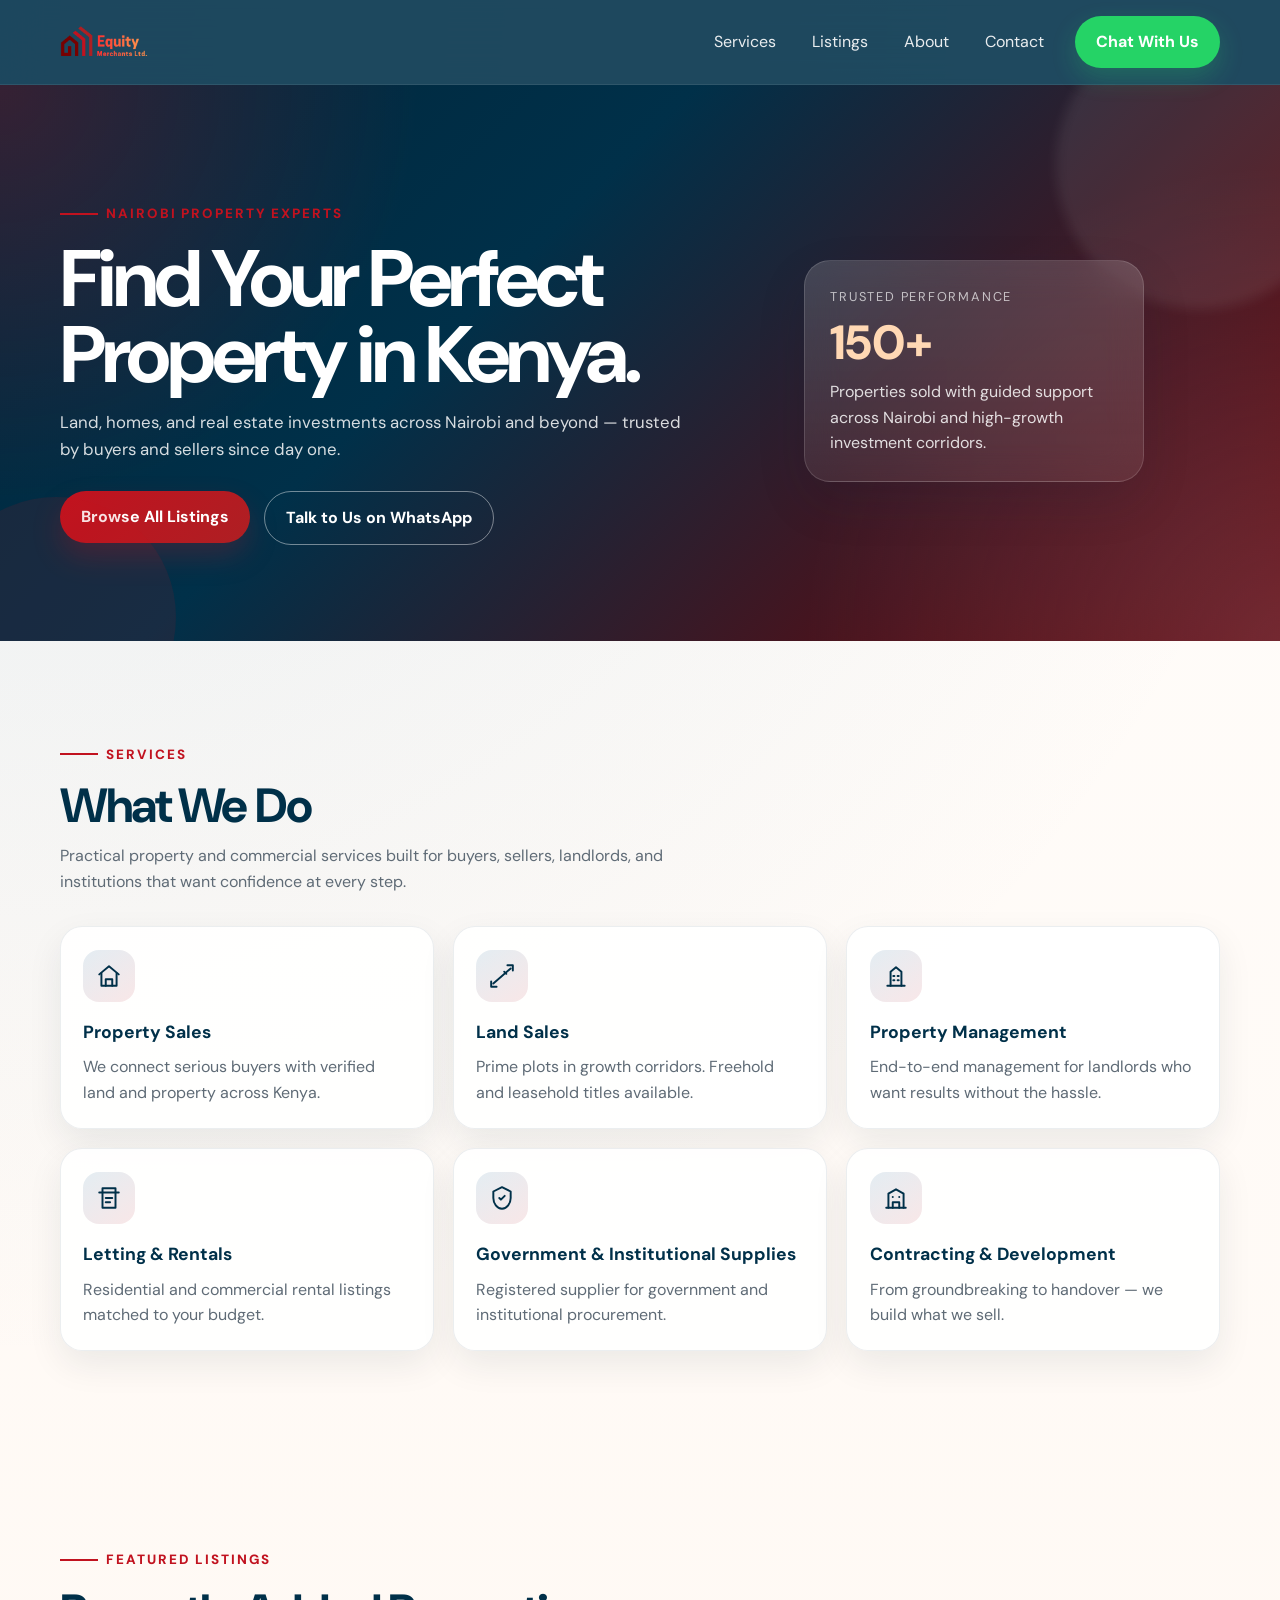
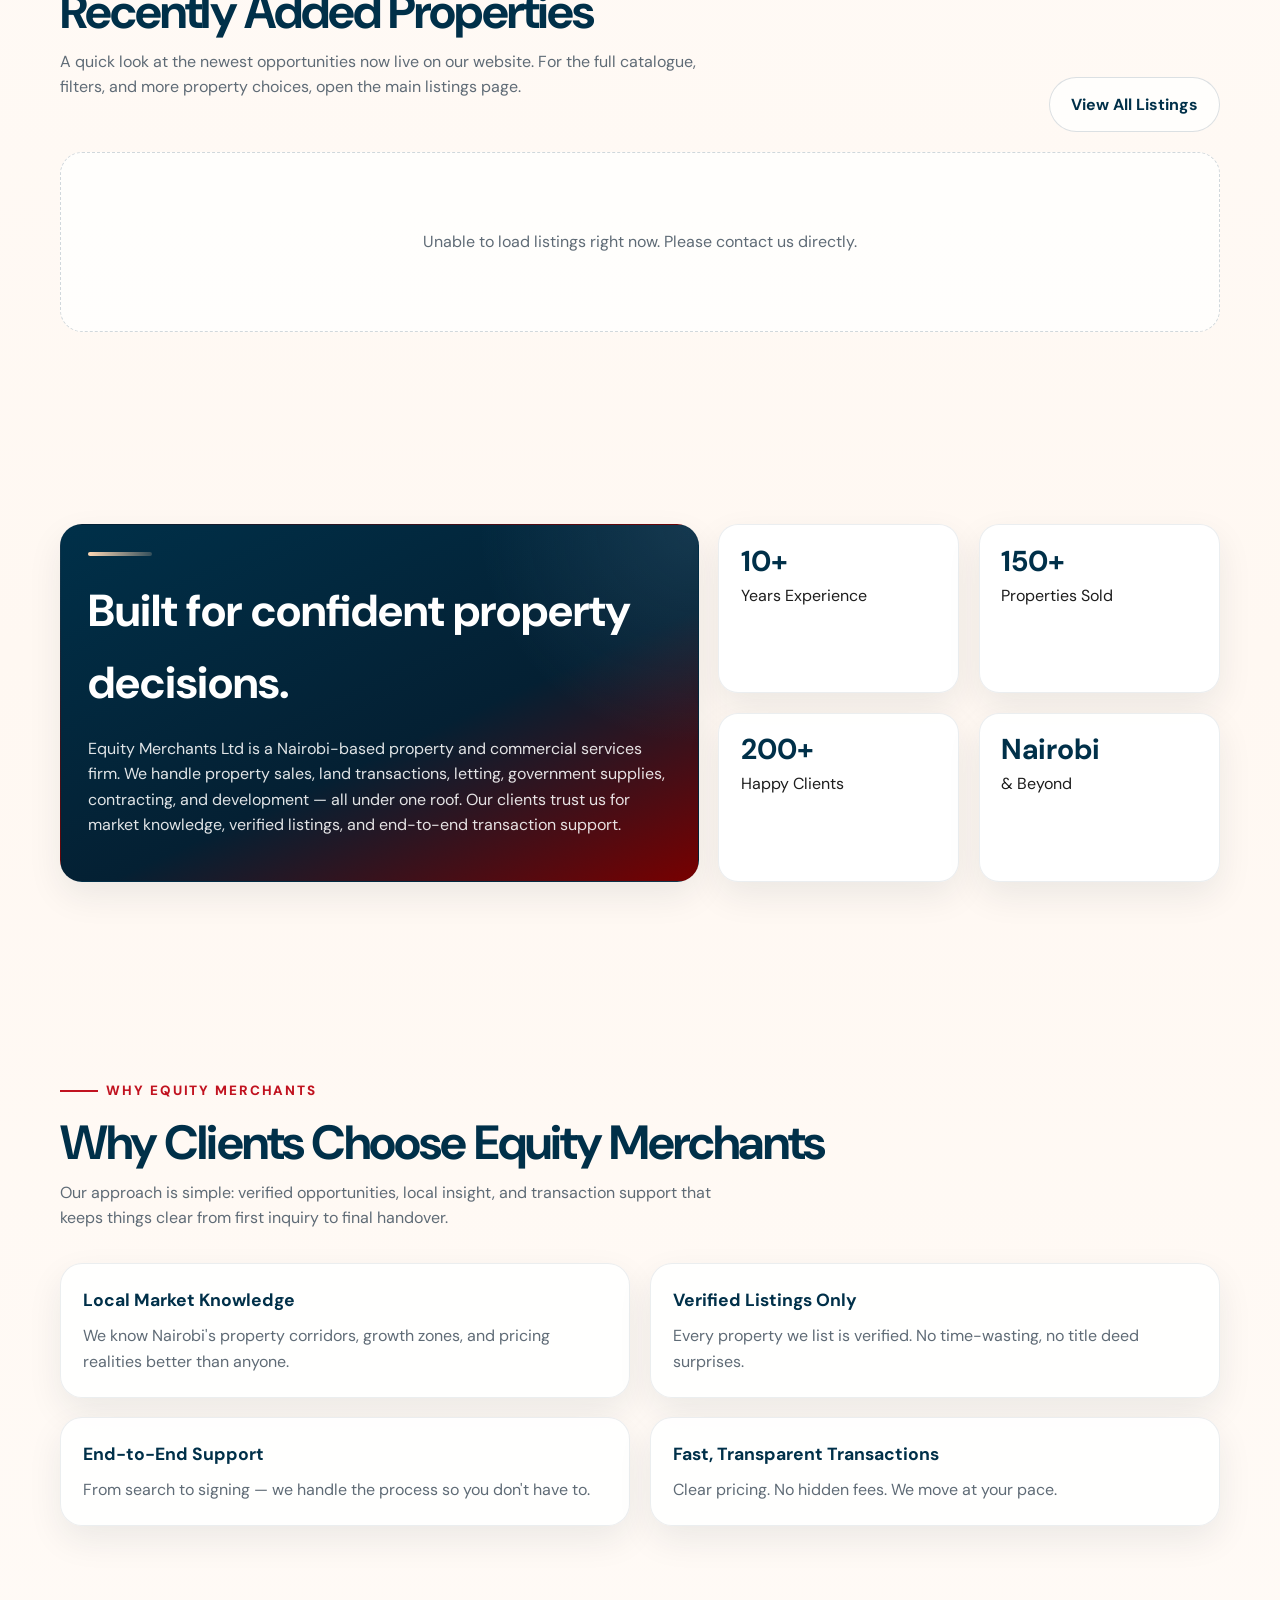
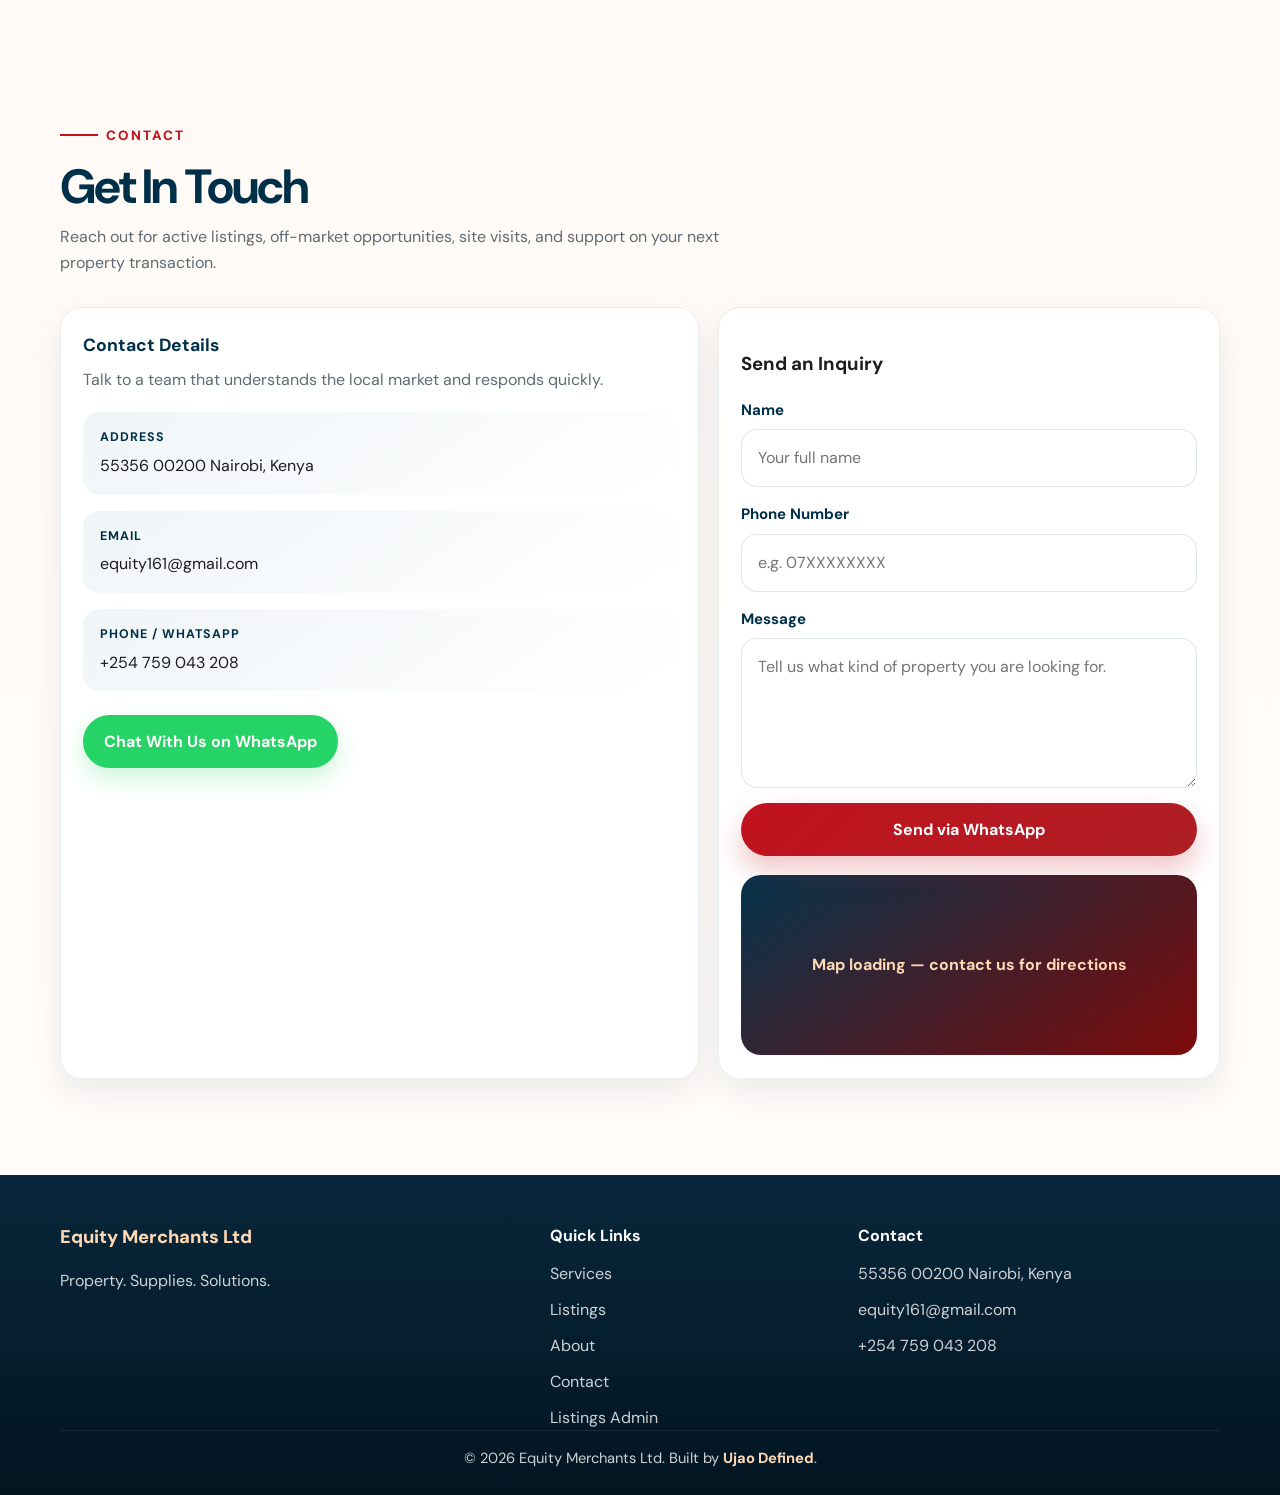
==== index.html @ 9f39031b "`Added loading="lazy" and decoding="async" to img tags`" ====
<!DOCTYPE html>
<html lang="en">
<head>
  <meta charset="UTF-8">
  <meta name="viewport" content="width=device-width, initial-scale=1.0">
  <title>Equity Merchants Ltd | Property & Real Estate in Kenya</title>
  <meta
    name="description"
    content="Equity Merchants Ltd is a Nairobi-based property and real estate company offering land, homes, rentals, development, and trusted transaction support across Kenya."
  >
  <meta
    name="keywords"
    content="Equity Merchants Ltd, Nairobi real estate, Kenya property, land for sale Kenya, homes for sale Nairobi, commercial property Kenya, property management Nairobi"
  >
  <meta name="robots" content="index, follow">
  <meta name="theme-color" content="#003049">
  <meta property="og:type" content="website">
  <meta property="og:title" content="Equity Merchants Ltd | Property & Real Estate in Kenya">
  <meta
    property="og:description"
    content="Explore land, homes, rentals, and real estate investment opportunities in Nairobi and across Kenya with Equity Merchants Ltd."
  >
  <meta property="og:locale" content="en_KE">
  <meta name="twitter:card" content="summary_large_image">
  <meta name="twitter:title" content="Equity Merchants Ltd | Property & Real Estate in Kenya">
  <meta
    name="twitter:description"
    content="Trusted Nairobi-based property and commercial services firm serving buyers, sellers, landlords, and investors across Kenya."
  >
  <link rel="preconnect" href="https://fonts.googleapis.com">
  <link rel="preconnect" href="https://fonts.gstatic.com" crossorigin>
  <link
    href="https://fonts.googleapis.com/css2?family=DM+Sans:wght@400;500;700;800&display=swap"
    rel="stylesheet"
  >
  <link rel="stylesheet" href="styles.css">
  <script type="application/ld+json">
    {
      "@context": "https://schema.org",
      "@type": "RealEstateAgent",
      "name": "Equity Merchants Ltd",
      "description": "Nairobi-based property and commercial services firm offering property sales, land transactions, letting, government supplies, contracting, and development.",
      "address": {
        "@type": "PostalAddress",
        "streetAddress": "55356 00200",
        "addressLocality": "Nairobi",
        "addressCountry": "KE"
      },
      "areaServed": [
        "Nairobi",
        "Kenya"
      ],
      "email": "equity161@gmail.com",
      "telephone": "+254759043208"
    }
  </script>
</head>
<body>
  <header class="site-header">
    <div class="container nav-wrap">
      <a href="#top" class="logo" aria-label="Equity Merchants Ltd home">
        <img class="logo-mark" src="Equity Merchants.png" alt="Equity Merchants Ltd logo">
      </a>

      <div class="nav-actions">
        <nav class="nav-links" id="nav-links" aria-label="Primary navigation">
          <a href="#services">Services</a>
          <a href="listings.html">Listings</a>
          <a href="#about">About</a>
          <a href="#contact">Contact</a>
        </nav>

        <a
          class="btn btn-whatsapp"
          id="nav-whatsapp"
          href="#contact"
          target="_blank"
          rel="noopener noreferrer"
        >
          Chat With Us
        </a>

        <button
          class="hamburger"
          id="menu-toggle"
          type="button"
          aria-label="Toggle menu"
          aria-expanded="false"
          aria-controls="nav-links"
        >
          <span class="hamburger-lines" aria-hidden="true">
            <span></span>
            <span></span>
            <span></span>
          </span>
        </button>
      </div>
    </div>
  </header>

  <main id="top">
    <section class="hero">
      <div class="container hero-grid">
        <div class="hero-copy reveal">
          <span class="eyebrow">Nairobi Property Experts</span>
          <h1>Find Your Perfect Property in Kenya.</h1>
          <p>
            Land, homes, and real estate investments across Nairobi and beyond
            &mdash; trusted by buyers and sellers since day one.
          </p>
          <div class="hero-cta">
            <a class="btn btn-primary" href="listings.html">Browse All Listings</a>
            <a
              class="btn btn-secondary"
              id="hero-whatsapp"
              href="#contact"
              target="_blank"
              rel="noopener noreferrer"
            >
              Talk to Us on WhatsApp
            </a>
          </div>
        </div>

        <div class="hero-panel reveal">
          <div class="floating-card">
            <p class="mini-label">Trusted Performance</p>
            <p class="floating-stat">150+</p>
            <p>Properties sold with guided support across Nairobi and high-growth investment corridors.</p>
          </div>
        </div>
      </div>
    </section>

    <section class="section" id="services">
      <div class="container">
        <div class="reveal">
          <span class="eyebrow">Services</span>
          <h2 class="section-heading">What We Do</h2>
          <p class="section-copy">
            Practical property and commercial services built for buyers, sellers, landlords, and institutions that want confidence at every step.
          </p>
        </div>

        <div class="services-grid">
          <article class="card service-card reveal">
            <div class="service-icon" aria-hidden="true">
              <svg width="26" height="26" viewBox="0 0 24 24" fill="none" stroke="currentColor" stroke-width="1.8" stroke-linecap="round" stroke-linejoin="round">
                <path d="M3 10.5 12 3l9 7.5"></path>
                <path d="M5 9.5V21h14V9.5"></path>
                <path d="M9 21v-6h6v6"></path>
              </svg>
            </div>
            <h3>Property Sales</h3>
            <p>We connect serious buyers with verified land and property across Kenya.</p>
          </article>

          <article class="card service-card reveal">
            <div class="service-icon" aria-hidden="true">
              <svg width="26" height="26" viewBox="0 0 24 24" fill="none" stroke="currentColor" stroke-width="1.8" stroke-linecap="round" stroke-linejoin="round">
                <path d="M4 19 20 5"></path>
                <path d="M7 22H2v-5"></path>
                <path d="M17 2h5v5"></path>
                <path d="M14 8 16 10"></path>
              </svg>
            </div>
            <h3>Land Sales</h3>
            <p>Prime plots in growth corridors. Freehold and leasehold titles available.</p>
          </article>

          <article class="card service-card reveal">
            <div class="service-icon" aria-hidden="true">
              <svg width="26" height="26" viewBox="0 0 24 24" fill="none" stroke="currentColor" stroke-width="1.8" stroke-linecap="round" stroke-linejoin="round">
                <path d="M4 21h16"></path>
                <path d="M7 21V8l5-4 5 4v13"></path>
                <path d="M9.5 12h1"></path>
                <path d="M13.5 12h1"></path>
                <path d="M9.5 16h1"></path>
                <path d="M13.5 16h1"></path>
              </svg>
            </div>
            <h3>Property Management</h3>
            <p>End-to-end management for landlords who want results without the hassle.</p>
          </article>

          <article class="card service-card reveal">
            <div class="service-icon" aria-hidden="true">
              <svg width="26" height="26" viewBox="0 0 24 24" fill="none" stroke="currentColor" stroke-width="1.8" stroke-linecap="round" stroke-linejoin="round">
                <path d="M3 7h18"></path>
                <path d="M6 3h12v18H6z"></path>
                <path d="M9 12h6"></path>
                <path d="M9 16h4"></path>
              </svg>
            </div>
            <h3>Letting &amp; Rentals</h3>
            <p>Residential and commercial rental listings matched to your budget.</p>
          </article>

          <article class="card service-card reveal">
            <div class="service-icon" aria-hidden="true">
              <svg width="26" height="26" viewBox="0 0 24 24" fill="none" stroke="currentColor" stroke-width="1.8" stroke-linecap="round" stroke-linejoin="round">
                <path d="M12 2 4 6v6c0 5 3.4 9.6 8 10 4.6-.4 8-5 8-10V6l-8-4Z"></path>
                <path d="M9.5 12 11 13.5 14.5 10"></path>
              </svg>
            </div>
            <h3>Government &amp; Institutional Supplies</h3>
            <p>Registered supplier for government and institutional procurement.</p>
          </article>

          <article class="card service-card reveal">
            <div class="service-icon" aria-hidden="true">
              <svg width="26" height="26" viewBox="0 0 24 24" fill="none" stroke="currentColor" stroke-width="1.8" stroke-linecap="round" stroke-linejoin="round">
                <path d="M3 21h18"></path>
                <path d="M5 21V8l7-4 7 4v13"></path>
                <path d="M9 21v-5h6v5"></path>
                <path d="M9 11h.01"></path>
                <path d="M15 11h.01"></path>
              </svg>
            </div>
            <h3>Contracting &amp; Development</h3>
            <p>From groundbreaking to handover &mdash; we build what we sell.</p>
          </article>
        </div>
      </div>
    </section>

    <section class="section" id="listings">
      <div class="container">
        <div class="section-head-with-action reveal">
          <div>
            <span class="eyebrow">Featured Listings</span>
            <h2 class="section-heading">Recently Added Properties</h2>
            <p class="section-copy">
              A quick look at the newest opportunities now live on our website. For the full catalogue, filters, and more property choices, open the main listings page.
            </p>
          </div>
          <a class="btn btn-outline" href="listings.html">View All Listings</a>
        </div>

        <div class="listings-shell reveal">
          <div class="listing-state" id="listings-state" hidden></div>
          <div class="listing-grid featured-listing-grid" id="listings-grid" hidden></div>
        </div>
      </div>
    </section>

    <section class="section" id="about">
      <div class="container about-grid">
        <div class="about-copy card reveal">
          <div class="about-accent"></div>
          <h2>Built for confident property decisions.</h2>
          <p>
            Equity Merchants Ltd is a Nairobi-based property and commercial services firm. We handle property sales, land transactions, letting, government supplies, contracting, and development &mdash; all under one roof. Our clients trust us for market knowledge, verified listings, and end-to-end transaction support.
          </p>
        </div>

        <div class="stats-grid">
          <div class="stat-card reveal">
            <strong>10+</strong>
            <span>Years Experience</span>
          </div>
          <div class="stat-card reveal">
            <strong>150+</strong>
            <span>Properties Sold</span>
          </div>
          <div class="stat-card reveal">
            <strong>200+</strong>
            <span>Happy Clients</span>
          </div>
          <div class="stat-card reveal">
            <strong>Nairobi</strong>
            <span>&amp; Beyond</span>
          </div>
        </div>
      </div>
    </section>

    <section class="section" id="why-choose-us">
      <div class="container">
        <div class="reveal">
          <span class="eyebrow">Why Equity Merchants</span>
          <h2 class="section-heading">Why Clients Choose Equity Merchants</h2>
          <p class="section-copy">
            Our approach is simple: verified opportunities, local insight, and transaction support that keeps things clear from first inquiry to final handover.
          </p>
        </div>

        <div class="why-grid">
          <article class="card why-card reveal">
            <h3>Local Market Knowledge</h3>
            <p>We know Nairobi's property corridors, growth zones, and pricing realities better than anyone.</p>
          </article>
          <article class="card why-card reveal">
            <h3>Verified Listings Only</h3>
            <p>Every property we list is verified. No time-wasting, no title deed surprises.</p>
          </article>
          <article class="card why-card reveal">
            <h3>End-to-End Support</h3>
            <p>From search to signing &mdash; we handle the process so you don't have to.</p>
          </article>
          <article class="card why-card reveal">
            <h3>Fast, Transparent Transactions</h3>
            <p>Clear pricing. No hidden fees. We move at your pace.</p>
          </article>
        </div>
      </div>
    </section>

    <section class="section" id="contact">
      <div class="container">
        <div class="reveal">
          <span class="eyebrow">Contact</span>
          <h2 class="section-heading">Get In Touch</h2>
          <p class="section-copy">
            Reach out for active listings, off-market opportunities, site visits, and support on your next property transaction.
          </p>
        </div>

        <div class="contact-grid">
          <div class="card contact-card reveal">
            <h3>Contact Details</h3>
            <p>Talk to a team that understands the local market and responds quickly.</p>
            <div class="contact-list">
              <div class="contact-item">
                <span>Address</span>
                55356 00200 Nairobi, Kenya
              </div>
              <div class="contact-item">
                <span>Email</span>
                <a href="mailto:equity161@gmail.com">equity161@gmail.com</a>
              </div>
              <div class="contact-item">
                <span>Phone / WhatsApp</span>
                <a id="contact-phone" href="#contact" target="_blank" rel="noopener noreferrer">+254 759 043 208</a>
              </div>
            </div>
            <a
              class="btn btn-whatsapp"
              id="contact-whatsapp"
              href="#contact"
              target="_blank"
              rel="noopener noreferrer"
            >
              Chat With Us on WhatsApp
            </a>
          </div>

          <div class="card contact-form-wrap reveal">
            <h3>Send an Inquiry</h3>
            <form class="contact-form" id="contact-form">
              <div class="field">
                <label for="name">Name</label>
                <input id="name" name="name" type="text" placeholder="Your full name" required>
              </div>

              <div class="field">
                <label for="phone">Phone Number</label>
                <input id="phone" name="phone" type="tel" placeholder="e.g. 07XXXXXXXX" required>
              </div>

              <div class="field">
                <label for="message">Message</label>
                <textarea id="message" name="message" placeholder="Tell us what kind of property you are looking for." required></textarea>
              </div>

              <button class="btn btn-primary" type="submit">Send via WhatsApp</button>
            </form>

            <div class="map-placeholder">
              Map loading &mdash; contact us for directions
            </div>
          </div>
        </div>
      </div>
    </section>
  </main>

  <footer class="site-footer">
    <div class="container footer-grid">
      <div>
        <div class="footer-brand">Equity Merchants Ltd</div>
        <p>Property. Supplies. Solutions.</p>
      </div>

      <div>
        <h3 class="footer-title">Quick Links</h3>
        <div class="footer-links">
          <a href="#services">Services</a>
          <a href="listings.html">Listings</a>
          <a href="#about">About</a>
          <a href="#contact">Contact</a>
          <a href="admin.html">Listings Admin</a>
        </div>
      </div>

      <div>
        <h3 class="footer-title">Contact</h3>
        <div class="footer-contact">
          <span>55356 00200 Nairobi, Kenya</span>
          <a href="mailto:equity161@gmail.com">equity161@gmail.com</a>
          <a id="footer-phone" href="#contact" target="_blank" rel="noopener noreferrer">+254 759 043 208</a>
        </div>
      </div>
    </div>

    <div class="container footer-bottom">
      &copy; 2026 Equity Merchants Ltd. Built by
      <a href="https://ujao-defined.com" target="_blank" rel="noopener noreferrer">Ujao Defined</a>.
    </div>
  </footer>

  <div class="listing-modal" id="listing-modal" hidden>
    <div class="listing-modal-panel">
      <div class="modal-gallery">
        <div class="modal-gallery-main">
          <img id="modal-image" alt="" hidden>
          <div class="modal-gallery-placeholder" id="modal-placeholder">Property preview</div>
          <div class="modal-gallery-controls">
            <button class="modal-nav" id="modal-prev" type="button" aria-label="Previous photo">&#8249;</button>
            <button class="modal-nav" id="modal-next" type="button" aria-label="Next photo">&#8250;</button>
          </div>
        </div>
        <div class="modal-thumbs" id="modal-thumbs"></div>
      </div>

      <div class="modal-content">
        <button class="modal-close" id="modal-close" type="button" aria-label="Close listing modal">&#10005;</button>
        <div class="modal-header">
          <h3 id="modal-title">Property name</h3>
          <div class="modal-meta">
            <span class="badge badge-house" id="modal-badge">House</span>
            <span class="modal-location" id="modal-location">Location</span>
          </div>
        </div>
        <div class="modal-price" id="modal-price">KES 0</div>
        <p class="modal-description" id="modal-description"></p>
        <p class="listing-meta" id="modal-details"></p>
        <div class="modal-actions">
          <a class="btn btn-whatsapp" id="modal-whatsapp" href="#" target="_blank" rel="noopener noreferrer">Inquire on WhatsApp</a>
          <button class="btn btn-outline" id="modal-close-secondary" type="button">Continue Browsing</button>
        </div>
      </div>
    </div>
  </div>

  <script src="script.js" defer></script>
</body>
</html>
---- styles.css ----
:root {
  --oxblood: #780000;
  --crimson: #c1121f;
  --brick: #ae1f23;
  --navy: #003049;
  --sky: #669bbc;
  --cream: #fdf7f2;
  --white: #ffffff;
  --charcoal: #1d1d1d;
  --muted: #5f6b76;
  --line: rgba(0, 48, 73, 0.12);
  --surface: #fffaf5;
  --success: #25d366;
  --land: #2f8f63;
  --shadow: 0 20px 50px rgba(0, 36, 54, 0.12);
  --shadow-soft: 0 14px 35px rgba(0, 36, 54, 0.08);
  --radius: 22px;
  --container: 1160px;
  --transition: 220ms ease;
}

* {
  box-sizing: border-box;
}

html {
  scroll-behavior: smooth;
  overflow-x: clip;
}

body {
  margin: 0;
  font-family: "DM Sans", sans-serif;
  color: var(--charcoal);
  background:
    radial-gradient(circle at top left, rgba(102, 155, 188, 0.16), transparent 28%),
    linear-gradient(180deg, #fffdfb 0%, #fff8f2 48%, #fffdfb 100%);
  line-height: 1.6;
  -webkit-font-smoothing: antialiased;
  text-rendering: optimizeLegibility;
  overflow-x: hidden;
}

body.modal-open {
  overflow: hidden;
}

img {
  display: block;
  width: 100%;
}

a {
  color: inherit;
  text-decoration: none;
}

button,
input,
textarea,
select {
  font: inherit;
}

button {
  cursor: pointer;
  border: 0;
  background: none;
}

.container {
  width: min(calc(100% - 2rem), var(--container));
  margin: 0 auto;
}

.section {
  padding: 4.5rem 0;
}

.section-heading {
  margin: 0 0 0.75rem;
  font-size: clamp(2rem, 4vw, 3rem);
  line-height: 1.04;
  color: var(--navy);
  letter-spacing: -0.04em;
}

.section-copy {
  margin: 0 0 2rem;
  max-width: 42rem;
  color: var(--muted);
  font-size: 1rem;
}

.eyebrow,
.admin-kicker {
  display: inline-flex;
  align-items: center;
  gap: 0.5rem;
  margin-bottom: 1rem;
  color: var(--crimson);
  font-size: 0.84rem;
  font-weight: 800;
  letter-spacing: 0.14em;
  text-transform: uppercase;
}

.admin-kicker {
  color: #ffd8b4;
}

.eyebrow::before,
.admin-kicker::before {
  content: "";
  width: 2.4rem;
  height: 2px;
  background: currentColor;
}

.section-head-with-action {
  display: grid;
  gap: 1rem;
  align-items: end;
  margin-bottom: 1.25rem;
}

.site-header {
  position: sticky;
  top: 0;
  z-index: 1000;
  background: rgba(0, 48, 73, 0.88);
  backdrop-filter: blur(18px);
  border-bottom: 1px solid rgba(255, 255, 255, 0.08);
}

.nav-wrap {
  display: flex;
  align-items: center;
  justify-content: space-between;
  gap: 1rem;
  min-height: 84px;
  min-width: 0;
}

.logo {
  display: inline-flex;
  align-items: center;
  min-width: 0;
}

.logo-mark {
  width: 88px;
  height: 58px;
  object-fit: contain;
  flex-shrink: 0;
}

.nav-actions {
  display: flex;
  align-items: center;
  gap: 1rem;
  min-width: 0;
  flex-shrink: 0;
}

.nav-links {
  position: fixed;
  inset: 84px 0 auto 0;
  display: grid;
  gap: 0.25rem;
  padding: 1rem;
  background: linear-gradient(180deg, #003049 0%, #0d405e 100%);
  border-bottom: 1px solid rgba(255, 255, 255, 0.08);
  transform: scaleY(0);
  transform-origin: top;
  opacity: 0;
  visibility: hidden;
  transition: transform var(--transition), opacity var(--transition), visibility var(--transition);
}

.nav-links.is-open {
  transform: scaleY(1);
  opacity: 1;
  visibility: visible;
}

.nav-links a {
  color: rgba(255, 255, 255, 0.9);
  padding: 0.8rem 0.9rem;
  border-radius: 12px;
  transition: background var(--transition), color var(--transition);
}

.nav-links a:hover,
.nav-links a:focus-visible {
  background: rgba(255, 255, 255, 0.08);
  color: var(--white);
  outline: none;
}

.hamburger {
  width: 46px;
  height: 46px;
  display: inline-grid;
  place-items: center;
  border: 1px solid rgba(255, 255, 255, 0.14);
  border-radius: 14px;
  color: var(--white);
}

.hamburger-lines {
  position: relative;
  width: 20px;
  height: 14px;
}

.hamburger-lines span {
  position: absolute;
  left: 0;
  width: 100%;
  height: 2px;
  border-radius: 999px;
  background: currentColor;
  transition: transform var(--transition), opacity var(--transition), top var(--transition);
}

.hamburger-lines span:nth-child(1) { top: 0; }
.hamburger-lines span:nth-child(2) { top: 6px; }
.hamburger-lines span:nth-child(3) { top: 12px; }

.hamburger.is-active .hamburger-lines span:nth-child(1) {
  top: 6px;
  transform: rotate(45deg);
}

.hamburger.is-active .hamburger-lines span:nth-child(2) {
  opacity: 0;
}

.hamburger.is-active .hamburger-lines span:nth-child(3) {
  top: 6px;
  transform: rotate(-45deg);
}

.btn {
  display: inline-flex;
  align-items: center;
  justify-content: center;
  gap: 0.55rem;
  min-height: 3rem;
  max-width: 100%;
  padding: 0.85rem 1.3rem;
  border-radius: 999px;
  font-weight: 700;
  text-align: center;
  white-space: normal;
  transition: transform var(--transition), background var(--transition), color var(--transition), border-color var(--transition), box-shadow var(--transition);
}

.btn:hover,
.btn:focus-visible {
  transform: translateY(-2px);
  outline: none;
}

.btn-primary {
  background: linear-gradient(135deg, var(--crimson), var(--brick));
  color: var(--white);
  box-shadow: 0 14px 28px rgba(193, 18, 31, 0.25);
}

.btn-secondary {
  border: 1px solid rgba(255, 255, 255, 0.44);
  color: var(--white);
  background: transparent;
}

.btn-whatsapp {
  background: var(--success);
  color: var(--white);
  box-shadow: 0 10px 24px rgba(37, 211, 102, 0.24);
}

.btn-outline {
  border: 1px solid rgba(0, 48, 73, 0.14);
  color: var(--navy);
  background: rgba(255, 255, 255, 0.72);
}

.hero,
.admin-hero,
.listings-page-hero {
  position: relative;
  overflow: hidden;
  background:
    radial-gradient(circle at top left, rgba(193, 18, 31, 0.28), transparent 30%),
    radial-gradient(circle at bottom right, rgba(102, 155, 188, 0.26), transparent 34%),
    linear-gradient(135deg, #00263b 0%, #003049 38%, #780000 100%);
  color: var(--white);
}

.hero {
  padding: 5rem 0 4rem;
}

.admin-hero,
.listings-page-hero {
  padding: 5rem 0 2.5rem;
}

.hero::before,
.hero::after {
  content: "";
  position: absolute;
  border-radius: 50%;
  pointer-events: none;
}

.hero::before {
  width: 18rem;
  height: 18rem;
  top: -4rem;
  right: -4rem;
  background: rgba(255, 255, 255, 0.08);
  filter: blur(6px);
}

.hero::after {
  width: 15rem;
  height: 15rem;
  bottom: -6rem;
  left: -4rem;
  background: rgba(193, 18, 31, 0.12);
}

.hero-grid {
  position: relative;
  display: grid;
  gap: 2.5rem;
  align-items: center;
  min-width: 0;
}

.hero-copy h1 {
  margin: 0 0 1rem;
  font-size: clamp(2.7rem, 8vw, 5rem);
  line-height: 0.95;
  letter-spacing: -0.05em;
}

.hero-copy p,
.admin-hero .section-copy,
.listings-page-hero .section-copy {
  margin: 0;
  max-width: 42rem;
  font-size: 1.05rem;
  color: rgba(255, 255, 255, 0.84);
}

.listings-page-hero .section-heading,
.admin-hero .section-heading {
  color: var(--white);
}

.listings-page-hero .eyebrow,
.listings-page-hero .section-copy {
  color: rgba(255, 255, 255, 0.86);
}

.hero-cta {
  display: flex;
  flex-direction: column;
  align-items: flex-start;
  gap: 0.9rem;
  margin-top: 1.75rem;
}

.hero-panel {
  position: relative;
  min-height: 260px;
  display: grid;
  place-items: center;
}

.floating-card {
  width: min(100%, 340px);
  padding: 1.6rem;
  border-radius: 26px;
  background: linear-gradient(180deg, rgba(255, 255, 255, 0.16), rgba(255, 255, 255, 0.08));
  border: 1px solid rgba(255, 255, 255, 0.14);
  box-shadow: var(--shadow);
  backdrop-filter: blur(18px);
  animation: floatCard 5.5s ease-in-out infinite;
}

.floating-card .mini-label {
  margin: 0 0 0.75rem;
  color: rgba(255, 255, 255, 0.68);
  font-size: 0.8rem;
  text-transform: uppercase;
  letter-spacing: 0.14em;
}

.floating-stat {
  margin: 0;
  font-size: clamp(2.3rem, 6vw, 3rem);
  color: #ffd8b4;
  font-weight: 800;
  line-height: 1;
}

.floating-card p:last-child {
  margin: 0.75rem 0 0;
  color: rgba(255, 255, 255, 0.84);
}

@keyframes floatCard {
  0%, 100% { transform: translateY(0); }
  50% { transform: translateY(-12px); }
}

.services-grid,
.why-grid,
.stats-grid,
.listing-grid,
.contact-grid,
.about-grid,
.footer-grid,
.admin-grid,
.admin-steps {
  display: grid;
  gap: 1.2rem;
}

.services-grid > *,
.why-grid > *,
.stats-grid > *,
.listing-grid > *,
.contact-grid > *,
.about-grid > *,
.footer-grid > *,
.admin-grid > *,
.admin-steps > * {
  min-width: 0;
}

.card {
  background: rgba(255, 255, 255, 0.9);
  border: 1px solid rgba(0, 48, 73, 0.08);
  border-radius: var(--radius);
  box-shadow: var(--shadow-soft);
}

.service-card,
.why-card,
.contact-card,
.contact-form-wrap,
.admin-card,
.admin-step,
.listings-sidebar {
  padding: 1.4rem;
}

.service-card,
.why-card {
  height: 100%;
}

.service-icon {
  width: 3.25rem;
  height: 3.25rem;
  display: inline-grid;
  place-items: center;
  margin-bottom: 1rem;
  border-radius: 16px;
  background: linear-gradient(145deg, rgba(102, 155, 188, 0.18), rgba(193, 18, 31, 0.1));
  color: var(--navy);
}

.service-card h3,
.why-card h3,
.listing-content h3,
.contact-card h3,
.admin-card h3,
.admin-step h3,
.filter-head h2,
.toolbar-title {
  margin: 0 0 0.55rem;
  color: var(--navy);
  font-size: 1.1rem;
}

.service-card p,
.why-card p,
.contact-card p,
.listing-meta,
.listing-copy,
.listing-state,
.admin-card p,
.admin-step p,
.toolbar-copy {
  margin: 0;
  color: var(--muted);
}

.listings-shell {
  position: relative;
  min-height: 0;
}

.listing-grid {
  grid-template-columns: 1fr;
  align-items: start;
}

.featured-listing-grid {
  grid-template-columns: 1fr;
}

.listing-page-grid {
  grid-template-columns: 1fr;
}

.listing-card {
  overflow: hidden;
  display: flex;
  flex-direction: column;
  cursor: pointer;
  content-visibility: auto;
  contain-intrinsic-size: 320px;
  transition: transform var(--transition), box-shadow var(--transition), border-color var(--transition);
}

.listing-card:hover,
.listing-card:focus-within {
  transform: translateY(-4px);
  border-color: rgba(193, 18, 31, 0.18);
  box-shadow: var(--shadow);
}

.listing-image,
.listing-placeholder {
  position: relative;
  aspect-ratio: 16 / 10;
  background: #d8dfec;
}

.listing-image img {
  height: 100%;
  object-fit: cover;
}

.listing-image::after {
  content: "View gallery";
  position: absolute;
  right: 0.8rem;
  bottom: 0.8rem;
  padding: 0.45rem 0.75rem;
  border-radius: 999px;
  background: rgba(0, 48, 73, 0.82);
  color: var(--white);
  font-size: 0.76rem;
  font-weight: 700;
}

.listing-placeholder {
  display: grid;
  place-items: center;
  padding: 1rem;
  text-align: center;
  background: linear-gradient(135deg, var(--navy), var(--oxblood));
  color: #ffd8b4;
  font-weight: 700;
  font-size: 1rem;
}

.listing-content {
  display: flex;
  flex: 1;
  flex-direction: column;
  gap: 0.75rem;
  padding: 1rem;
}

.listing-top {
  display: flex;
  flex-wrap: wrap;
  align-items: center;
  justify-content: space-between;
  gap: 0.75rem;
}

.listing-actions {
  display: grid;
  gap: 0.65rem;
  margin-top: auto;
}

.badge {
  display: inline-flex;
  align-items: center;
  padding: 0.35rem 0.7rem;
  border-radius: 999px;
  font-size: 0.74rem;
  font-weight: 700;
}

.badge-land {
  background: rgba(47, 143, 99, 0.14);
  color: var(--land);
}

.badge-house {
  background: rgba(0, 48, 73, 0.1);
  color: var(--navy);
}

.badge-commercial {
  background: rgba(193, 18, 31, 0.12);
  color: var(--brick);
}

.listing-price {
  font-size: 1.05rem;
  font-weight: 800;
  color: var(--navy);
}

.listing-copy {
  display: -webkit-box;
  -webkit-line-clamp: 2;
  -webkit-box-orient: vertical;
  overflow: hidden;
  min-height: 3.1em;
}

.listing-content .btn,
.listing-content .btn-outline {
  width: 100%;
}

.listing-state {
  display: grid;
  place-items: center;
  text-align: center;
  min-height: 180px;
  padding: 2rem 1rem;
  border: 1px dashed rgba(0, 48, 73, 0.18);
  border-radius: var(--radius);
  background: rgba(255, 255, 255, 0.75);
}

.listing-state[hidden],
.listing-grid[hidden],
.listing-modal[hidden],
.pagination[hidden] {
  display: none !important;
}

.about-copy {
  padding: 1.7rem;
  background:
    radial-gradient(circle at top right, rgba(102, 155, 188, 0.18), transparent 30%),
    linear-gradient(155deg, var(--navy), #042033 58%, var(--oxblood) 100%);
  color: rgba(255, 255, 255, 0.88);
}

.about-copy h2 {
  margin: 0 0 1rem;
  color: var(--white);
  font-size: clamp(1.9rem, 4vw, 2.8rem);
}

.about-accent {
  width: 4rem;
  height: 4px;
  border-radius: 999px;
  background: linear-gradient(90deg, #ffd8b4, rgba(255, 216, 180, 0.2));
  margin-bottom: 1.25rem;
}

.stat-card {
  padding: 1.35rem;
  background: rgba(255, 255, 255, 0.94);
  border: 1px solid rgba(0, 48, 73, 0.08);
  border-radius: 20px;
  box-shadow: var(--shadow-soft);
}

.stat-card strong {
  display: block;
  color: var(--navy);
  font-size: 1.8rem;
  line-height: 1;
  margin-bottom: 0.45rem;
}

.contact-list,
.admin-link-stack,
.filter-form {
  display: grid;
  gap: 1rem;
}

.contact-list {
  margin: 1.2rem 0 1.5rem;
}

.contact-item,
.admin-note {
  padding: 1rem 1.05rem;
  border-radius: 16px;
  background: linear-gradient(145deg, rgba(102, 155, 188, 0.1), rgba(255, 255, 255, 0.9));
}

.contact-item span {
  display: block;
  color: var(--navy);
  font-size: 0.78rem;
  font-weight: 700;
  text-transform: uppercase;
  letter-spacing: 0.08em;
  margin-bottom: 0.3rem;
}

.contact-form {
  display: grid;
  gap: 0.95rem;
}

.field {
  display: grid;
  gap: 0.45rem;
}

.field label,
.sort-label {
  color: var(--navy);
  font-weight: 700;
  font-size: 0.94rem;
}

.field input,
.field textarea,
.field select,
.toolbar-select {
  width: 100%;
  border: 1px solid rgba(0, 48, 73, 0.12);
  border-radius: 16px;
  padding: 0.95rem 1rem;
  background: var(--white);
  color: var(--charcoal);
  transition: border-color var(--transition), box-shadow var(--transition);
}

.field input:focus,
.field textarea:focus,
.field select:focus,
.toolbar-select:focus {
  border-color: var(--sky);
  box-shadow: 0 0 0 4px rgba(102, 155, 188, 0.12);
  outline: none;
}

.field textarea {
  min-height: 150px;
  resize: vertical;
}

.map-placeholder {
  margin-top: 1.2rem;
  min-height: 180px;
  display: grid;
  place-items: center;
  text-align: center;
  padding: 1.5rem;
  border-radius: 20px;
  background: linear-gradient(145deg, rgba(0, 48, 73, 0.98), rgba(120, 0, 0, 0.96));
  color: #ffd8b4;
  font-weight: 700;
}

.listings-layout {
  display: grid;
  gap: 1.25rem;
  align-items: start;
}

.listings-sidebar {
  position: sticky;
  top: 104px;
}

.filter-head,
.listings-toolbar {
  display: grid;
  gap: 0.75rem;
}

.filter-reset {
  justify-self: start;
}

.toolbar-actions {
  display: grid;
  gap: 0.5rem;
}

.pagination {
  display: grid;
  grid-template-columns: auto 1fr auto;
  gap: 0.75rem;
  align-items: center;
  margin-top: 1.5rem;
}

.pagination-pages {
  display: flex;
  flex-wrap: wrap;
  gap: 0.5rem;
  justify-content: center;
}

.pagination-page {
  min-width: 2.8rem;
  min-height: 2.8rem;
  padding: 0.65rem 0.85rem;
  border-radius: 999px;
  border: 1px solid rgba(0, 48, 73, 0.12);
  background: rgba(255, 255, 255, 0.8);
  color: var(--navy);
  font-weight: 700;
}

.pagination-page.is-active {
  background: linear-gradient(135deg, var(--crimson), var(--brick));
  border-color: transparent;
  color: var(--white);
}

.site-footer {
  background: linear-gradient(180deg, #08273b 0%, #031521 100%);
  color: rgba(255, 255, 255, 0.8);
  padding-top: 3rem;
}

.footer-brand {
  color: #ffd8b4;
  font-size: 1.15rem;
  font-weight: 800;
}

.footer-title {
  margin: 0 0 0.8rem;
  color: var(--white);
  font-size: 1rem;
}

.footer-links,
.footer-contact {
  display: grid;
  gap: 0.65rem;
}

.footer-bottom {
  border-top: 1px solid rgba(255, 255, 255, 0.08);
  padding: 1rem 0 1.5rem;
  font-size: 0.92rem;
  text-align: center;
}

.footer-bottom a {
  color: #ffd8b4;
  font-weight: 700;
}

.reveal {
  opacity: 0;
  transform: translateY(24px);
  transition: opacity 650ms ease, transform 650ms ease;
}

.reveal.is-visible {
  opacity: 1;
  transform: translateY(0);
}

.listing-modal {
  position: fixed;
  inset: 0;
  z-index: 1200;
  display: grid;
  place-items: center;
  padding: 1rem;
  background: rgba(3, 21, 33, 0.78);
  backdrop-filter: blur(14px);
}

.listing-modal-panel {
  width: min(100%, 1080px);
  max-height: min(92vh, 900px);
  display: grid;
  grid-template-columns: minmax(0, 1.1fr);
  background: #fffdfa;
  border-radius: 28px;
  overflow: hidden;
  box-shadow: 0 28px 80px rgba(0, 0, 0, 0.3);
}

.modal-gallery {
  position: relative;
  display: grid;
  background: linear-gradient(180deg, #052a41, #0a3754);
}

.modal-gallery-main {
  position: relative;
  aspect-ratio: 16 / 11;
  overflow: hidden;
  touch-action: pan-y;
  user-select: none;
}

.modal-gallery-main img,
.modal-gallery-placeholder {
  width: 100%;
  height: 100%;
  object-fit: cover;
}

.modal-gallery-placeholder {
  display: grid;
  place-items: center;
  padding: 1rem;
  color: #ffd8b4;
  text-align: center;
  font-weight: 700;
}

.modal-gallery-controls {
  position: absolute;
  inset: 0;
  display: flex;
  align-items: center;
  justify-content: space-between;
  padding: 0 0.75rem;
  pointer-events: none;
}

.modal-nav {
  width: 2.75rem;
  height: 2.75rem;
  display: inline-grid;
  place-items: center;
  border-radius: 50%;
  background: rgba(255, 255, 255, 0.14);
  color: var(--white);
  backdrop-filter: blur(10px);
  pointer-events: auto;
}

.modal-nav[disabled] {
  opacity: 0.45;
  cursor: default;
}

.modal-thumbs {
  display: flex;
  gap: 0.6rem;
  overflow-x: auto;
  padding: 0.9rem 1rem 1rem;
  scrollbar-width: thin;
}

.modal-thumb {
  flex: 0 0 78px;
  height: 62px;
  border-radius: 14px;
  overflow: hidden;
  border: 2px solid transparent;
  background: rgba(255, 255, 255, 0.16);
}

.modal-thumb.is-active {
  border-color: #ffd8b4;
}

.modal-thumb img {
  width: 100%;
  height: 100%;
  object-fit: cover;
}

.modal-content {
  position: relative;
  display: grid;
  gap: 1rem;
  padding: 1.35rem;
}

.modal-close {
  position: absolute;
  top: 0.9rem;
  right: 0.9rem;
  width: 2.5rem;
  height: 2.5rem;
  display: inline-grid;
  place-items: center;
  border-radius: 50%;
  background: rgba(0, 48, 73, 0.08);
  color: var(--navy);
}

.modal-header {
  padding-right: 3rem;
}

.modal-header h3 {
  margin: 0 0 0.35rem;
  color: var(--navy);
  font-size: clamp(1.6rem, 3vw, 2rem);
}

.modal-meta {
  display: flex;
  flex-wrap: wrap;
  gap: 0.75rem;
  align-items: center;
}

.modal-location {
  color: var(--muted);
  font-weight: 500;
}

.modal-price {
  color: var(--oxblood);
  font-size: 1.15rem;
  font-weight: 800;
}

.modal-description {
  color: var(--muted);
}

.modal-actions {
  display: grid;
  gap: 0.75rem;
}

.admin-note {
  color: var(--navy);
  font-weight: 500;
}

@media (max-width: 767px) {
  .container {
    width: min(calc(100% - 1.25rem), var(--container));
  }

  .logo-mark {
    width: 74px;
    height: 48px;
  }

  .nav-actions .btn-whatsapp {
    display: none;
  }

  .hero-copy h1 {
    max-width: 12ch;
  }

  .hero-cta .btn,
  .contact-form .btn,
  .contact-card .btn,
  .modal-actions .btn {
    width: 100%;
  }

  .listing-modal-panel {
    max-height: 94vh;
    overflow-y: auto;
  }

  .pagination {
    grid-template-columns: 1fr;
  }
}

@media (min-width: 640px) {
  .hero-cta {
    flex-direction: row;
    flex-wrap: wrap;
  }

  .services-grid,
  .stats-grid,
  .listing-grid,
  .contact-grid,
  .about-grid,
  .footer-grid,
  .why-grid,
  .admin-grid,
  .admin-steps {
    grid-template-columns: repeat(2, minmax(0, 1fr));
  }

  .featured-listing-grid,
  .listing-page-grid {
    grid-template-columns: repeat(2, minmax(0, 1fr));
    gap: 1rem;
  }
}

@media (min-width: 768px) {
  .section {
    padding: 6rem 0;
  }

  .section-head-with-action,
  .listings-toolbar,
  .filter-head {
    grid-template-columns: 1fr auto;
  }

  .hamburger {
    display: none;
  }

  .nav-links {
    position: static;
    inset: auto;
    display: flex;
    align-items: center;
    gap: 0.35rem;
    padding: 0;
    background: transparent;
    border: 0;
    transform: none;
    opacity: 1;
    visibility: visible;
  }

  .nav-links a {
    padding: 0.65rem 0.95rem;
  }

  .hero {
    padding: 7rem 0 6rem;
  }

  .hero-grid,
  .about-grid,
  .contact-grid,
  .admin-grid {
    grid-template-columns: minmax(0, 1.12fr) minmax(280px, 0.88fr);
  }

  .why-grid {
    grid-template-columns: repeat(2, minmax(0, 1fr));
  }

  .listings-layout {
    grid-template-columns: 300px minmax(0, 1fr);
  }

  .listing-modal-panel {
    grid-template-columns: minmax(0, 1.08fr) minmax(320px, 0.92fr);
  }
}

@media (min-width: 980px) {
  .services-grid {
    grid-template-columns: repeat(3, minmax(0, 1fr));
  }

  .featured-listing-grid {
    grid-template-columns: repeat(4, minmax(0, 1fr));
  }

  .listing-page-grid {
    grid-template-columns: repeat(3, minmax(0, 1fr));
  }

  .footer-grid {
    grid-template-columns: 1.3fr 0.8fr 1fr;
  }
}

@media (prefers-reduced-motion: reduce) {
  html {
    scroll-behavior: auto;
  }

  *,
  *::before,
  *::after {
    animation: none !important;
    transition: none !important;
  }
}
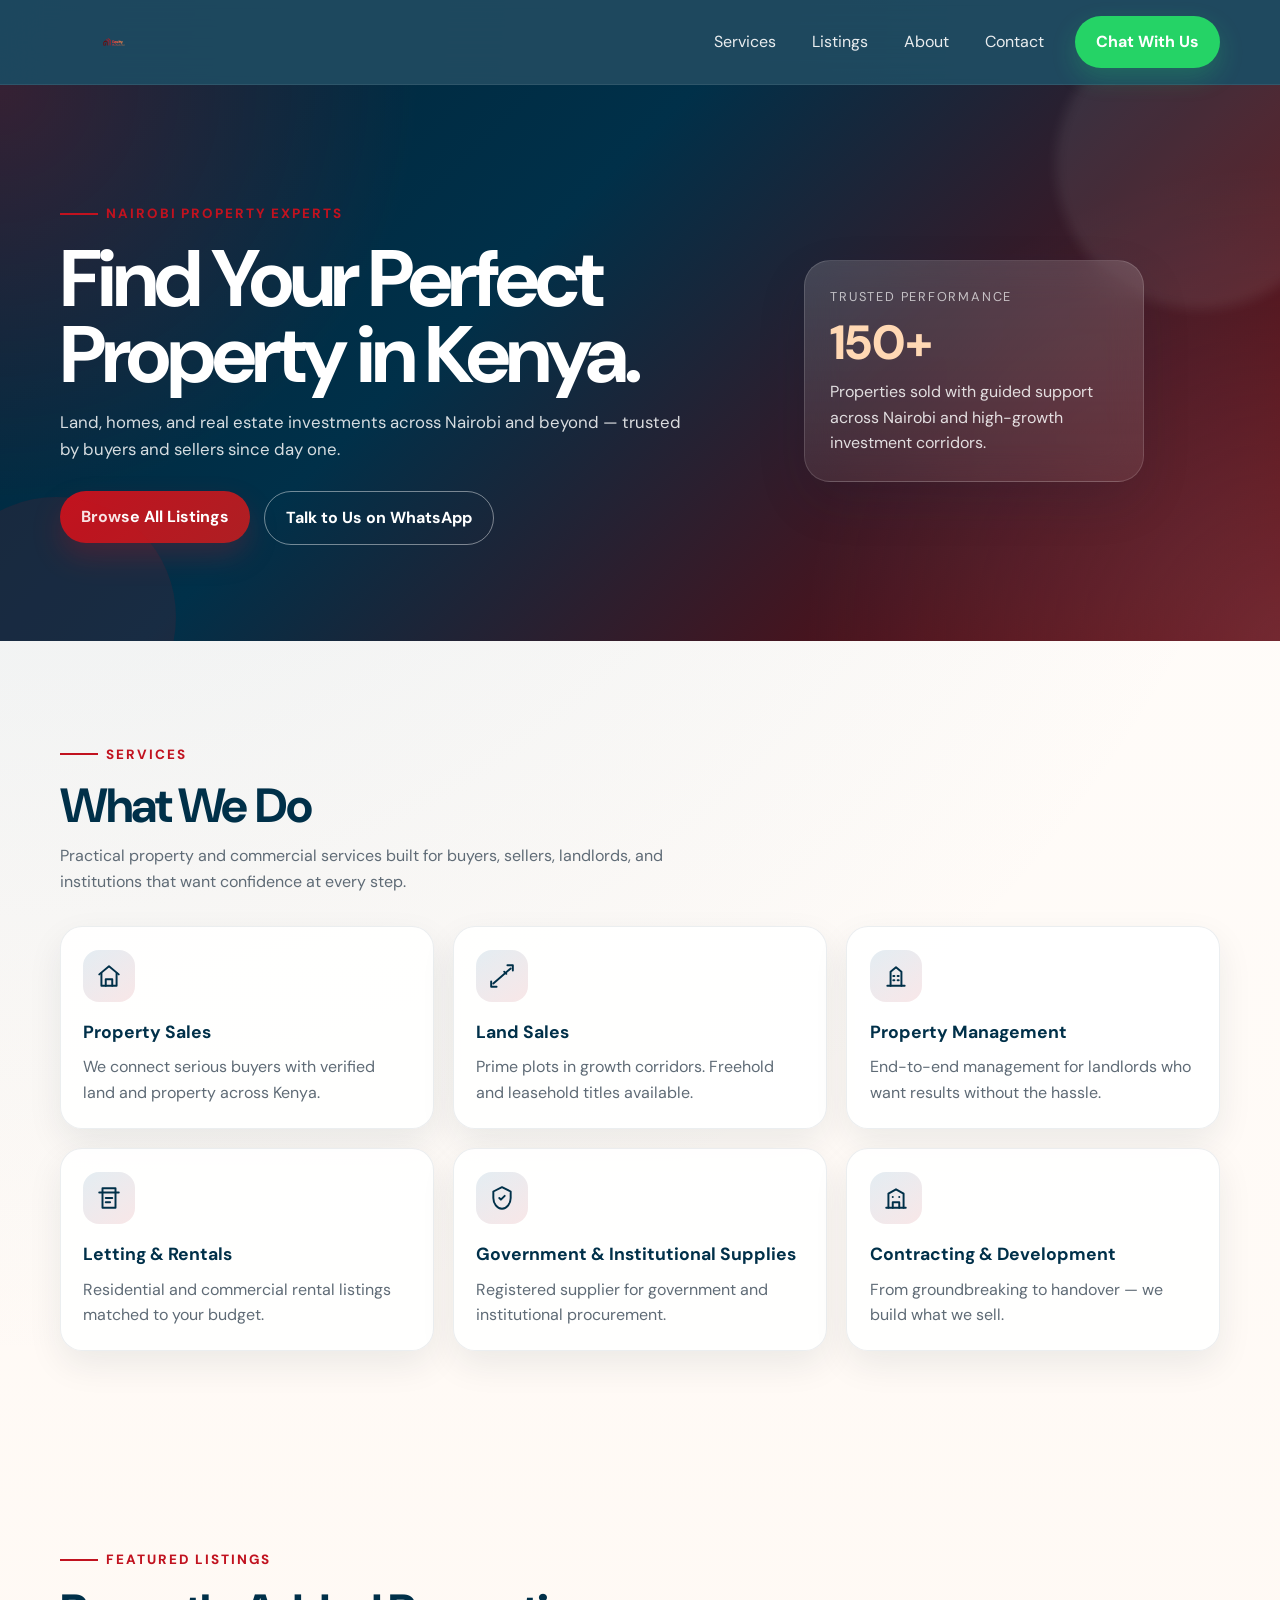
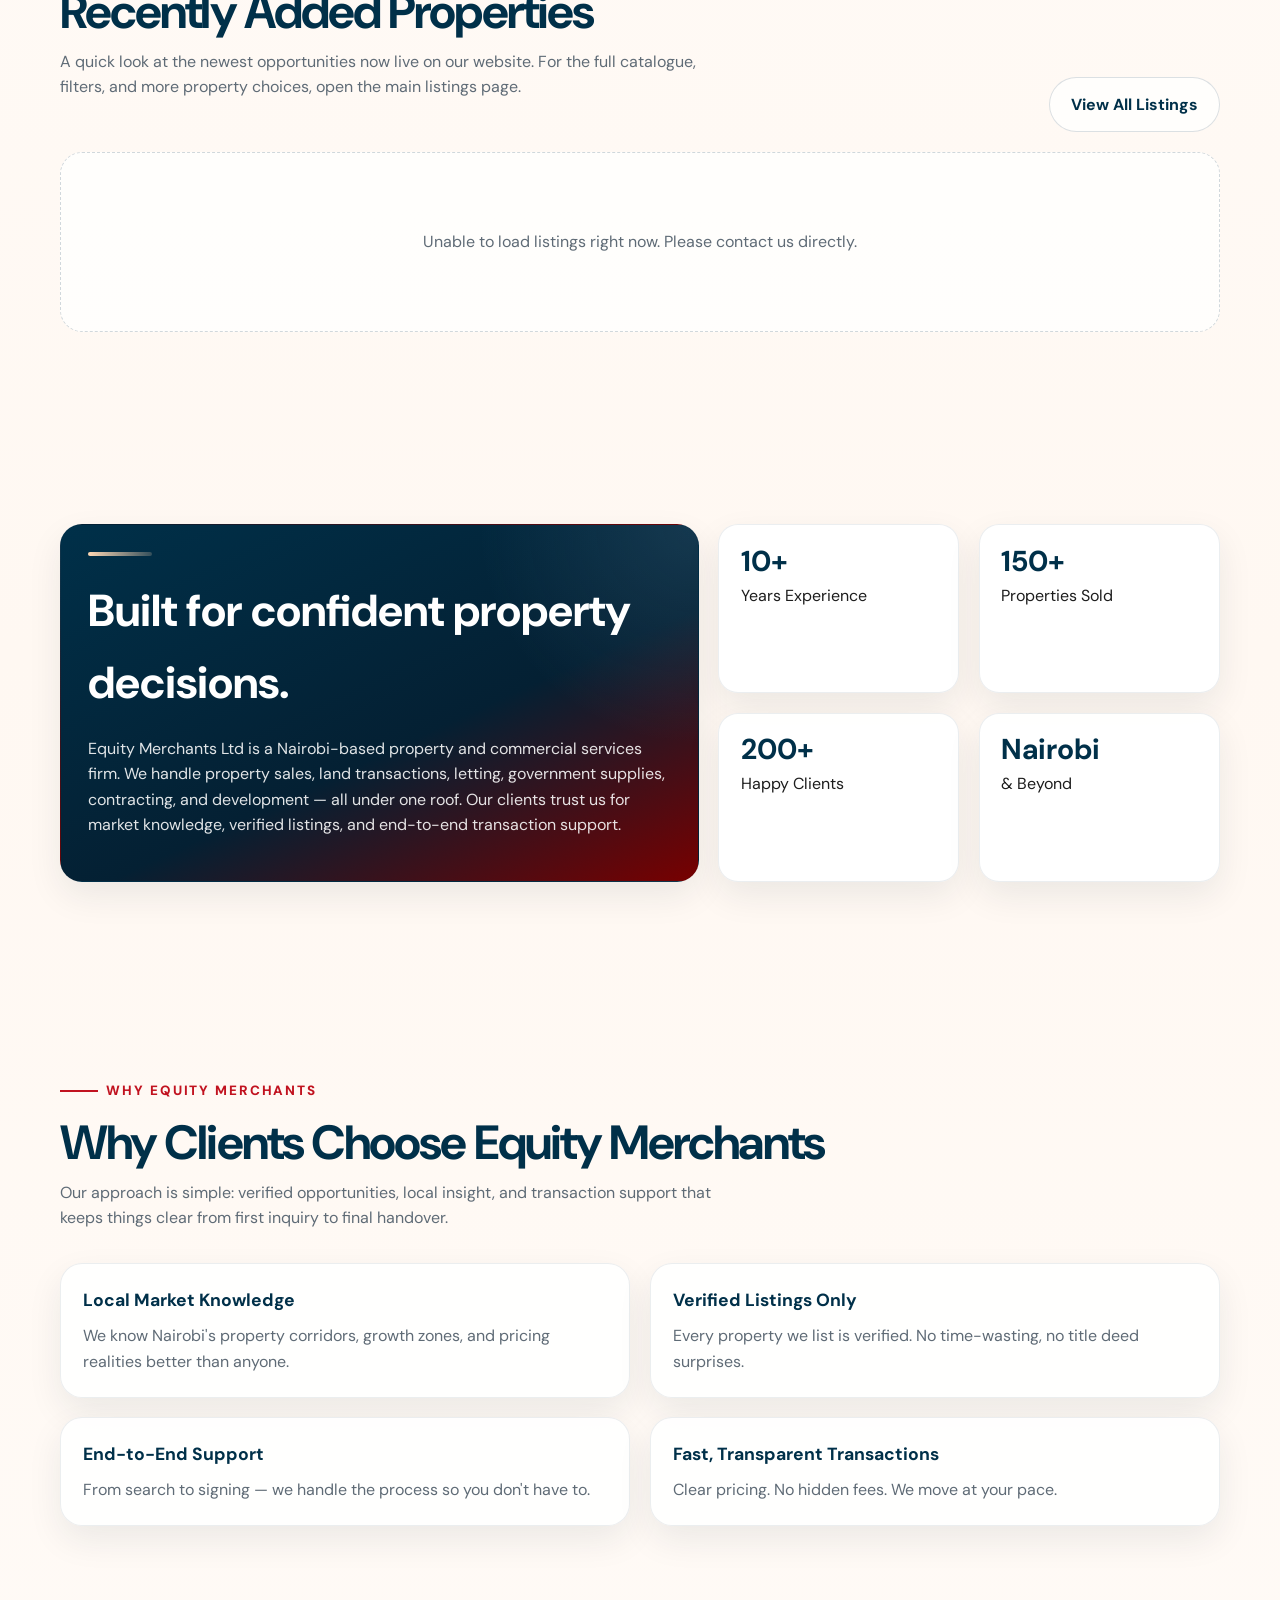
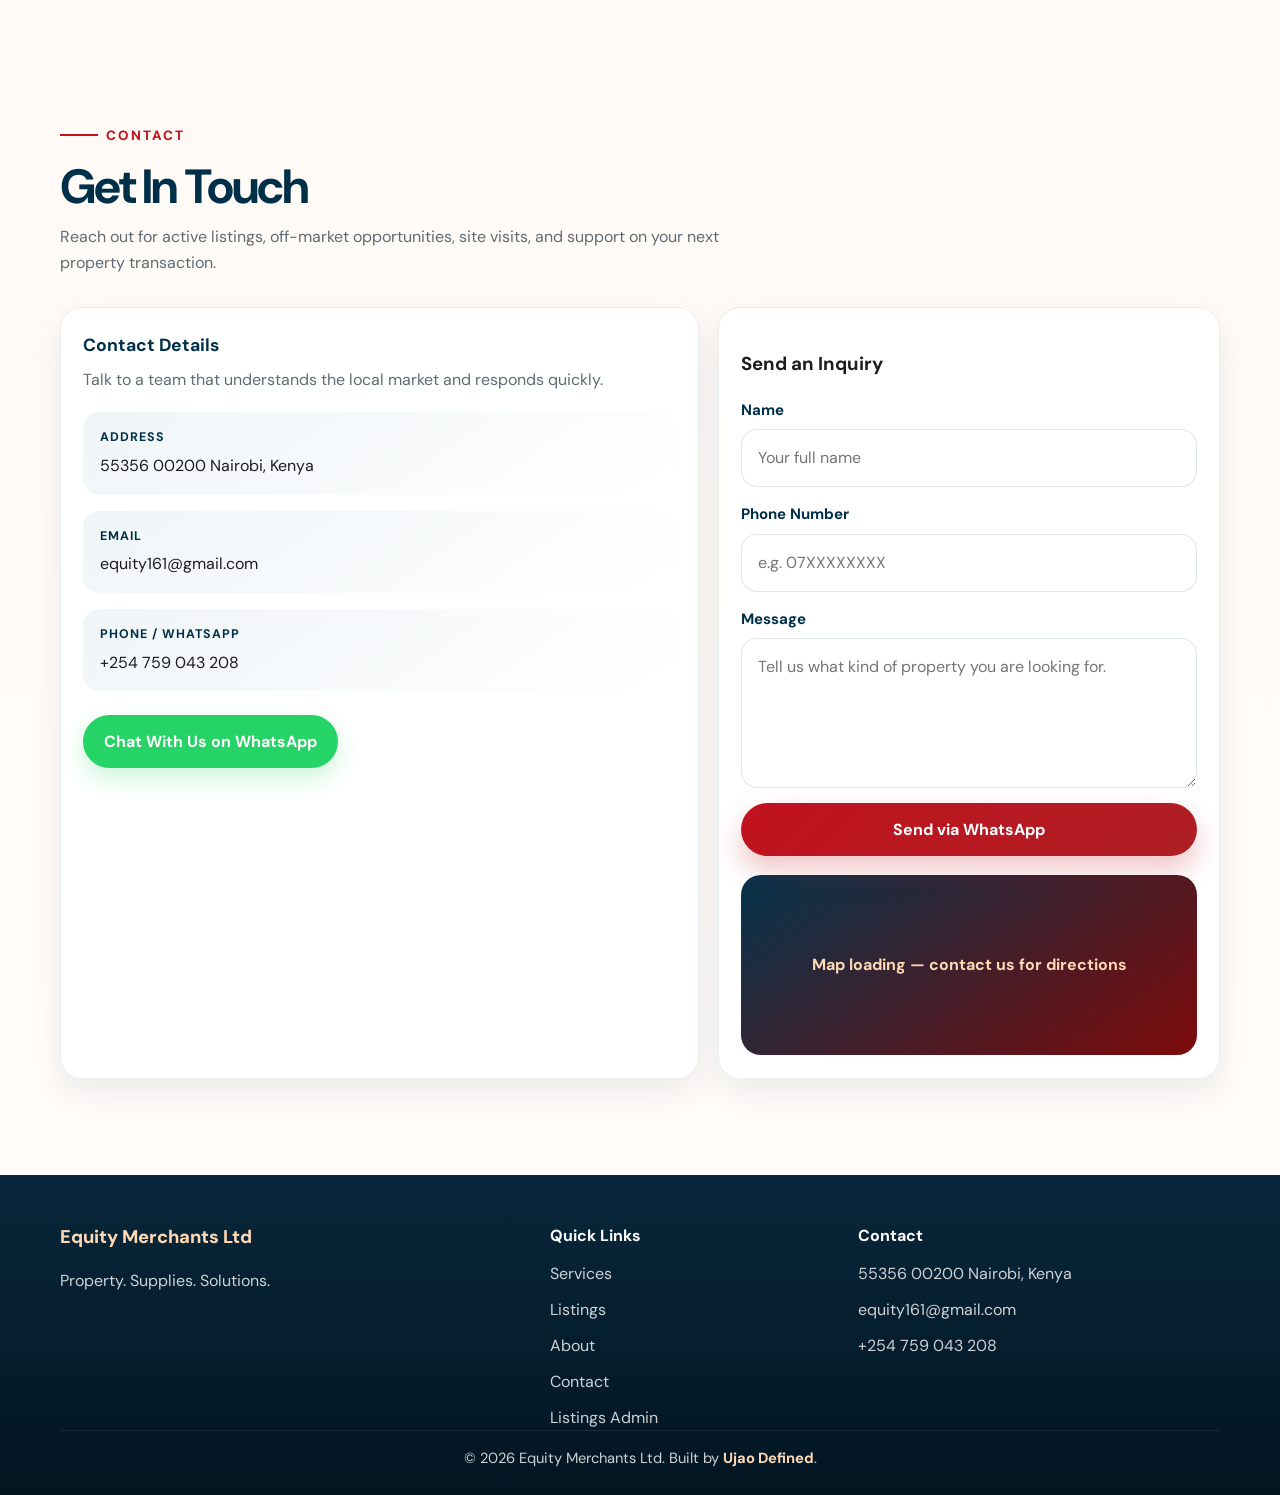
==== commit 60c5e1a8: "`Updated index.html and styles.css files with minor changes`" ====
--- a/index.html
+++ b/index.html
@@ -237,7 +237,7 @@
           <a class="btn btn-outline" href="listings.html">View All Listings</a>
         </div>
 
-        <div class="listings-shell reveal">
+        <div class="listings-shell">
           <div class="listing-state" id="listings-state" hidden></div>
           <div class="listing-grid featured-listing-grid" id="listings-grid" hidden></div>
         </div>
--- a/styles.css
+++ b/styles.css
@@ -149,8 +149,8 @@
 }
 
 .logo-mark {
-  width: 88px;
-  height: 58px;
+  width: 108px;
+  height: 8px;
   object-fit: contain;
   flex-shrink: 0;
 }
@@ -526,8 +526,6 @@
   display: flex;
   flex-direction: column;
   cursor: pointer;
-  content-visibility: auto;
-  contain-intrinsic-size: 320px;
   transition: transform var(--transition), box-shadow var(--transition), border-color var(--transition);
 }
 
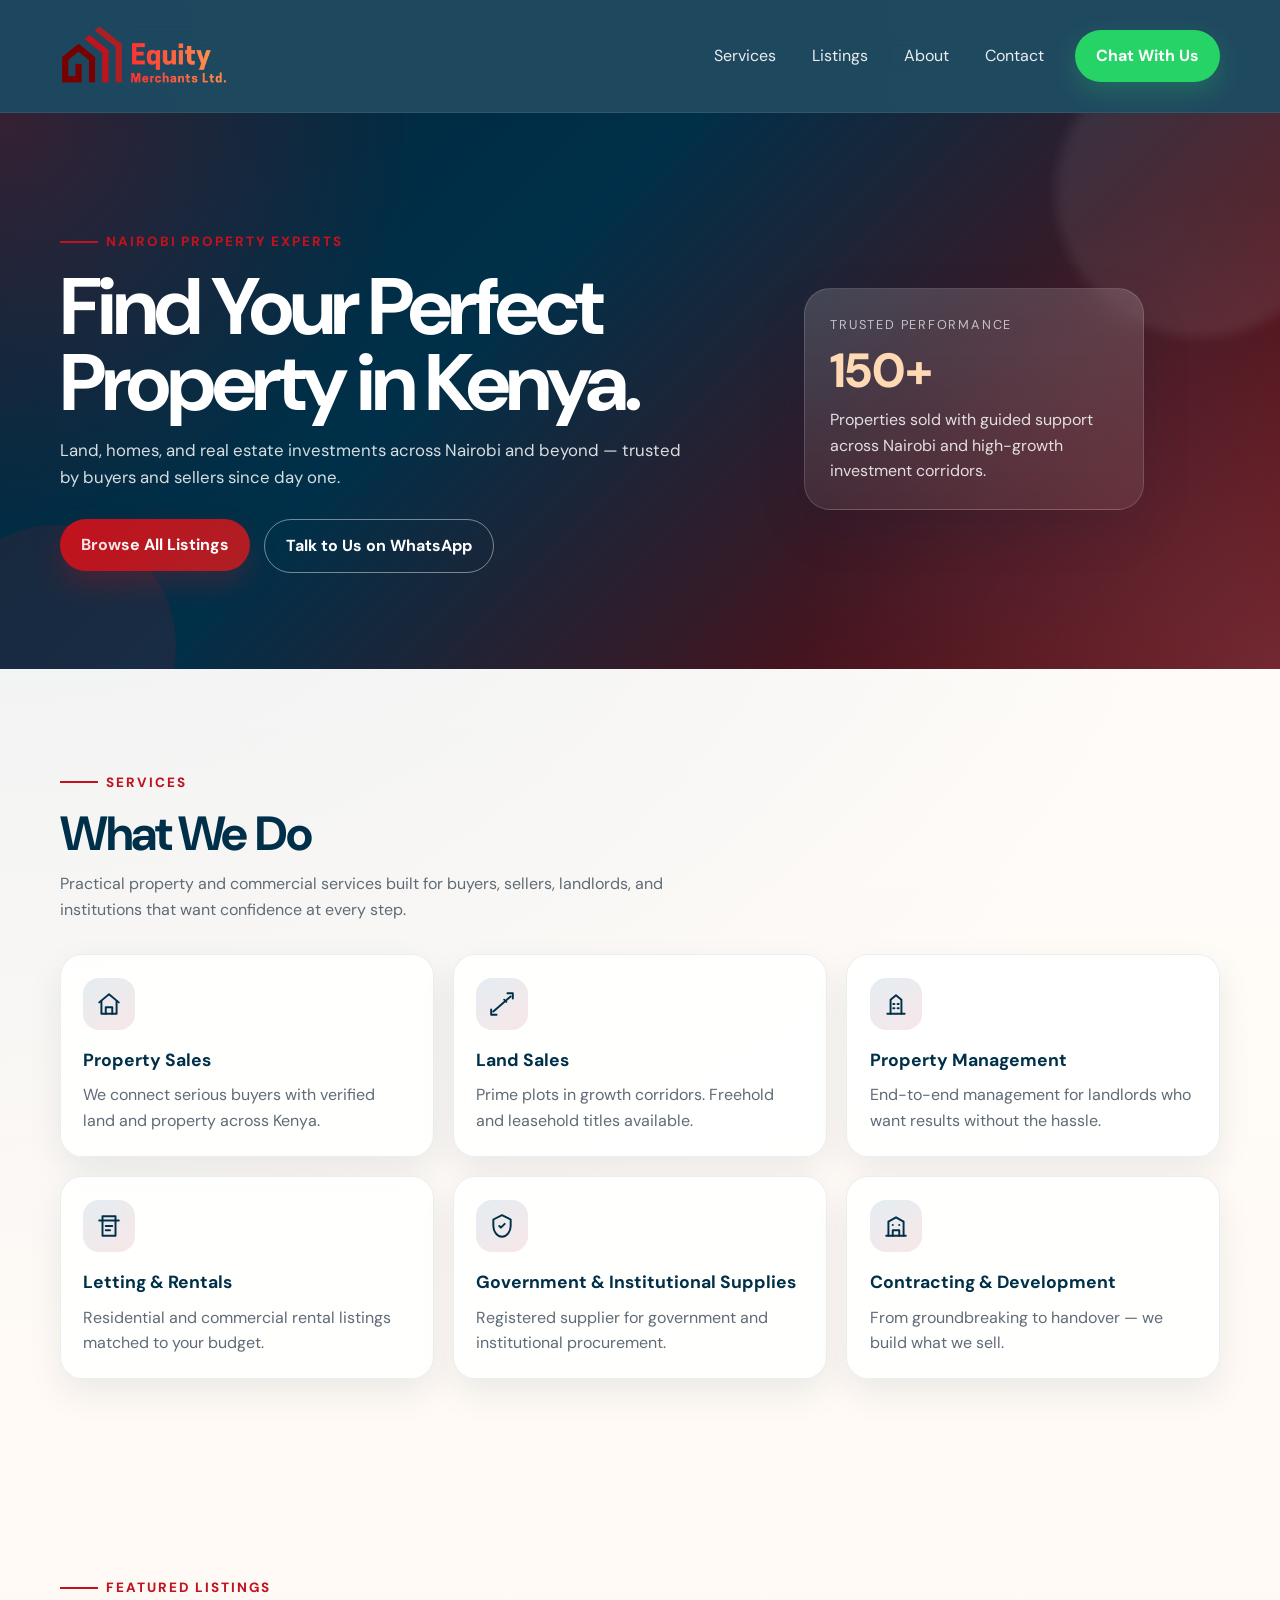
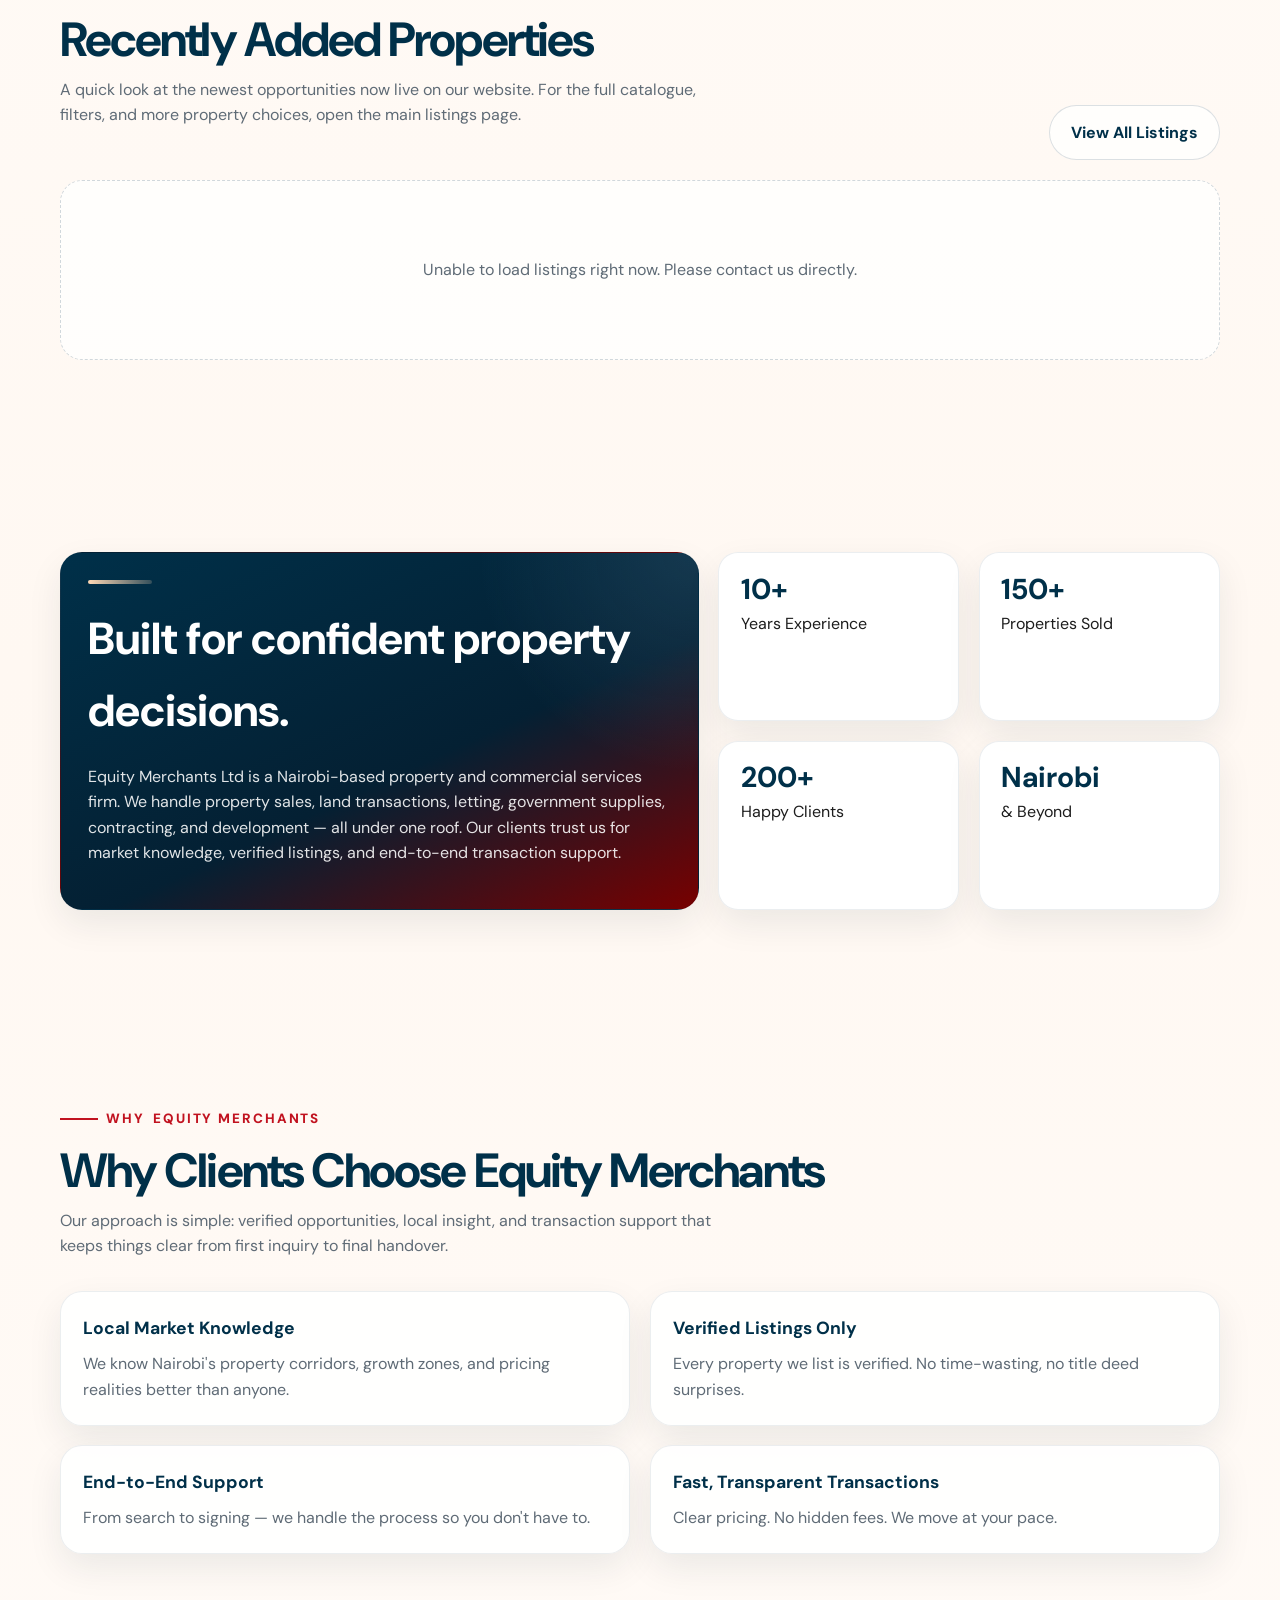
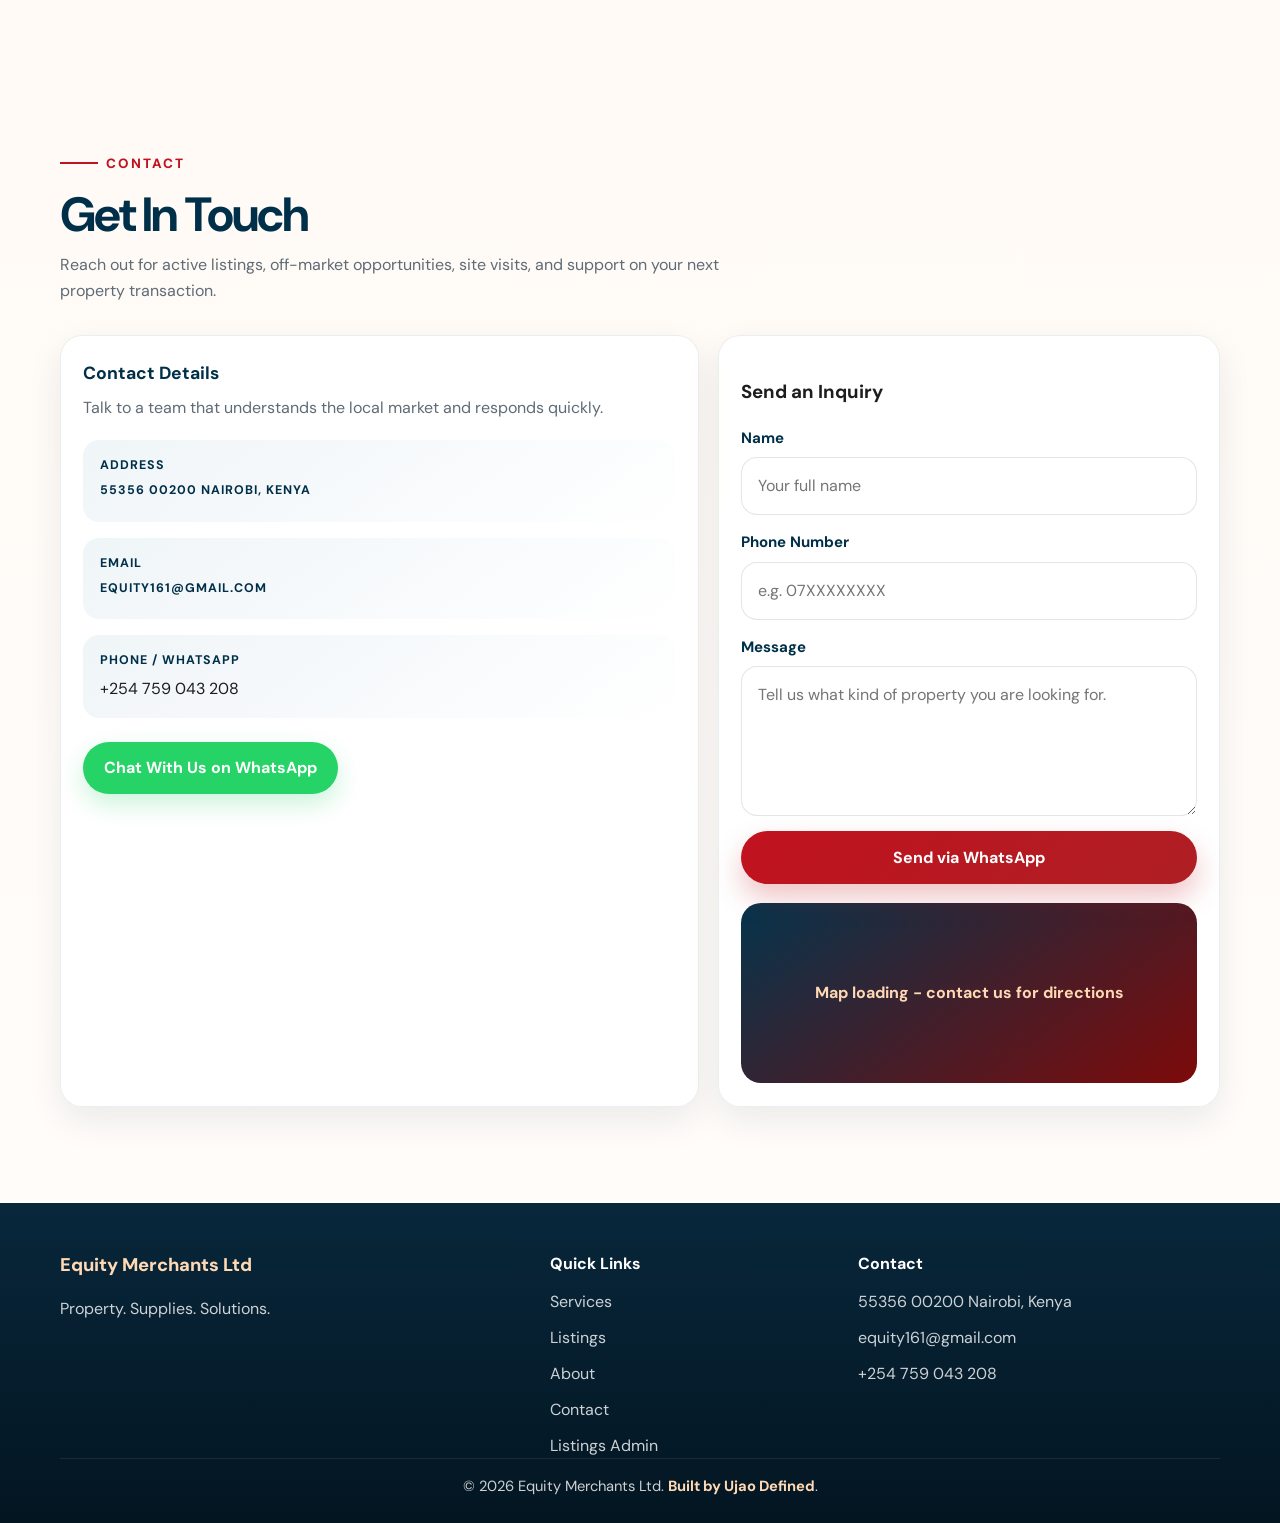
==== commit 621ff532: "feat: enhance branding and metadata in HTML and config files" ====
--- a/index.html
+++ b/index.html
@@ -6,25 +6,29 @@
   <title>Equity Merchants Ltd | Property & Real Estate in Kenya</title>
   <meta
     name="description"
+    data-brand-description
     content="Equity Merchants Ltd is a Nairobi-based property and real estate company offering land, homes, rentals, development, and trusted transaction support across Kenya."
   >
   <meta
     name="keywords"
+    data-brand-keywords
     content="Equity Merchants Ltd, Nairobi real estate, Kenya property, land for sale Kenya, homes for sale Nairobi, commercial property Kenya, property management Nairobi"
   >
   <meta name="robots" content="index, follow">
   <meta name="theme-color" content="#003049">
   <meta property="og:type" content="website">
-  <meta property="og:title" content="Equity Merchants Ltd | Property & Real Estate in Kenya">
+  <meta property="og:title" data-brand-page-title content="Equity Merchants Ltd | Property & Real Estate in Kenya">
   <meta
     property="og:description"
+    data-brand-description
     content="Explore land, homes, rentals, and real estate investment opportunities in Nairobi and across Kenya with Equity Merchants Ltd."
   >
   <meta property="og:locale" content="en_KE">
   <meta name="twitter:card" content="summary_large_image">
-  <meta name="twitter:title" content="Equity Merchants Ltd | Property & Real Estate in Kenya">
+  <meta name="twitter:title" data-brand-page-title content="Equity Merchants Ltd | Property & Real Estate in Kenya">
   <meta
     name="twitter:description"
+    data-brand-description
     content="Trusted Nairobi-based property and commercial services firm serving buyers, sellers, landlords, and investors across Kenya."
   >
   <link rel="preconnect" href="https://fonts.googleapis.com">
@@ -34,7 +38,8 @@
     rel="stylesheet"
   >
   <link rel="stylesheet" href="styles.css">
-  <script type="application/ld+json">
+  <link rel="stylesheet" href="brand.css">
+  <script type="application/ld+json" id="brand-schema">
     {
       "@context": "https://schema.org",
       "@type": "RealEstateAgent",
@@ -55,11 +60,11 @@
     }
   </script>
 </head>
-<body>
+<body data-page-title="{siteName} | {heroTitle}">
   <header class="site-header">
     <div class="container nav-wrap">
-      <a href="#top" class="logo" aria-label="Equity Merchants Ltd home">
-        <img class="logo-mark" src="Equity Merchants.png" alt="Equity Merchants Ltd logo">
+      <a href="#top" class="logo" data-brand-home-link aria-label="Equity Merchants Ltd home">
+        <img class="logo-mark" data-brand-logo src="Equity Merchants.png" alt="Equity Merchants Ltd logo">
       </a>
 
       <div class="nav-actions">
@@ -250,7 +255,7 @@
           <div class="about-accent"></div>
           <h2>Built for confident property decisions.</h2>
           <p>
-            Equity Merchants Ltd is a Nairobi-based property and commercial services firm. We handle property sales, land transactions, letting, government supplies, contracting, and development &mdash; all under one roof. Our clients trust us for market knowledge, verified listings, and end-to-end transaction support.
+            <span data-brand-site-name>Equity Merchants Ltd</span> is a Nairobi-based property and commercial services firm. We handle property sales, land transactions, letting, government supplies, contracting, and development &mdash; all under one roof. Our clients trust us for market knowledge, verified listings, and end-to-end transaction support.
           </p>
         </div>
 
@@ -278,8 +283,8 @@
     <section class="section" id="why-choose-us">
       <div class="container">
         <div class="reveal">
-          <span class="eyebrow">Why Equity Merchants</span>
-          <h2 class="section-heading">Why Clients Choose Equity Merchants</h2>
+          <span class="eyebrow">Why <span data-brand-short-name>Equity Merchants</span></span>
+          <h2 class="section-heading">Why Clients Choose <span data-brand-short-name>Equity Merchants</span></h2>
           <p class="section-copy">
             Our approach is simple: verified opportunities, local insight, and transaction support that keeps things clear from first inquiry to final handover.
           </p>
@@ -323,11 +328,11 @@
             <div class="contact-list">
               <div class="contact-item">
                 <span>Address</span>
-                55356 00200 Nairobi, Kenya
+                <span data-brand-address>55356 00200 Nairobi, Kenya</span>
               </div>
               <div class="contact-item">
                 <span>Email</span>
-                <a href="mailto:equity161@gmail.com">equity161@gmail.com</a>
+                <a data-brand-email-link href="mailto:equity161@gmail.com"><span data-brand-email>equity161@gmail.com</span></a>
               </div>
               <div class="contact-item">
                 <span>Phone / WhatsApp</span>
@@ -367,7 +372,7 @@
             </form>
 
             <div class="map-placeholder">
-              Map loading &mdash; contact us for directions
+              <span data-brand-map-text>Map loading - contact us for directions</span>
             </div>
           </div>
         </div>
@@ -378,8 +383,8 @@
   <footer class="site-footer">
     <div class="container footer-grid">
       <div>
-        <div class="footer-brand">Equity Merchants Ltd</div>
-        <p>Property. Supplies. Solutions.</p>
+        <div class="footer-brand" data-brand-site-name>Equity Merchants Ltd</div>
+        <p data-brand-tagline>Property. Supplies. Solutions.</p>
       </div>
 
       <div>
@@ -396,16 +401,16 @@
       <div>
         <h3 class="footer-title">Contact</h3>
         <div class="footer-contact">
-          <span>55356 00200 Nairobi, Kenya</span>
-          <a href="mailto:equity161@gmail.com">equity161@gmail.com</a>
+          <span data-brand-address>55356 00200 Nairobi, Kenya</span>
+          <a data-brand-email-link href="mailto:equity161@gmail.com"><span data-brand-email>equity161@gmail.com</span></a>
           <a id="footer-phone" href="#contact" target="_blank" rel="noopener noreferrer">+254 759 043 208</a>
         </div>
       </div>
     </div>
 
     <div class="container footer-bottom">
-      &copy; 2026 Equity Merchants Ltd. Built by
-      <a href="https://ujao-defined.com" target="_blank" rel="noopener noreferrer">Ujao Defined</a>.
+      &copy; 2026 <span data-brand-site-name>Equity Merchants Ltd</span>.
+      <a data-brand-credit-link href="https://ujao-defined.com" target="_blank" rel="noopener noreferrer">Built by Ujao Defined</a>.
     </div>
   </footer>
 
@@ -443,6 +448,7 @@
     </div>
   </div>
 
+  <script src="config.js" defer></script>
   <script src="script.js" defer></script>
 </body>
 </html>
--- a/styles.css
+++ b/styles.css
@@ -33,7 +33,11 @@
   font-family: "DM Sans", sans-serif;
   color: var(--charcoal);
   background:
-    radial-gradient(circle at top left, rgba(102, 155, 188, 0.16), transparent 28%),
+    radial-gradient(
+      circle at top left,
+      rgba(102, 155, 188, 0.16),
+      transparent 28%
+    ),
     linear-gradient(180deg, #fffdfb 0%, #fff8f2 48%, #fffdfb 100%);
   line-height: 1.6;
   -webkit-font-smoothing: antialiased;
@@ -138,7 +142,7 @@
   align-items: center;
   justify-content: space-between;
   gap: 1rem;
-  min-height: 84px;
+  min-height: 102px;
   min-width: 0;
 }
 
@@ -149,8 +153,8 @@
 }
 
 .logo-mark {
-  width: 108px;
-  height: 8px;
+  width: 168px;
+  height: 112px;
   object-fit: contain;
   flex-shrink: 0;
 }
@@ -165,7 +169,7 @@
 
 .nav-links {
   position: fixed;
-  inset: 84px 0 auto 0;
+  inset: 102px 0 auto 0;
   display: grid;
   gap: 0.25rem;
   padding: 1rem;
@@ -175,7 +179,10 @@
   transform-origin: top;
   opacity: 0;
   visibility: hidden;
-  transition: transform var(--transition), opacity var(--transition), visibility var(--transition);
+  transition:
+    transform var(--transition),
+    opacity var(--transition),
+    visibility var(--transition);
 }
 
 .nav-links.is-open {
@@ -188,7 +195,9 @@
   color: rgba(255, 255, 255, 0.9);
   padding: 0.8rem 0.9rem;
   border-radius: 12px;
-  transition: background var(--transition), color var(--transition);
+  transition:
+    background var(--transition),
+    color var(--transition);
 }
 
 .nav-links a:hover,
@@ -221,12 +230,21 @@
   height: 2px;
   border-radius: 999px;
   background: currentColor;
-  transition: transform var(--transition), opacity var(--transition), top var(--transition);
-}
-
-.hamburger-lines span:nth-child(1) { top: 0; }
-.hamburger-lines span:nth-child(2) { top: 6px; }
-.hamburger-lines span:nth-child(3) { top: 12px; }
+  transition:
+    transform var(--transition),
+    opacity var(--transition),
+    top var(--transition);
+}
+
+.hamburger-lines span:nth-child(1) {
+  top: 0;
+}
+.hamburger-lines span:nth-child(2) {
+  top: 6px;
+}
+.hamburger-lines span:nth-child(3) {
+  top: 12px;
+}
 
 .hamburger.is-active .hamburger-lines span:nth-child(1) {
   top: 6px;
@@ -254,7 +272,12 @@
   font-weight: 700;
   text-align: center;
   white-space: normal;
-  transition: transform var(--transition), background var(--transition), color var(--transition), border-color var(--transition), box-shadow var(--transition);
+  transition:
+    transform var(--transition),
+    background var(--transition),
+    color var(--transition),
+    border-color var(--transition),
+    box-shadow var(--transition);
 }
 
 .btn:hover,
@@ -293,8 +316,16 @@
   position: relative;
   overflow: hidden;
   background:
-    radial-gradient(circle at top left, rgba(193, 18, 31, 0.28), transparent 30%),
-    radial-gradient(circle at bottom right, rgba(102, 155, 188, 0.26), transparent 34%),
+    radial-gradient(
+      circle at top left,
+      rgba(193, 18, 31, 0.28),
+      transparent 30%
+    ),
+    radial-gradient(
+      circle at bottom right,
+      rgba(102, 155, 188, 0.26),
+      transparent 34%
+    ),
     linear-gradient(135deg, #00263b 0%, #003049 38%, #780000 100%);
   color: var(--white);
 }
@@ -386,7 +417,11 @@
   width: min(100%, 340px);
   padding: 1.6rem;
   border-radius: 26px;
-  background: linear-gradient(180deg, rgba(255, 255, 255, 0.16), rgba(255, 255, 255, 0.08));
+  background: linear-gradient(
+    180deg,
+    rgba(255, 255, 255, 0.16),
+    rgba(255, 255, 255, 0.08)
+  );
   border: 1px solid rgba(255, 255, 255, 0.14);
   box-shadow: var(--shadow);
   backdrop-filter: blur(18px);
@@ -415,8 +450,13 @@
 }
 
 @keyframes floatCard {
-  0%, 100% { transform: translateY(0); }
-  50% { transform: translateY(-12px); }
+  0%,
+  100% {
+    transform: translateY(0);
+  }
+  50% {
+    transform: translateY(-12px);
+  }
 }
 
 .services-grid,
@@ -473,7 +513,11 @@
   place-items: center;
   margin-bottom: 1rem;
   border-radius: 16px;
-  background: linear-gradient(145deg, rgba(102, 155, 188, 0.18), rgba(193, 18, 31, 0.1));
+  background: linear-gradient(
+    145deg,
+    rgba(102, 155, 188, 0.18),
+    rgba(193, 18, 31, 0.1)
+  );
   color: var(--navy);
 }
 
@@ -526,7 +570,10 @@
   display: flex;
   flex-direction: column;
   cursor: pointer;
-  transition: transform var(--transition), box-shadow var(--transition), border-color var(--transition);
+  transition:
+    transform var(--transition),
+    box-shadow var(--transition),
+    border-color var(--transition);
 }
 
 .listing-card:hover,
@@ -658,7 +705,11 @@
 .about-copy {
   padding: 1.7rem;
   background:
-    radial-gradient(circle at top right, rgba(102, 155, 188, 0.18), transparent 30%),
+    radial-gradient(
+      circle at top right,
+      rgba(102, 155, 188, 0.18),
+      transparent 30%
+    ),
     linear-gradient(155deg, var(--navy), #042033 58%, var(--oxblood) 100%);
   color: rgba(255, 255, 255, 0.88);
 }
@@ -708,7 +759,11 @@
 .admin-note {
   padding: 1rem 1.05rem;
   border-radius: 16px;
-  background: linear-gradient(145deg, rgba(102, 155, 188, 0.1), rgba(255, 255, 255, 0.9));
+  background: linear-gradient(
+    145deg,
+    rgba(102, 155, 188, 0.1),
+    rgba(255, 255, 255, 0.9)
+  );
 }
 
 .contact-item span {
@@ -748,7 +803,9 @@
   padding: 0.95rem 1rem;
   background: var(--white);
   color: var(--charcoal);
-  transition: border-color var(--transition), box-shadow var(--transition);
+  transition:
+    border-color var(--transition),
+    box-shadow var(--transition);
 }
 
 .field input:focus,
@@ -773,7 +830,11 @@
   text-align: center;
   padding: 1.5rem;
   border-radius: 20px;
-  background: linear-gradient(145deg, rgba(0, 48, 73, 0.98), rgba(120, 0, 0, 0.96));
+  background: linear-gradient(
+    145deg,
+    rgba(0, 48, 73, 0.98),
+    rgba(120, 0, 0, 0.96)
+  );
   color: #ffd8b4;
   font-weight: 700;
 }
@@ -875,7 +936,9 @@
 .reveal {
   opacity: 0;
   transform: translateY(24px);
-  transition: opacity 650ms ease, transform 650ms ease;
+  transition:
+    opacity 650ms ease,
+    transform 650ms ease;
 }
 
 .reveal.is-visible {
@@ -1057,8 +1120,8 @@
   }
 
   .logo-mark {
-    width: 74px;
-    height: 48px;
+    width: 122px;
+    height: 82px;
   }
 
   .nav-actions .btn-whatsapp {
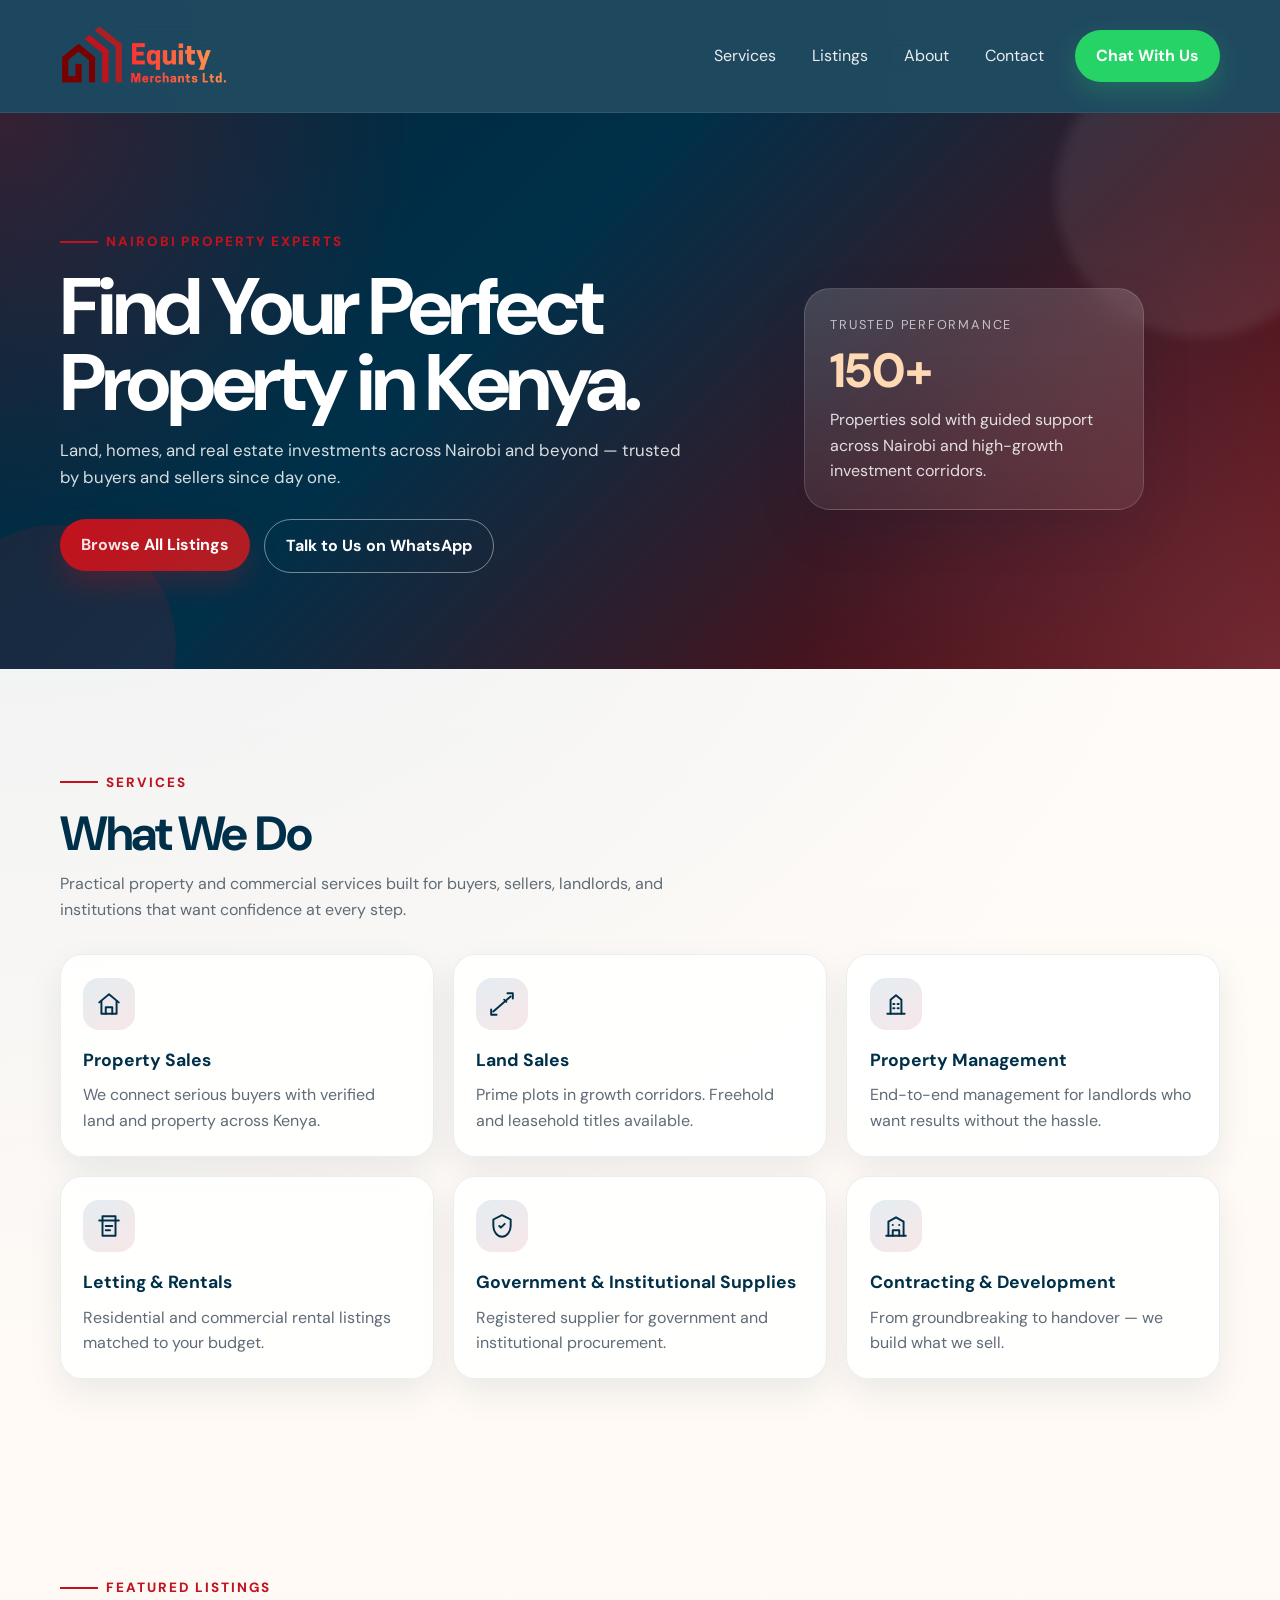
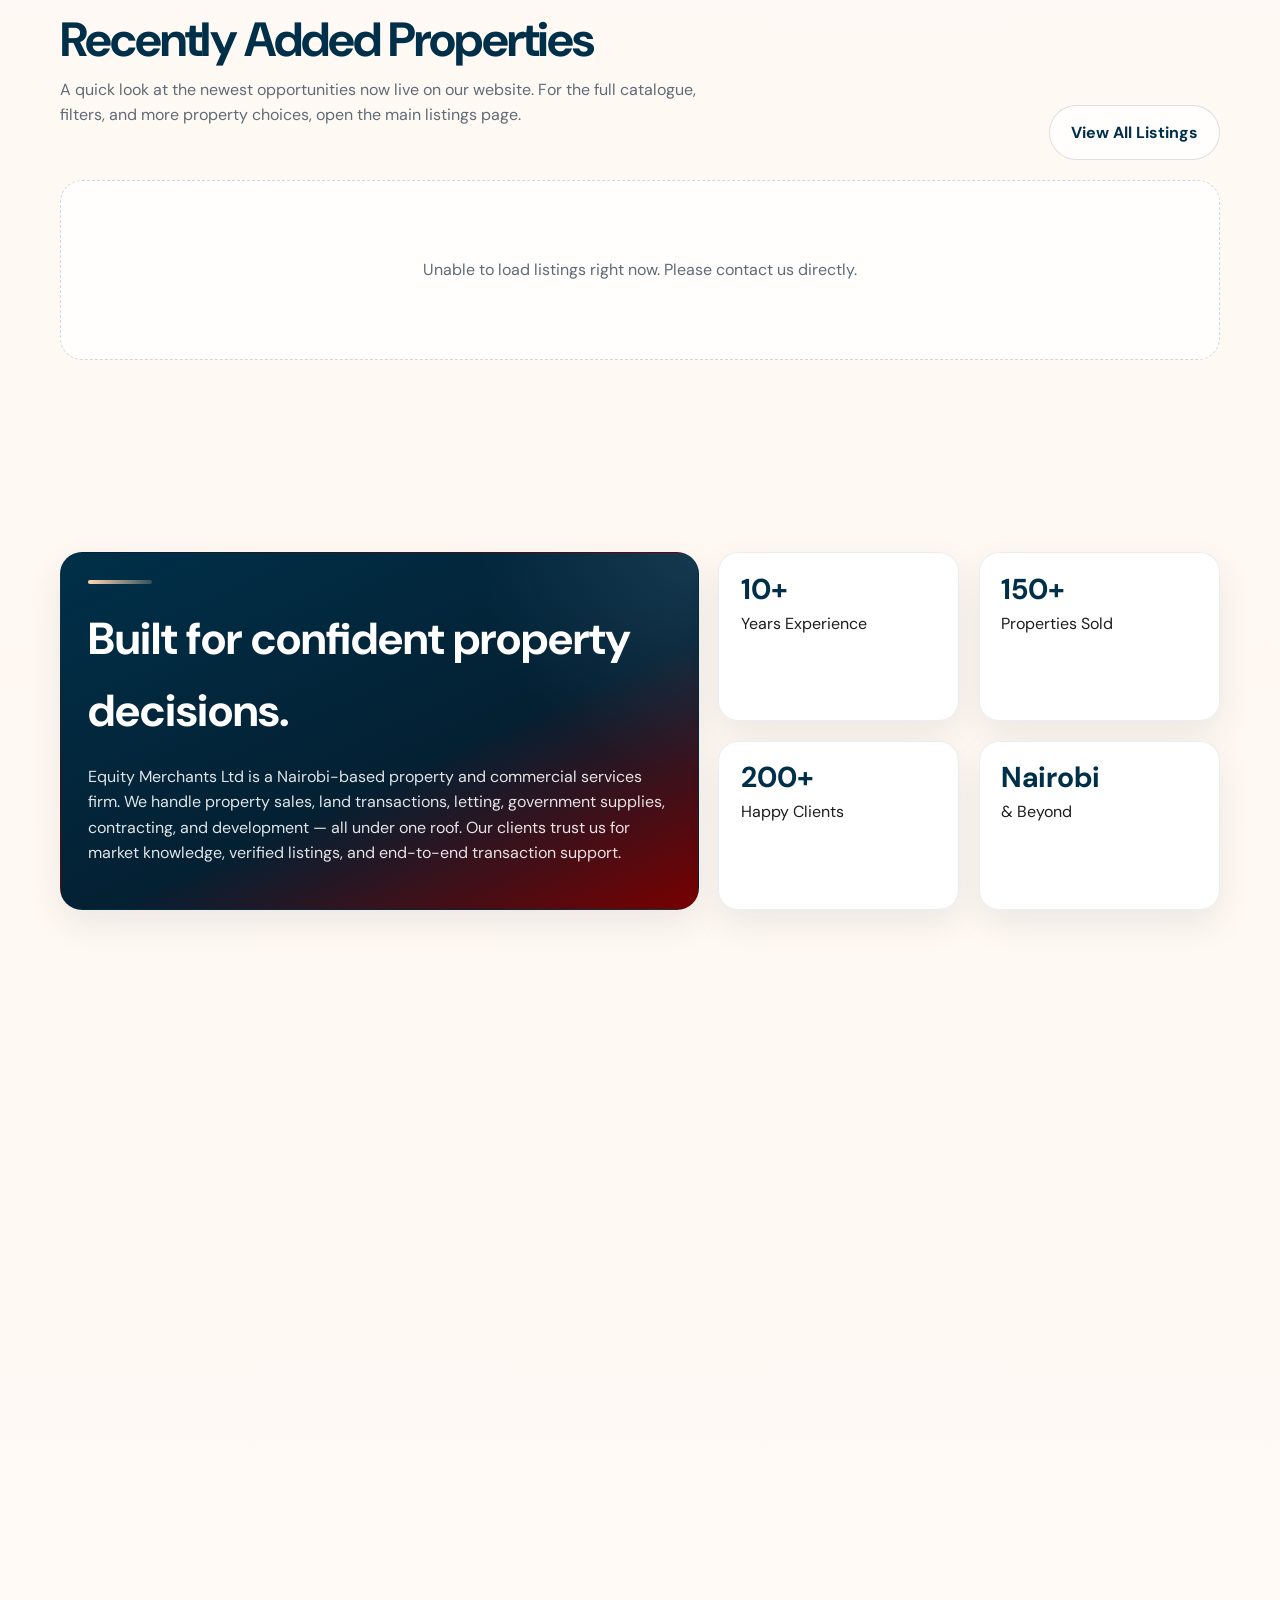
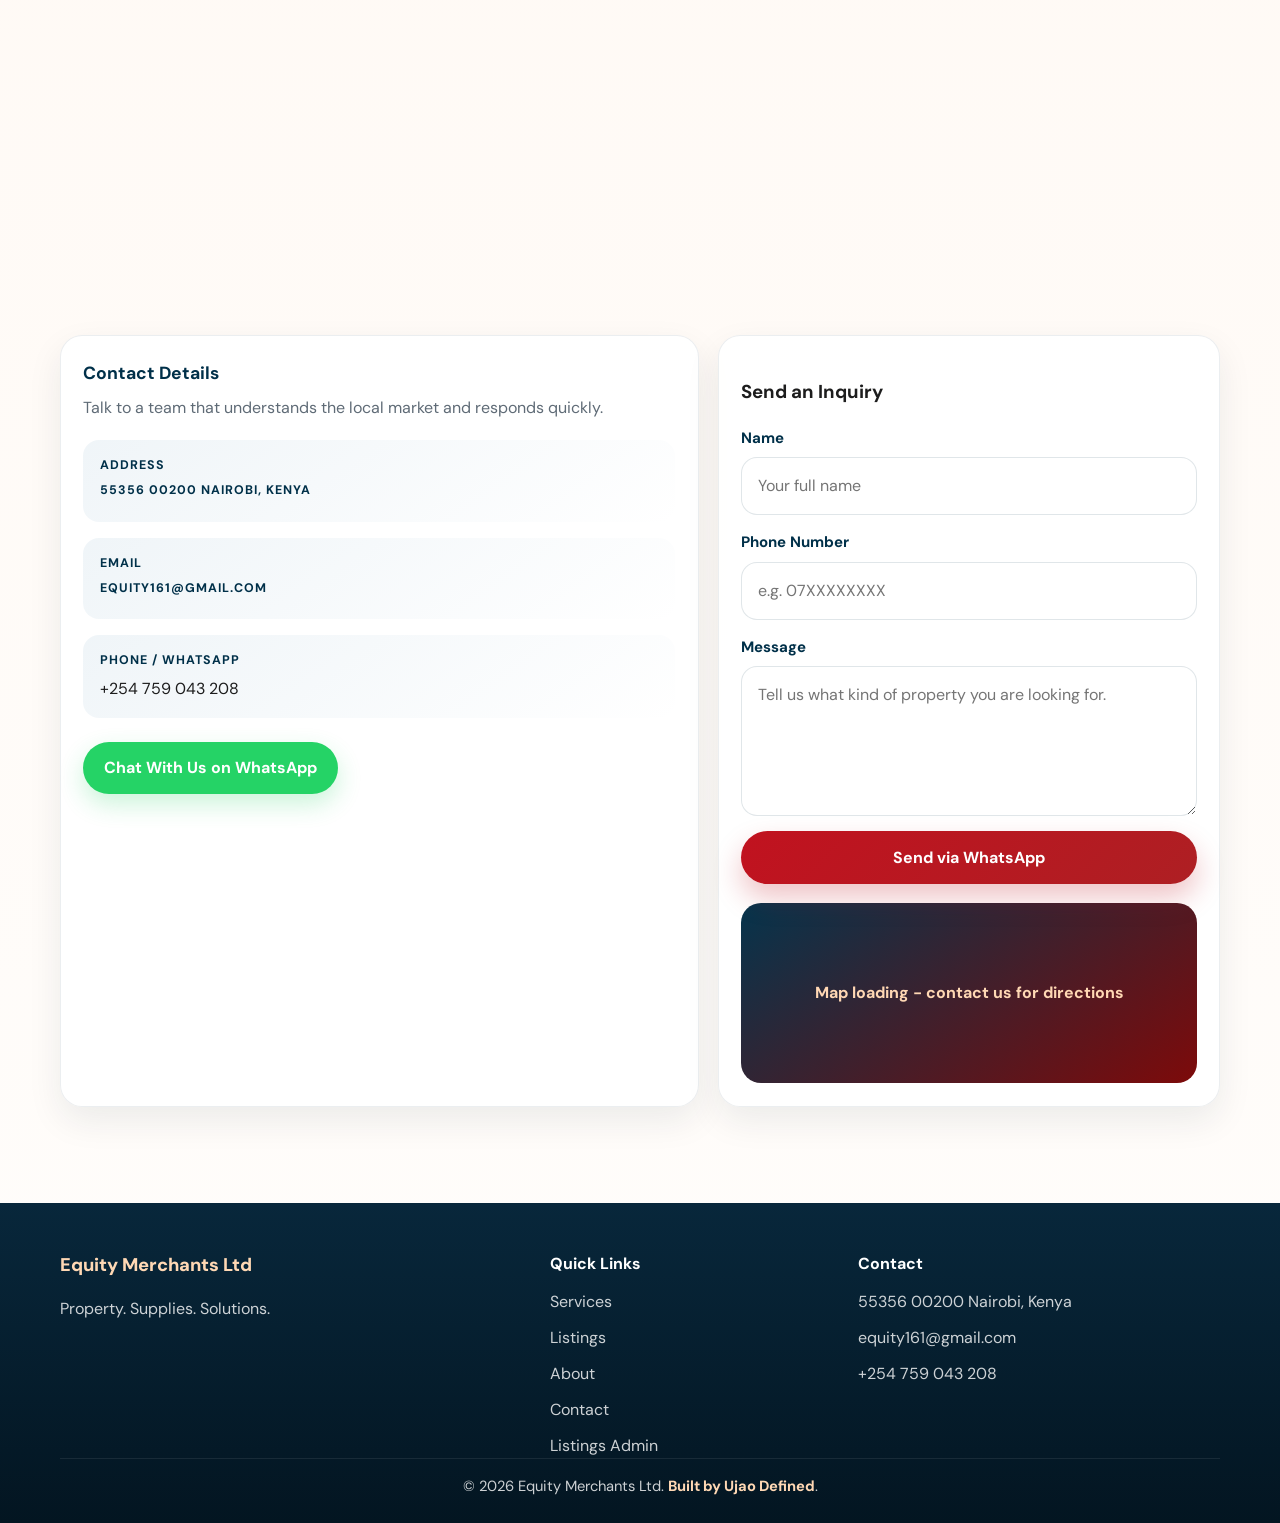
==== commit d672d157: "feat: refactor branding and metadata across HTML, JS, and manifest files for improved consistency an" ====
--- a/index.html
+++ b/index.html
@@ -3,7 +3,7 @@
 <head>
   <meta charset="UTF-8">
   <meta name="viewport" content="width=device-width, initial-scale=1.0">
-  <title>Equity Merchants Ltd | Property & Real Estate in Kenya</title>
+  <title>Property & Real Estate</title>
   <meta
     name="description"
     data-brand-description
@@ -63,8 +63,8 @@
 <body data-page-title="{siteName} | {heroTitle}">
   <header class="site-header">
     <div class="container nav-wrap">
-      <a href="#top" class="logo" data-brand-home-link aria-label="Equity Merchants Ltd home">
-        <img class="logo-mark" data-brand-logo src="Equity Merchants.png" alt="Equity Merchants Ltd logo">
+      <a href="#top" class="logo" data-brand-home-link aria-label="Home">
+        <img class="logo-mark" data-brand-logo src="" alt="">
       </a>
 
       <div class="nav-actions">
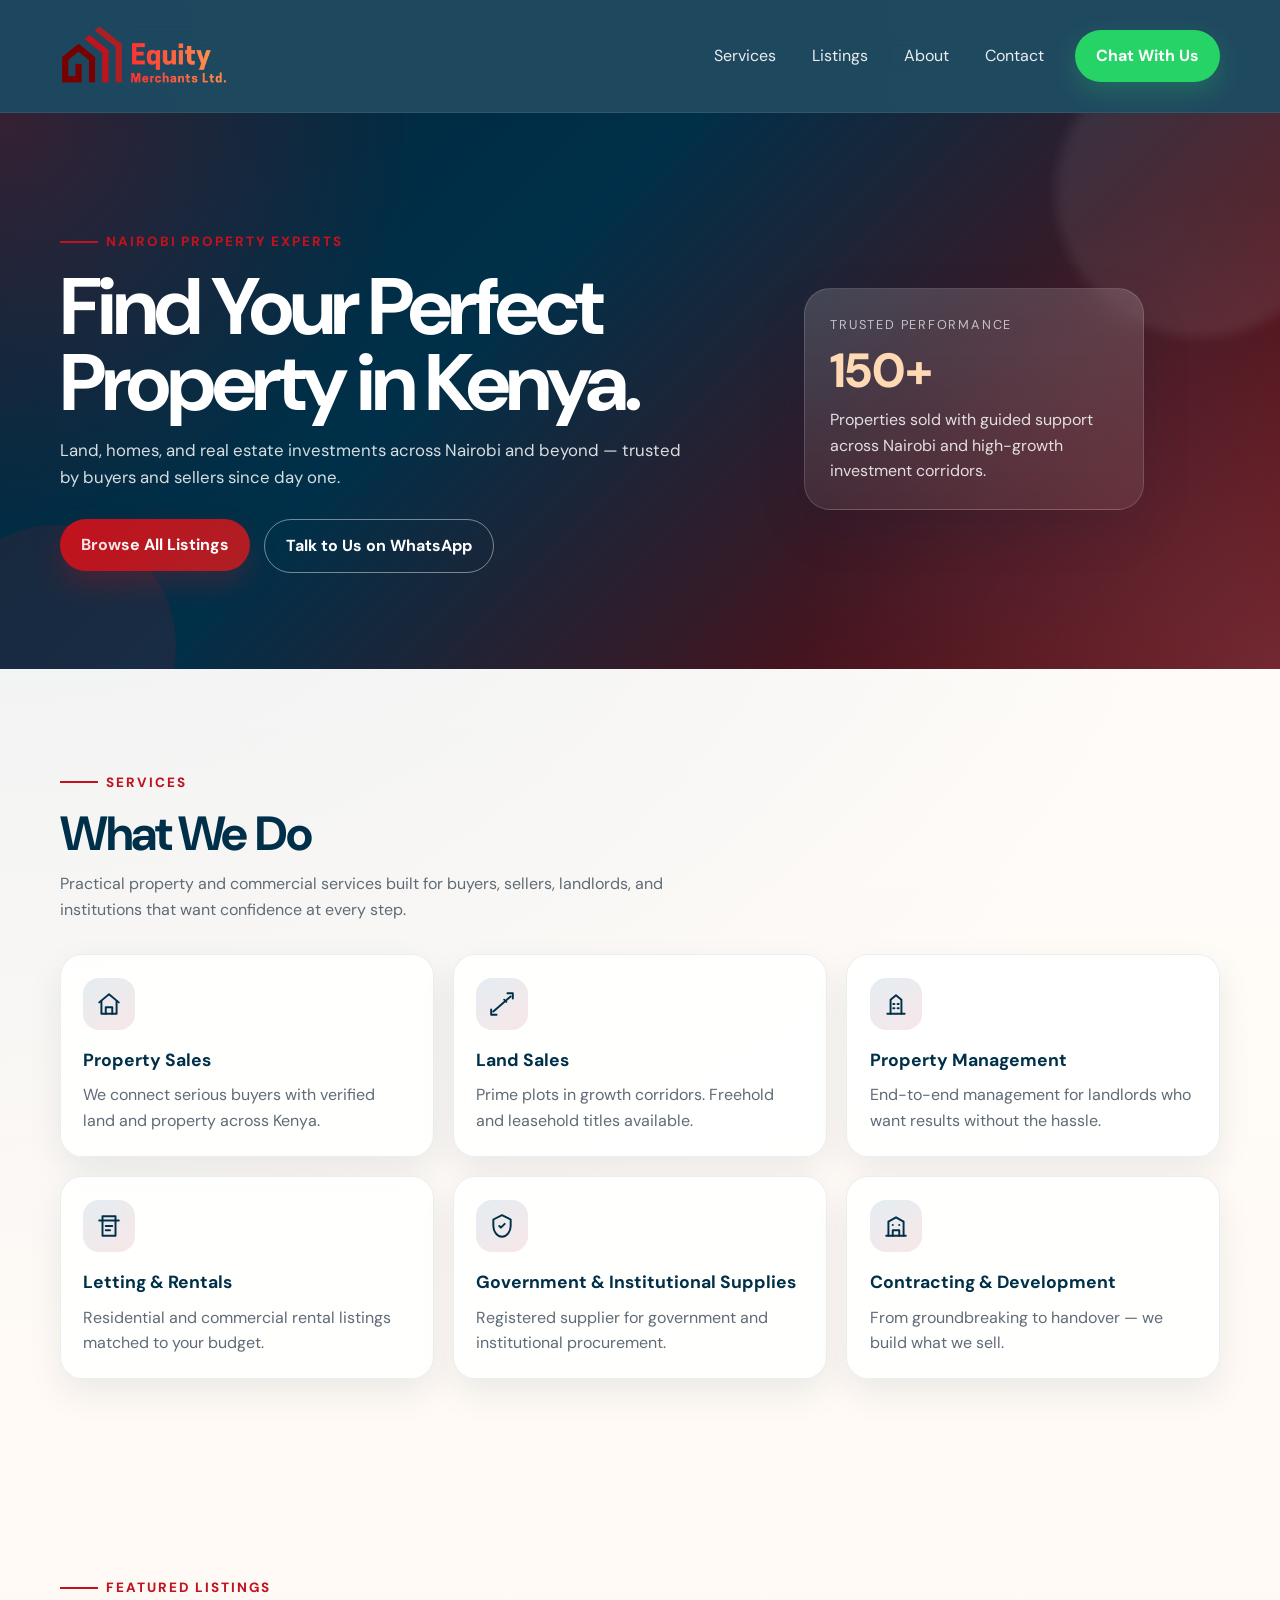
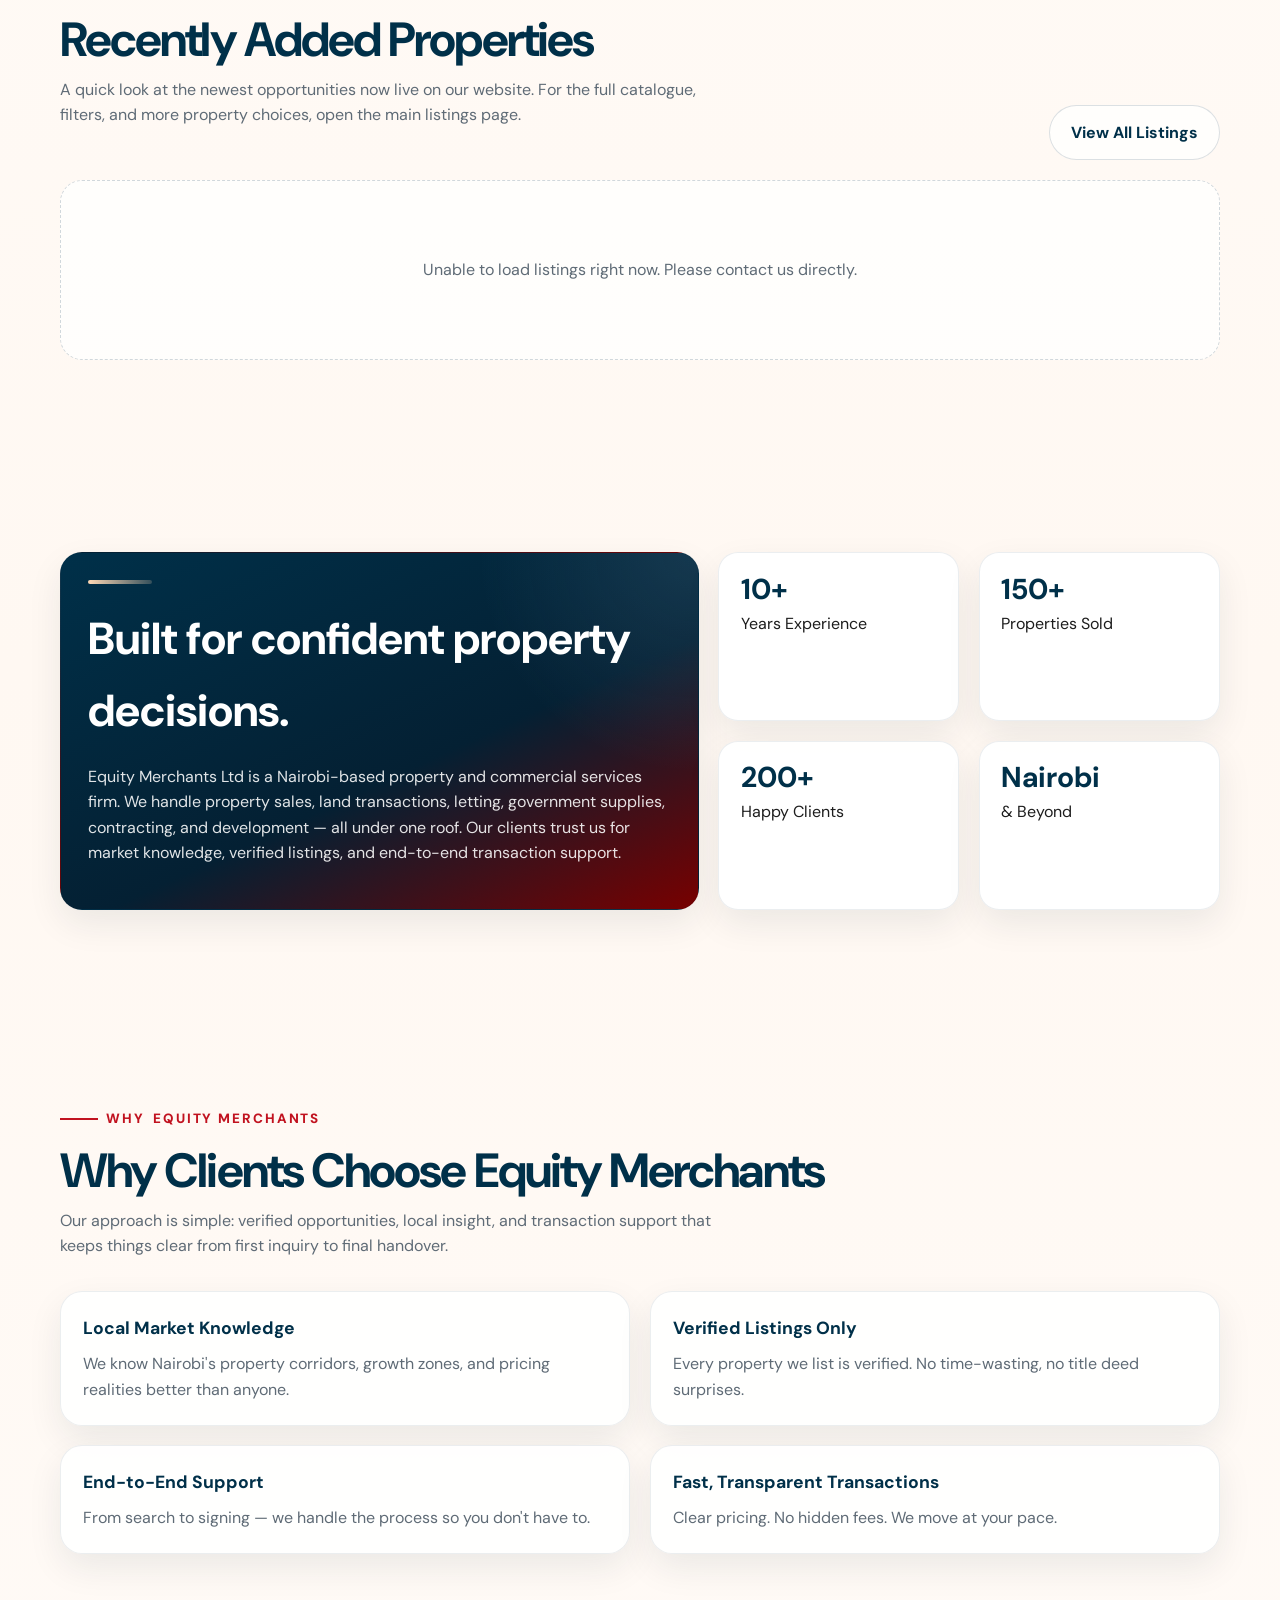
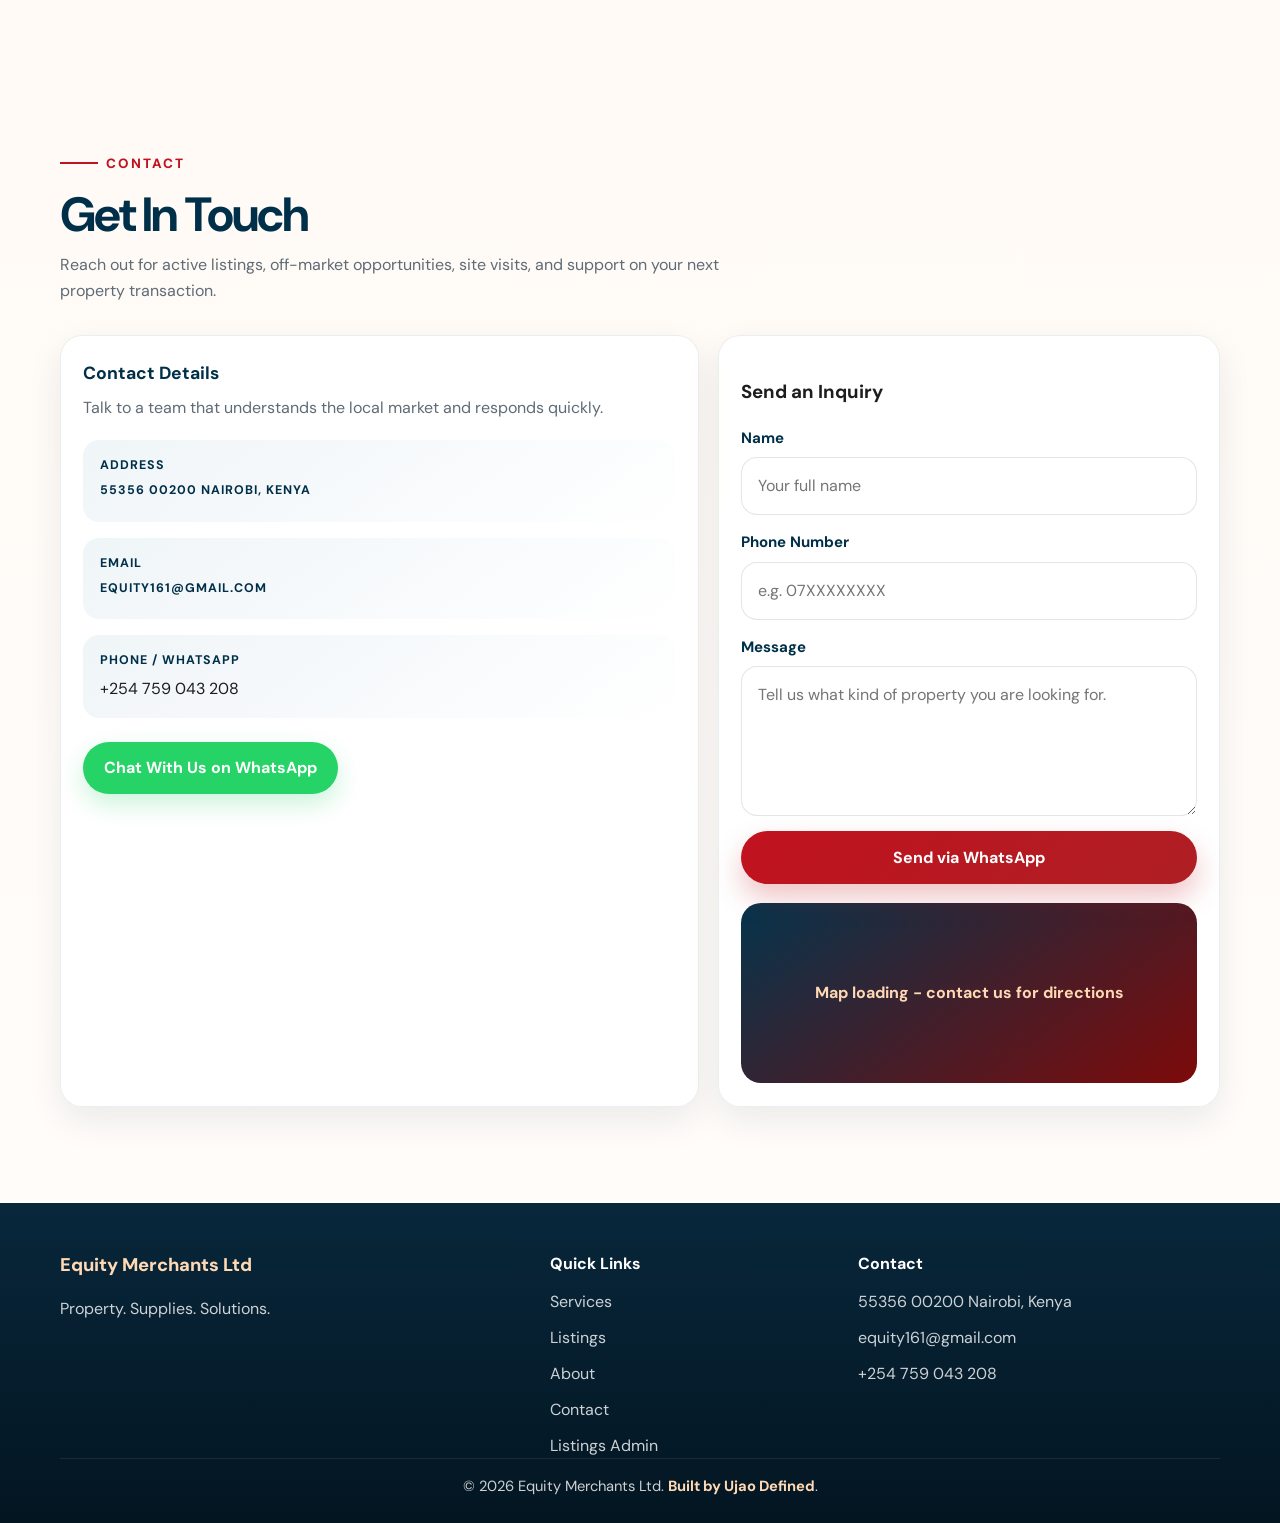
==== commit 46a09ae6: "Refactor code structure for improved readability and maintainability" ====
--- a/index.html
+++ b/index.html
@@ -448,6 +448,8 @@
     </div>
   </div>
 
+  <script src="client-config.js" defer></script>
+
   <script src="config.js" defer></script>
   <script src="script.js" defer></script>
 </body>
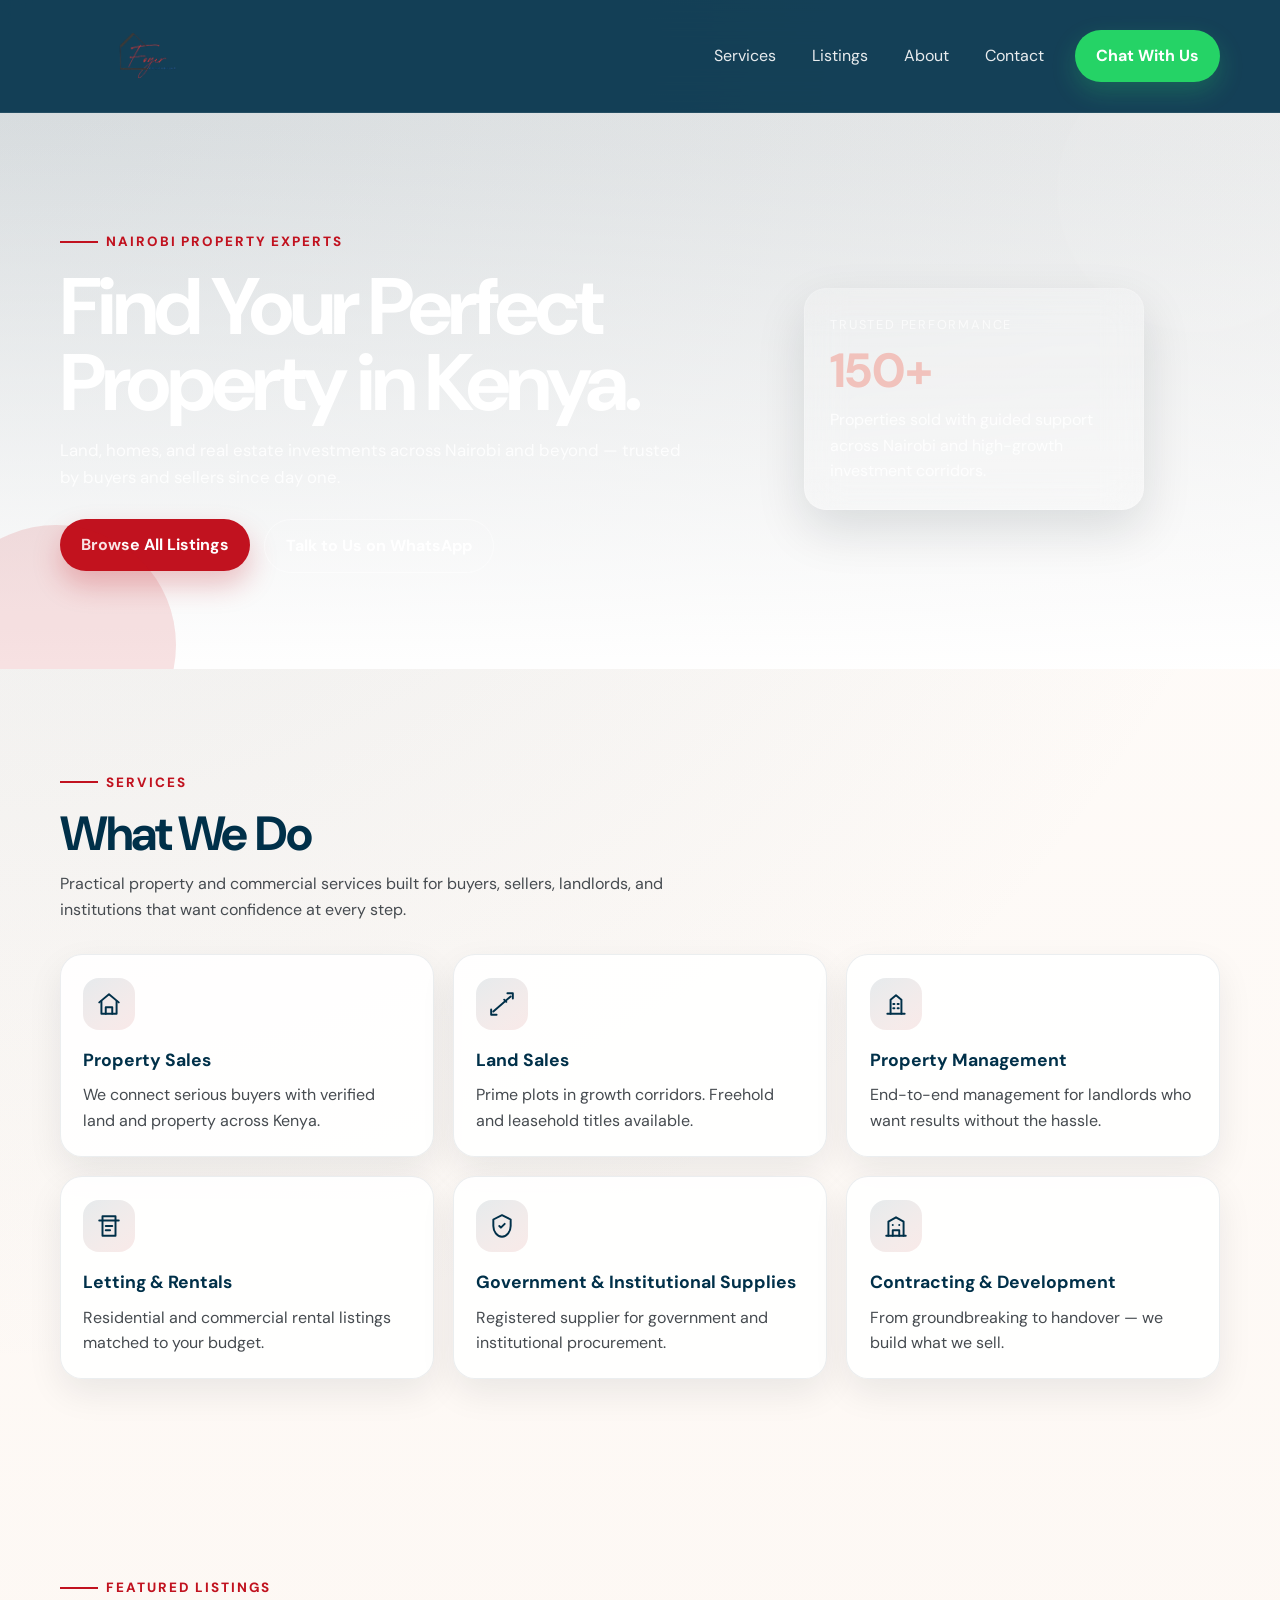
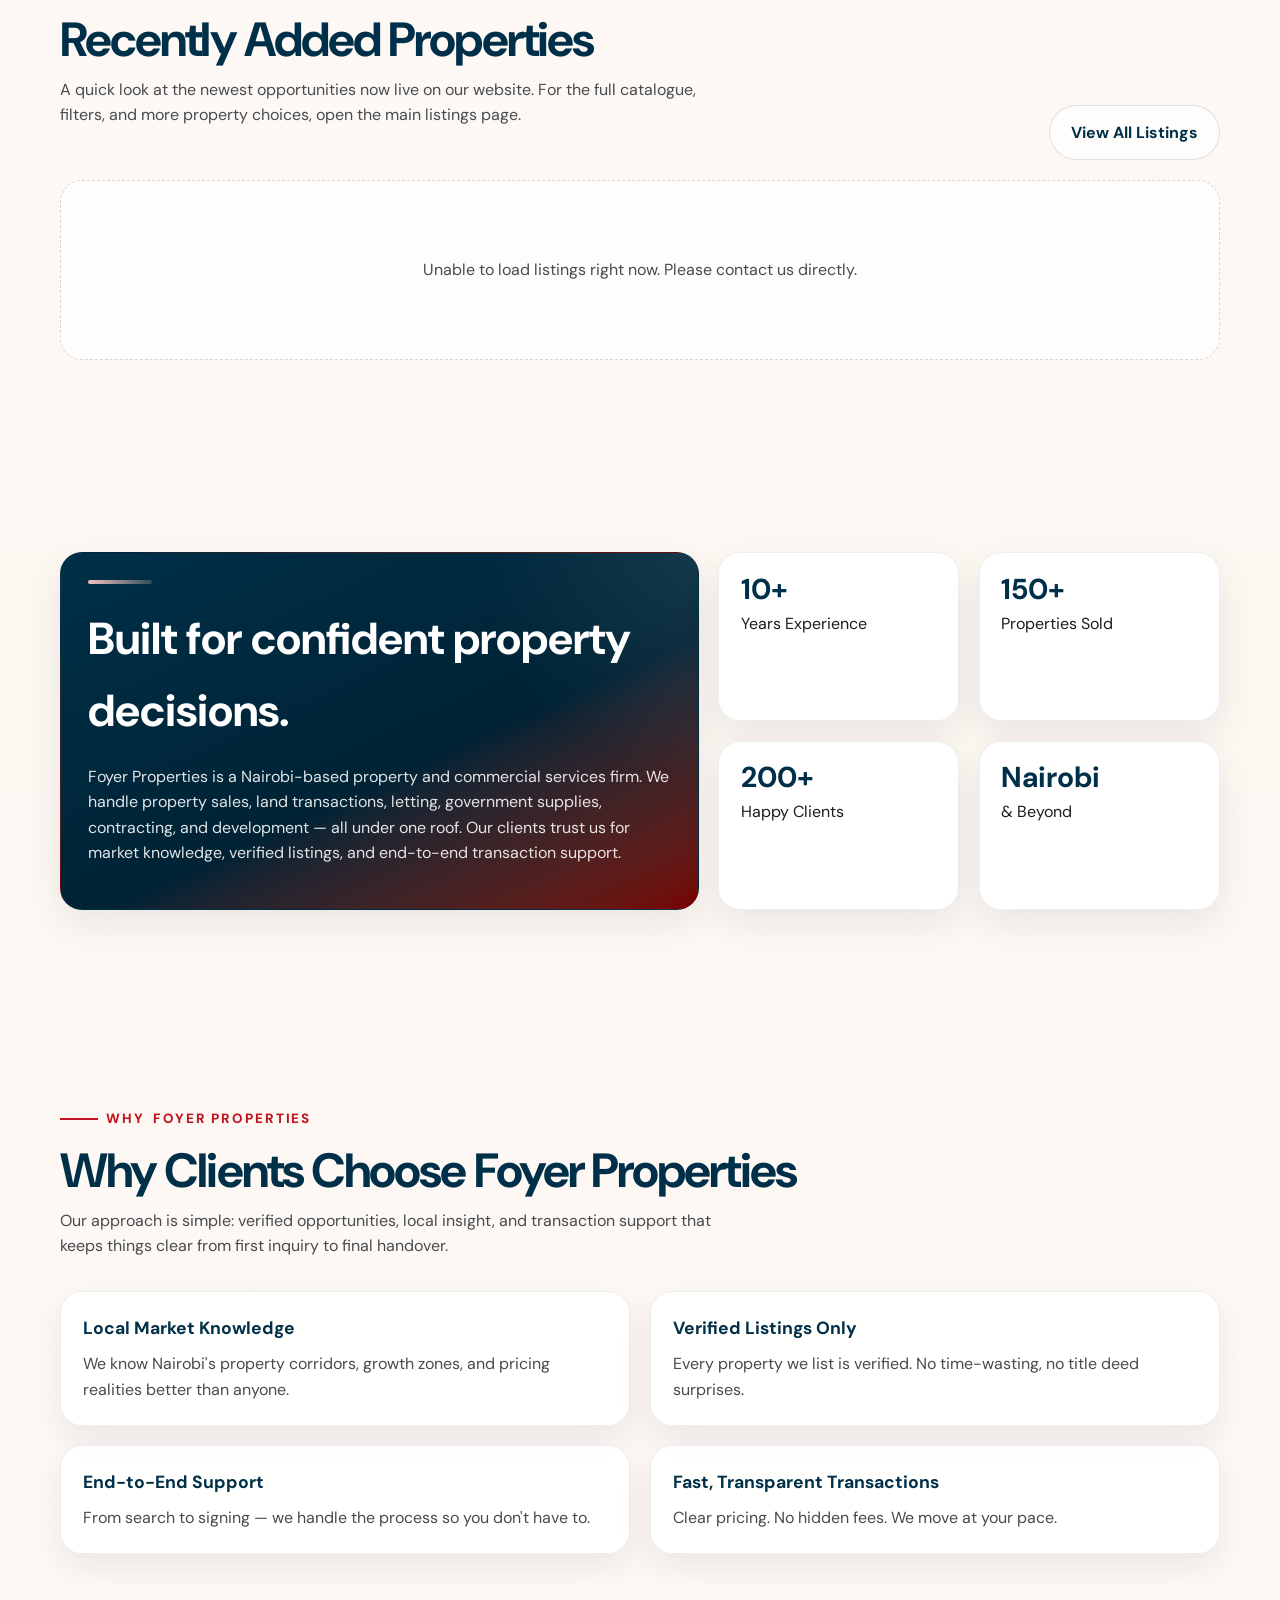
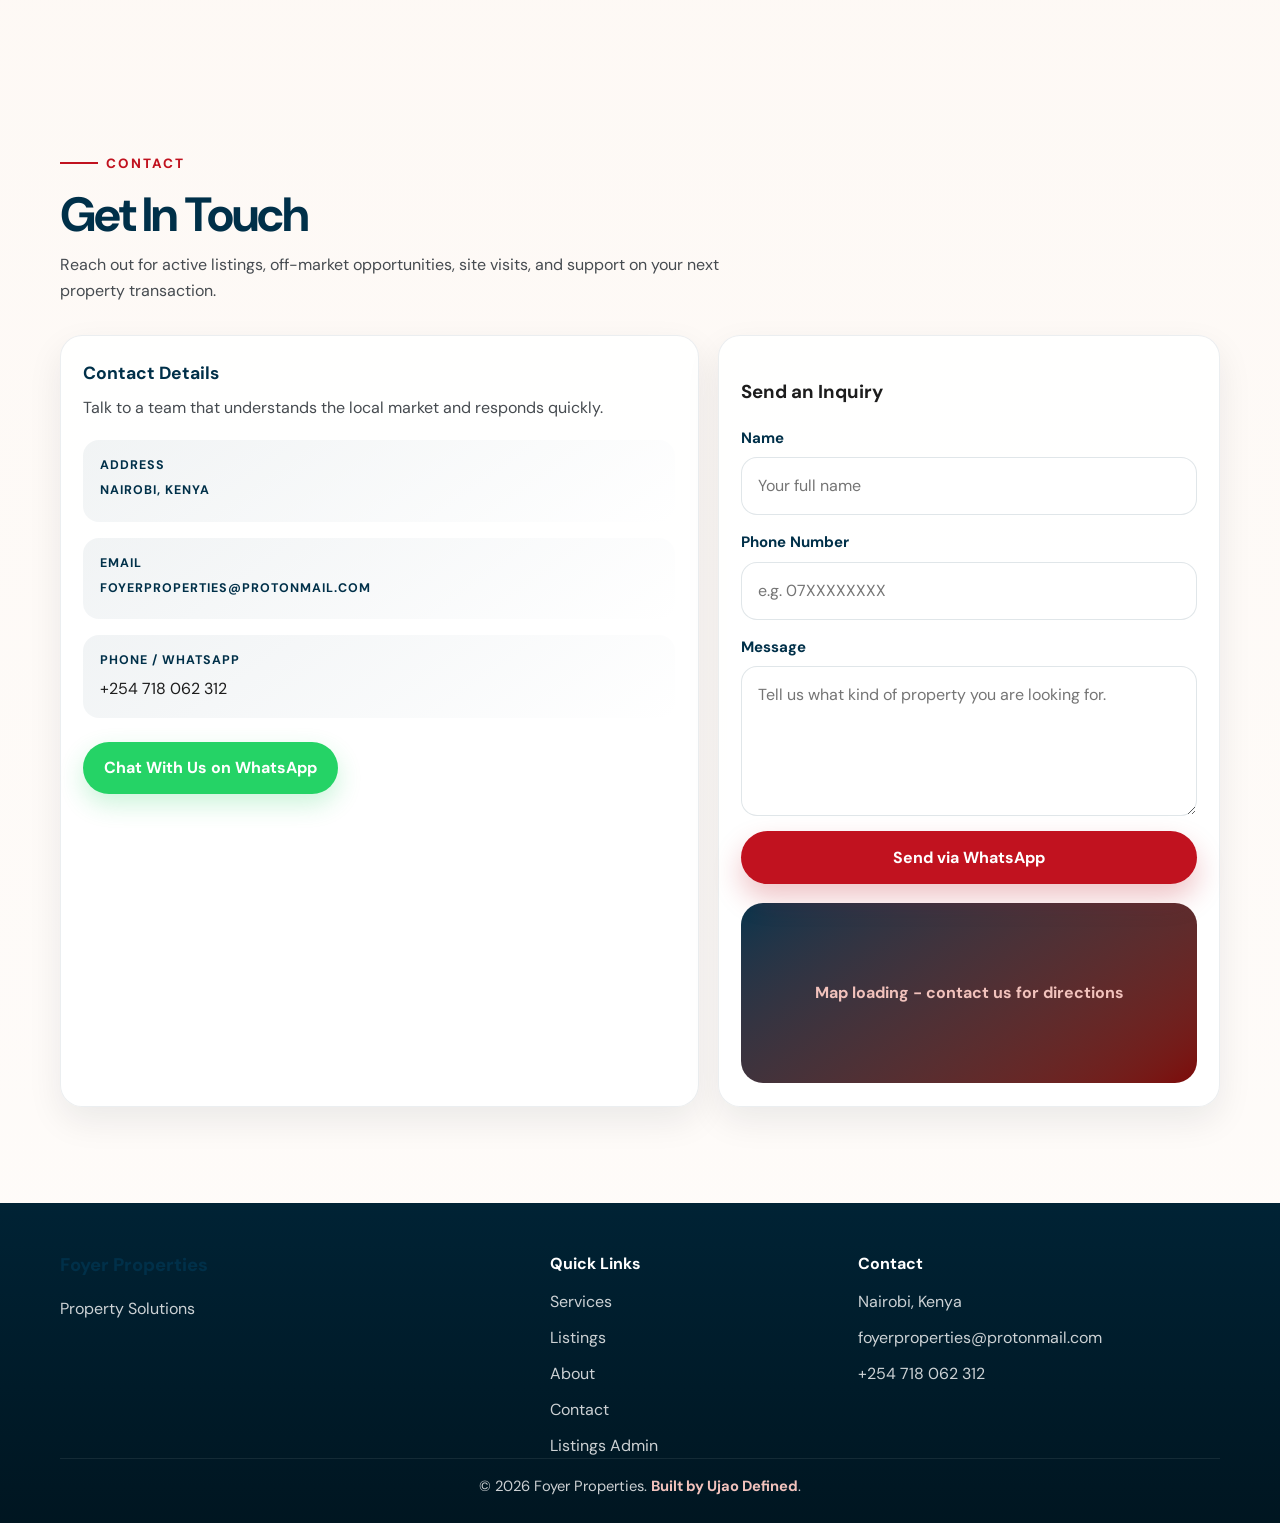
==== commit 2b499355: "feat: implement theme system with presets and dynamic styling support" ====
--- a/index.html
+++ b/index.html
@@ -39,6 +39,7 @@
   >
   <link rel="stylesheet" href="styles.css">
   <link rel="stylesheet" href="brand.css">
+  <link rel="stylesheet" href="theme.css">
   <script type="application/ld+json" id="brand-schema">
     {
       "@context": "https://schema.org",
@@ -450,6 +451,7 @@
 
   <script src="client-config.js" defer></script>
 
+  <script src="themes.js" defer></script>
   <script src="config.js" defer></script>
   <script src="script.js" defer></script>
 </body>
--- a/styles.css
+++ b/styles.css
@@ -1,20 +1,23 @@
 :root {
-  --oxblood: #780000;
-  --crimson: #c1121f;
-  --brick: #ae1f23;
-  --navy: #003049;
-  --sky: #669bbc;
-  --cream: #fdf7f2;
+  /* Core palette — mapped onto the theme variables defined in theme.css
+     (and overridden per tenant by config.js). The old literal values live on
+     as the theme.css fallback defaults, so the classic look is unchanged. */
+  --oxblood: var(--color-primary-dark);
+  --crimson: var(--color-primary);
+  --brick: color-mix(in srgb, var(--color-primary) 55%, var(--color-primary-dark));
+  --navy: var(--color-secondary);
+  --sky: var(--color-sky);
+  --cream: var(--color-bg);
   --white: #ffffff;
-  --charcoal: #1d1d1d;
-  --muted: #5f6b76;
-  --line: rgba(0, 48, 73, 0.12);
-  --surface: #fffaf5;
+  --charcoal: var(--color-text);
+  --muted: color-mix(in srgb, var(--color-text) 62%, #8896a2);
+  --line: color-mix(in srgb, var(--color-secondary) 12%, transparent);
+  --surface: var(--color-surface);
   --success: #25d366;
   --land: #2f8f63;
-  --shadow: 0 20px 50px rgba(0, 36, 54, 0.12);
-  --shadow-soft: 0 14px 35px rgba(0, 36, 54, 0.08);
-  --radius: 22px;
+  --shadow: 0 20px 50px color-mix(in srgb, var(--color-secondary-deep) 12%, transparent);
+  --shadow-soft: 0 14px 35px color-mix(in srgb, var(--color-secondary-deep) 8%, transparent);
+  --radius: var(--radius-card);
   --container: 1160px;
   --transition: 220ms ease;
 }
@@ -30,15 +33,15 @@
 
 body {
   margin: 0;
-  font-family: "DM Sans", sans-serif;
+  font-family: var(--font-body);
   color: var(--charcoal);
   background:
     radial-gradient(
       circle at top left,
-      rgba(102, 155, 188, 0.16),
+      color-mix(in srgb, var(--color-sky) 16%, transparent),
       transparent 28%
     ),
-    linear-gradient(180deg, #fffdfb 0%, #fff8f2 48%, #fffdfb 100%);
+    linear-gradient(180deg, color-mix(in srgb, var(--color-bg) 40%, #ffffff) 0%, var(--color-bg) 48%, color-mix(in srgb, var(--color-bg) 40%, #ffffff) 100%);
   line-height: 1.6;
   -webkit-font-smoothing: antialiased;
   text-rendering: optimizeLegibility;
@@ -110,7 +113,7 @@
 }
 
 .admin-kicker {
-  color: #ffd8b4;
+  color: var(--color-accent-soft);
 }
 
 .eyebrow::before,
@@ -132,7 +135,7 @@
   position: sticky;
   top: 0;
   z-index: 1000;
-  background: rgba(0, 48, 73, 0.88);
+  background: color-mix(in srgb, var(--color-secondary) 88%, transparent);
   backdrop-filter: blur(18px);
   border-bottom: 1px solid rgba(255, 255, 255, 0.08);
 }
@@ -173,7 +176,7 @@
   display: grid;
   gap: 0.25rem;
   padding: 1rem;
-  background: linear-gradient(180deg, #003049 0%, #0d405e 100%);
+  background: linear-gradient(180deg, var(--color-secondary) 0%, color-mix(in srgb, var(--color-secondary) 82%, #ffffff) 100%);
   border-bottom: 1px solid rgba(255, 255, 255, 0.08);
   transform: scaleY(0);
   transform-origin: top;
@@ -268,7 +271,7 @@
   min-height: 3rem;
   max-width: 100%;
   padding: 0.85rem 1.3rem;
-  border-radius: 999px;
+  border-radius: var(--radius-button);
   font-weight: 700;
   text-align: center;
   white-space: normal;
@@ -289,7 +292,7 @@
 .btn-primary {
   background: linear-gradient(135deg, var(--crimson), var(--brick));
   color: var(--white);
-  box-shadow: 0 14px 28px rgba(193, 18, 31, 0.25);
+  box-shadow: 0 14px 28px color-mix(in srgb, var(--color-primary) 25%, transparent);
 }
 
 .btn-secondary {
@@ -305,7 +308,7 @@
 }
 
 .btn-outline {
-  border: 1px solid rgba(0, 48, 73, 0.14);
+  border: 1px solid color-mix(in srgb, var(--color-secondary) 14%, transparent);
   color: var(--navy);
   background: rgba(255, 255, 255, 0.72);
 }
@@ -318,15 +321,15 @@
   background:
     radial-gradient(
       circle at top left,
-      rgba(193, 18, 31, 0.28),
+      color-mix(in srgb, var(--color-primary) 28%, transparent),
       transparent 30%
     ),
     radial-gradient(
       circle at bottom right,
-      rgba(102, 155, 188, 0.26),
+      color-mix(in srgb, var(--color-sky) 26%, transparent),
       transparent 34%
     ),
-    linear-gradient(135deg, #00263b 0%, #003049 38%, #780000 100%);
+    linear-gradient(135deg, var(--color-secondary-dark) 0%, var(--color-secondary) 38%, var(--color-primary-dark) 100%);
   color: var(--white);
 }
 
@@ -361,7 +364,7 @@
   height: 15rem;
   bottom: -6rem;
   left: -4rem;
-  background: rgba(193, 18, 31, 0.12);
+  background: color-mix(in srgb, var(--color-primary) 12%, transparent);
 }
 
 .hero-grid {
@@ -416,7 +419,7 @@
 .floating-card {
   width: min(100%, 340px);
   padding: 1.6rem;
-  border-radius: 26px;
+  border-radius: var(--radius-card);
   background: linear-gradient(
     180deg,
     rgba(255, 255, 255, 0.16),
@@ -439,7 +442,7 @@
 .floating-stat {
   margin: 0;
   font-size: clamp(2.3rem, 6vw, 3rem);
-  color: #ffd8b4;
+  color: var(--color-accent-soft);
   font-weight: 800;
   line-height: 1;
 }
@@ -486,7 +489,7 @@
 
 .card {
   background: rgba(255, 255, 255, 0.9);
-  border: 1px solid rgba(0, 48, 73, 0.08);
+  border: 1px solid color-mix(in srgb, var(--color-secondary) 8%, transparent);
   border-radius: var(--radius);
   box-shadow: var(--shadow-soft);
 }
@@ -512,11 +515,11 @@
   display: inline-grid;
   place-items: center;
   margin-bottom: 1rem;
-  border-radius: 16px;
+  border-radius: min(var(--radius-card), 16px);
   background: linear-gradient(
     145deg,
-    rgba(102, 155, 188, 0.18),
-    rgba(193, 18, 31, 0.1)
+    color-mix(in srgb, var(--color-sky) 18%, transparent),
+    color-mix(in srgb, var(--color-primary) 10%, transparent)
   );
   color: var(--navy);
 }
@@ -569,6 +572,7 @@
   overflow: hidden;
   display: flex;
   flex-direction: column;
+  height: 100%;
   cursor: pointer;
   transition:
     transform var(--transition),
@@ -579,7 +583,7 @@
 .listing-card:hover,
 .listing-card:focus-within {
   transform: translateY(-4px);
-  border-color: rgba(193, 18, 31, 0.18);
+  border-color: color-mix(in srgb, var(--color-primary) 18%, transparent);
   box-shadow: var(--shadow);
 }
 
@@ -587,7 +591,7 @@
 .listing-placeholder {
   position: relative;
   aspect-ratio: 16 / 10;
-  background: #d8dfec;
+  background: color-mix(in srgb, var(--color-secondary) 12%, #f2f4f8);
 }
 
 .listing-image img {
@@ -602,7 +606,7 @@
   bottom: 0.8rem;
   padding: 0.45rem 0.75rem;
   border-radius: 999px;
-  background: rgba(0, 48, 73, 0.82);
+  background: color-mix(in srgb, var(--color-secondary) 82%, transparent);
   color: var(--white);
   font-size: 0.76rem;
   font-weight: 700;
@@ -614,7 +618,7 @@
   padding: 1rem;
   text-align: center;
   background: linear-gradient(135deg, var(--navy), var(--oxblood));
-  color: #ffd8b4;
+  color: var(--color-accent-soft);
   font-weight: 700;
   font-size: 1rem;
 }
@@ -625,6 +629,7 @@
   flex-direction: column;
   gap: 0.75rem;
   padding: 1rem;
+  height: 100%;
 }
 
 .listing-top {
@@ -656,12 +661,12 @@
 }
 
 .badge-house {
-  background: rgba(0, 48, 73, 0.1);
+  background: color-mix(in srgb, var(--color-secondary) 10%, transparent);
   color: var(--navy);
 }
 
 .badge-commercial {
-  background: rgba(193, 18, 31, 0.12);
+  background: color-mix(in srgb, var(--color-primary) 12%, transparent);
   color: var(--brick);
 }
 
@@ -690,7 +695,7 @@
   text-align: center;
   min-height: 180px;
   padding: 2rem 1rem;
-  border: 1px dashed rgba(0, 48, 73, 0.18);
+  border: 1px dashed color-mix(in srgb, var(--color-secondary) 18%, transparent);
   border-radius: var(--radius);
   background: rgba(255, 255, 255, 0.75);
 }
@@ -707,10 +712,10 @@
   background:
     radial-gradient(
       circle at top right,
-      rgba(102, 155, 188, 0.18),
+      color-mix(in srgb, var(--color-sky) 18%, transparent),
       transparent 30%
     ),
-    linear-gradient(155deg, var(--navy), #042033 58%, var(--oxblood) 100%);
+    linear-gradient(155deg, var(--navy), var(--color-secondary-dark) 58%, var(--oxblood) 100%);
   color: rgba(255, 255, 255, 0.88);
 }
 
@@ -724,15 +729,15 @@
   width: 4rem;
   height: 4px;
   border-radius: 999px;
-  background: linear-gradient(90deg, #ffd8b4, rgba(255, 216, 180, 0.2));
+  background: linear-gradient(90deg, var(--color-accent-soft), color-mix(in srgb, var(--color-accent-soft) 20%, transparent));
   margin-bottom: 1.25rem;
 }
 
 .stat-card {
   padding: 1.35rem;
   background: rgba(255, 255, 255, 0.94);
-  border: 1px solid rgba(0, 48, 73, 0.08);
-  border-radius: 20px;
+  border: 1px solid color-mix(in srgb, var(--color-secondary) 8%, transparent);
+  border-radius: var(--radius-card);
   box-shadow: var(--shadow-soft);
 }
 
@@ -758,10 +763,10 @@
 .contact-item,
 .admin-note {
   padding: 1rem 1.05rem;
-  border-radius: 16px;
+  border-radius: min(var(--radius-card), 16px);
   background: linear-gradient(
     145deg,
-    rgba(102, 155, 188, 0.1),
+    color-mix(in srgb, var(--color-sky) 10%, transparent),
     rgba(255, 255, 255, 0.9)
   );
 }
@@ -798,8 +803,8 @@
 .field select,
 .toolbar-select {
   width: 100%;
-  border: 1px solid rgba(0, 48, 73, 0.12);
-  border-radius: 16px;
+  border: 1px solid color-mix(in srgb, var(--color-secondary) 12%, transparent);
+  border-radius: var(--radius-field);
   padding: 0.95rem 1rem;
   background: var(--white);
   color: var(--charcoal);
@@ -813,7 +818,7 @@
 .field select:focus,
 .toolbar-select:focus {
   border-color: var(--sky);
-  box-shadow: 0 0 0 4px rgba(102, 155, 188, 0.12);
+  box-shadow: 0 0 0 4px color-mix(in srgb, var(--color-sky) 12%, transparent);
   outline: none;
 }
 
@@ -822,6 +827,41 @@
   resize: vertical;
 }
 
+.detail-gallery {
+  display: grid;
+  gap: 0.9rem;
+  grid-template-columns: repeat(2, minmax(0, 1fr));
+  margin-bottom: 1.25rem;
+}
+
+.detail-gallery-card {
+  overflow: hidden;
+  border-radius: var(--radius-image);
+  background: var(--surface);
+  min-height: 180px;
+}
+
+.detail-gallery-card.is-featured {
+  grid-column: 1 / -1;
+  min-height: 320px;
+}
+
+.detail-gallery-card img {
+  width: 100%;
+  height: 100%;
+  object-fit: cover;
+}
+
+.detail-gallery-card .listing-placeholder {
+  min-height: 180px;
+  display: grid;
+  place-items: center;
+  padding: 1rem;
+  text-align: center;
+  color: var(--navy);
+  font-weight: 700;
+}
+
 .map-placeholder {
   margin-top: 1.2rem;
   min-height: 180px;
@@ -829,13 +869,13 @@
   place-items: center;
   text-align: center;
   padding: 1.5rem;
-  border-radius: 20px;
+  border-radius: var(--radius-card);
   background: linear-gradient(
     145deg,
-    rgba(0, 48, 73, 0.98),
-    rgba(120, 0, 0, 0.96)
+    color-mix(in srgb, var(--color-secondary) 98%, transparent),
+    color-mix(in srgb, var(--color-primary-dark) 96%, transparent)
   );
-  color: #ffd8b4;
+  color: var(--color-accent-soft);
   font-weight: 700;
 }
 
@@ -884,8 +924,8 @@
   min-width: 2.8rem;
   min-height: 2.8rem;
   padding: 0.65rem 0.85rem;
-  border-radius: 999px;
-  border: 1px solid rgba(0, 48, 73, 0.12);
+  border-radius: var(--radius-button);
+  border: 1px solid color-mix(in srgb, var(--color-secondary) 12%, transparent);
   background: rgba(255, 255, 255, 0.8);
   color: var(--navy);
   font-weight: 700;
@@ -898,13 +938,13 @@
 }
 
 .site-footer {
-  background: linear-gradient(180deg, #08273b 0%, #031521 100%);
+  background: linear-gradient(180deg, var(--color-secondary-dark) 0%, var(--color-secondary-deep) 100%);
   color: rgba(255, 255, 255, 0.8);
   padding-top: 3rem;
 }
 
 .footer-brand {
-  color: #ffd8b4;
+  color: var(--color-accent-soft);
   font-size: 1.15rem;
   font-weight: 800;
 }
@@ -929,7 +969,7 @@
 }
 
 .footer-bottom a {
-  color: #ffd8b4;
+  color: var(--color-accent-soft);
   font-weight: 700;
 }
 
@@ -953,7 +993,7 @@
   display: grid;
   place-items: center;
   padding: 1rem;
-  background: rgba(3, 21, 33, 0.78);
+  background: color-mix(in srgb, var(--color-secondary-deep) 78%, transparent);
   backdrop-filter: blur(14px);
 }
 
@@ -962,8 +1002,8 @@
   max-height: min(92vh, 900px);
   display: grid;
   grid-template-columns: minmax(0, 1.1fr);
-  background: #fffdfa;
-  border-radius: 28px;
+  background: var(--color-surface);
+  border-radius: var(--radius-card);
   overflow: hidden;
   box-shadow: 0 28px 80px rgba(0, 0, 0, 0.3);
 }
@@ -971,7 +1011,7 @@
 .modal-gallery {
   position: relative;
   display: grid;
-  background: linear-gradient(180deg, #052a41, #0a3754);
+  background: linear-gradient(180deg, var(--color-secondary-dark), color-mix(in srgb, var(--color-secondary) 88%, #ffffff));
 }
 
 .modal-gallery-main {
@@ -993,7 +1033,7 @@
   display: grid;
   place-items: center;
   padding: 1rem;
-  color: #ffd8b4;
+  color: var(--color-accent-soft);
   text-align: center;
   font-weight: 700;
 }
@@ -1036,14 +1076,14 @@
 .modal-thumb {
   flex: 0 0 78px;
   height: 62px;
-  border-radius: 14px;
+  border-radius: var(--radius-image);
   overflow: hidden;
   border: 2px solid transparent;
   background: rgba(255, 255, 255, 0.16);
 }
 
 .modal-thumb.is-active {
-  border-color: #ffd8b4;
+  border-color: var(--color-accent-soft);
 }
 
 .modal-thumb img {
@@ -1068,7 +1108,7 @@
   display: inline-grid;
   place-items: center;
   border-radius: 50%;
-  background: rgba(0, 48, 73, 0.08);
+  background: color-mix(in srgb, var(--color-secondary) 8%, transparent);
   color: var(--navy);
 }
 
--- a/brand.css
+++ b/brand.css
@@ -0,0 +1,43 @@
+/* Brand accent layer. Historically this file pinned per-tenant colors; those
+   are now driven by the theme system (themes.js -> config.js -> CSS vars in
+   theme.css). The --brand-* aliases remain for any legacy references and
+   simply follow the active theme. */
+:root {
+  --brand-primary: var(--color-secondary);
+  --brand-secondary: var(--color-primary);
+  --brand-accent: var(--color-sky);
+  --brand-surface: var(--color-surface);
+  --brand-heading: var(--color-secondary);
+  --brand-text: var(--color-text);
+}
+
+.site-header {
+  background: color-mix(in srgb, var(--color-secondary) 92%, transparent);
+}
+
+.btn-primary {
+  background: var(--color-primary);
+}
+
+.btn-secondary,
+.btn-whatsapp,
+.btn-outline:hover,
+.nav-links a:hover {
+  color: var(--white);
+}
+
+.hero {
+  background: linear-gradient(
+    180deg,
+    color-mix(in srgb, var(--color-secondary) 8%, transparent) 0%,
+    rgba(255, 255, 255, 0.95) 100%
+  );
+}
+
+.footer-brand {
+  color: var(--brand-primary);
+}
+
+.brand-logo {
+  max-width: 200px;
+}
--- a/theme.css
+++ b/theme.css
@@ -0,0 +1,128 @@
+/* ---------------------------------------------------------------------------
+   THEME LAYER (shared — never varies per client).
+   Loaded AFTER styles.css + brand.css on every page.
+
+   config.js resolves the tenant's preset from themes.js and writes the
+   --color-* / --font-* / --radius-* custom properties inline on :root.
+   The fallback values below reproduce the classic Equity Merchants look, so
+   a tenant with no `theme` set renders exactly as before.
+
+   Button style is driven by body[data-style="solid" | "outline" | "pill"],
+   also set by config.js from the preset.
+--------------------------------------------------------------------------- */
+:root {
+  --color-primary: #c1121f;
+  --color-primary-dark: #780000;
+  --color-secondary: #003049;
+  --color-text: #1d1d1d;
+  --color-bg: #fdf7f2;
+  --color-surface: #fffaf5;
+  --font-heading: "DM Sans", sans-serif;
+  --font-body: "DM Sans", sans-serif;
+  --radius-button: 999px;
+  --radius-card: 22px;
+  --radius-image: 14px;
+
+  /* Derived tokens — everything below follows the six colors above, so a
+     tenant override of --color-primary re-tints all of it automatically. */
+  --color-accent-soft: color-mix(in srgb, var(--color-primary) 22%, #fff4e8);
+  --color-sky: color-mix(in srgb, var(--color-secondary) 55%, #ffffff);
+  --color-secondary-dark: color-mix(in srgb, var(--color-secondary), #000000 28%);
+  --color-secondary-deep: color-mix(in srgb, var(--color-secondary), #000000 55%);
+  --radius-field: min(var(--radius-button), 16px);
+  /* Subtle wash applied over hero/listing images (see .image-tint below).
+     Transparent by default so the classic look is untouched; config.js sets
+     the real primary-color tint when a theme preset is active. */
+  --image-tint: transparent;
+}
+
+/* Typography — headings use the preset heading font, everything else
+   inherits the body font set on <body> in styles.css. */
+h1,
+h2,
+h3,
+h4,
+h5,
+h6,
+.section-heading,
+.floating-stat,
+.footer-brand {
+  font-family: var(--font-heading);
+}
+
+/* ---------------------------------------------------------------------------
+   Button modes. styles.css provides the shared .btn box model; these rules
+   only swap the skin. With no data-style attribute (no theme configured),
+   the classic styles.css look applies untouched.
+--------------------------------------------------------------------------- */
+
+/* solid — flat fill, darkens on hover */
+body[data-style="solid"] .btn-primary {
+  background: var(--color-primary);
+  box-shadow: 0 12px 26px color-mix(in srgb, var(--color-primary) 24%, transparent);
+}
+
+body[data-style="solid"] .btn-primary:hover,
+body[data-style="solid"] .btn-primary:focus-visible {
+  background: var(--color-primary-dark);
+}
+
+/* outline — transparent fill, 2px accent border, fills on hover */
+body[data-style="outline"] .btn-primary {
+  background: color-mix(in srgb, var(--color-surface) 65%, transparent);
+  border: 2px solid var(--color-primary);
+  color: var(--color-primary);
+  box-shadow: none;
+}
+
+body[data-style="outline"] .btn-primary:hover,
+body[data-style="outline"] .btn-primary:focus-visible {
+  background: var(--color-primary);
+  color: #ffffff;
+}
+
+body[data-style="outline"] .btn-secondary {
+  border-width: 2px;
+}
+
+/* pill — fully rounded, gradient fill */
+body[data-style="pill"] .btn,
+body[data-style="pill"] .pagination-page {
+  border-radius: 999px;
+}
+
+body[data-style="pill"] .btn-primary {
+  background: linear-gradient(135deg, var(--color-primary), var(--color-primary-dark));
+  box-shadow: 0 12px 26px color-mix(in srgb, var(--color-primary) 26%, transparent);
+}
+
+/* ---------------------------------------------------------------------------
+   Image tint. A subtle primary-color wash over photography so images sit
+   inside the tenant palette. Applied automatically to the image containers
+   the site already renders (no markup/JS changes needed); .image-tint is
+   the same treatment as a reusable utility for future markup.
+--------------------------------------------------------------------------- */
+.image-tint,
+.listing-image,
+.detail-gallery-card,
+.modal-gallery-main {
+  position: relative;
+}
+
+.image-tint::before,
+.listing-image::before,
+.detail-gallery-card::before,
+.modal-gallery-main::before {
+  content: "";
+  position: absolute;
+  inset: 0;
+  z-index: 1;
+  background: var(--image-tint);
+  pointer-events: none;
+}
+
+/* Keep interactive/labeled layers above the tint wash. */
+.listing-image::after,
+.modal-gallery-main .modal-gallery-controls {
+  z-index: 2;
+}
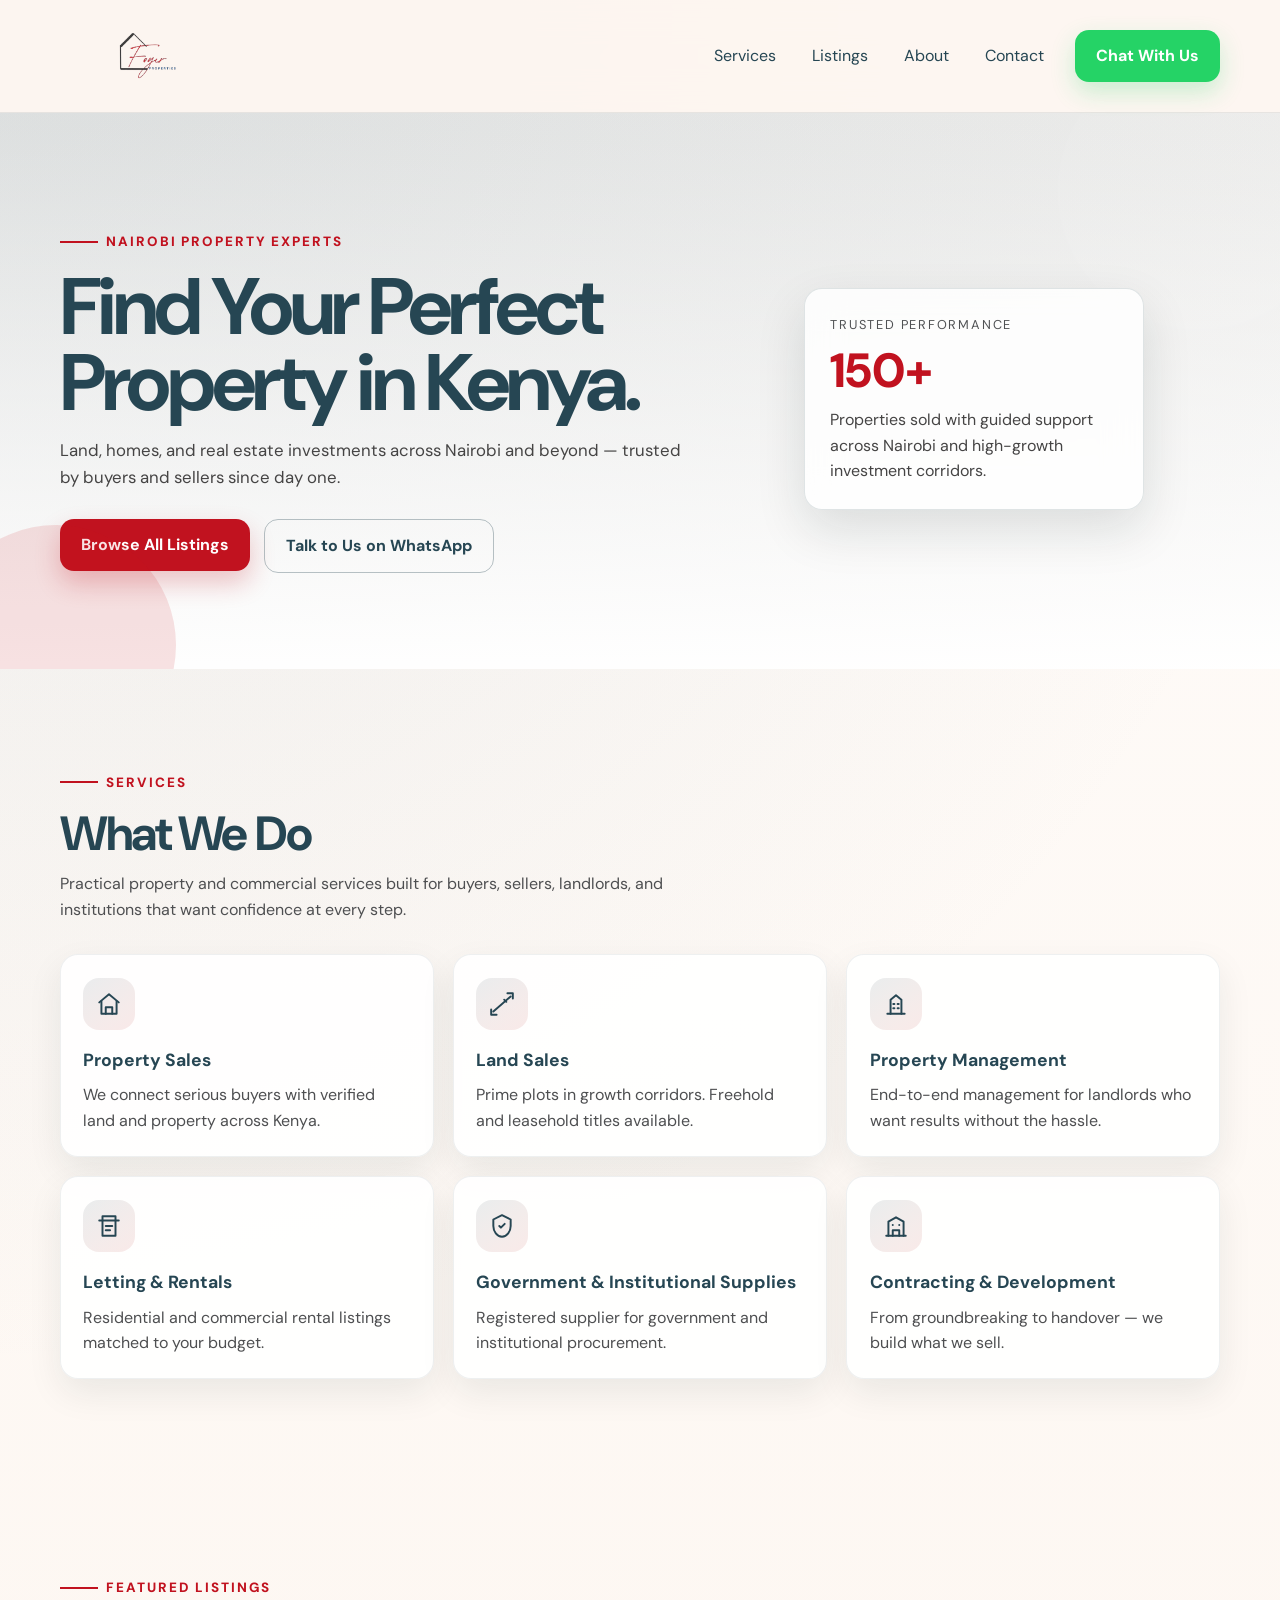
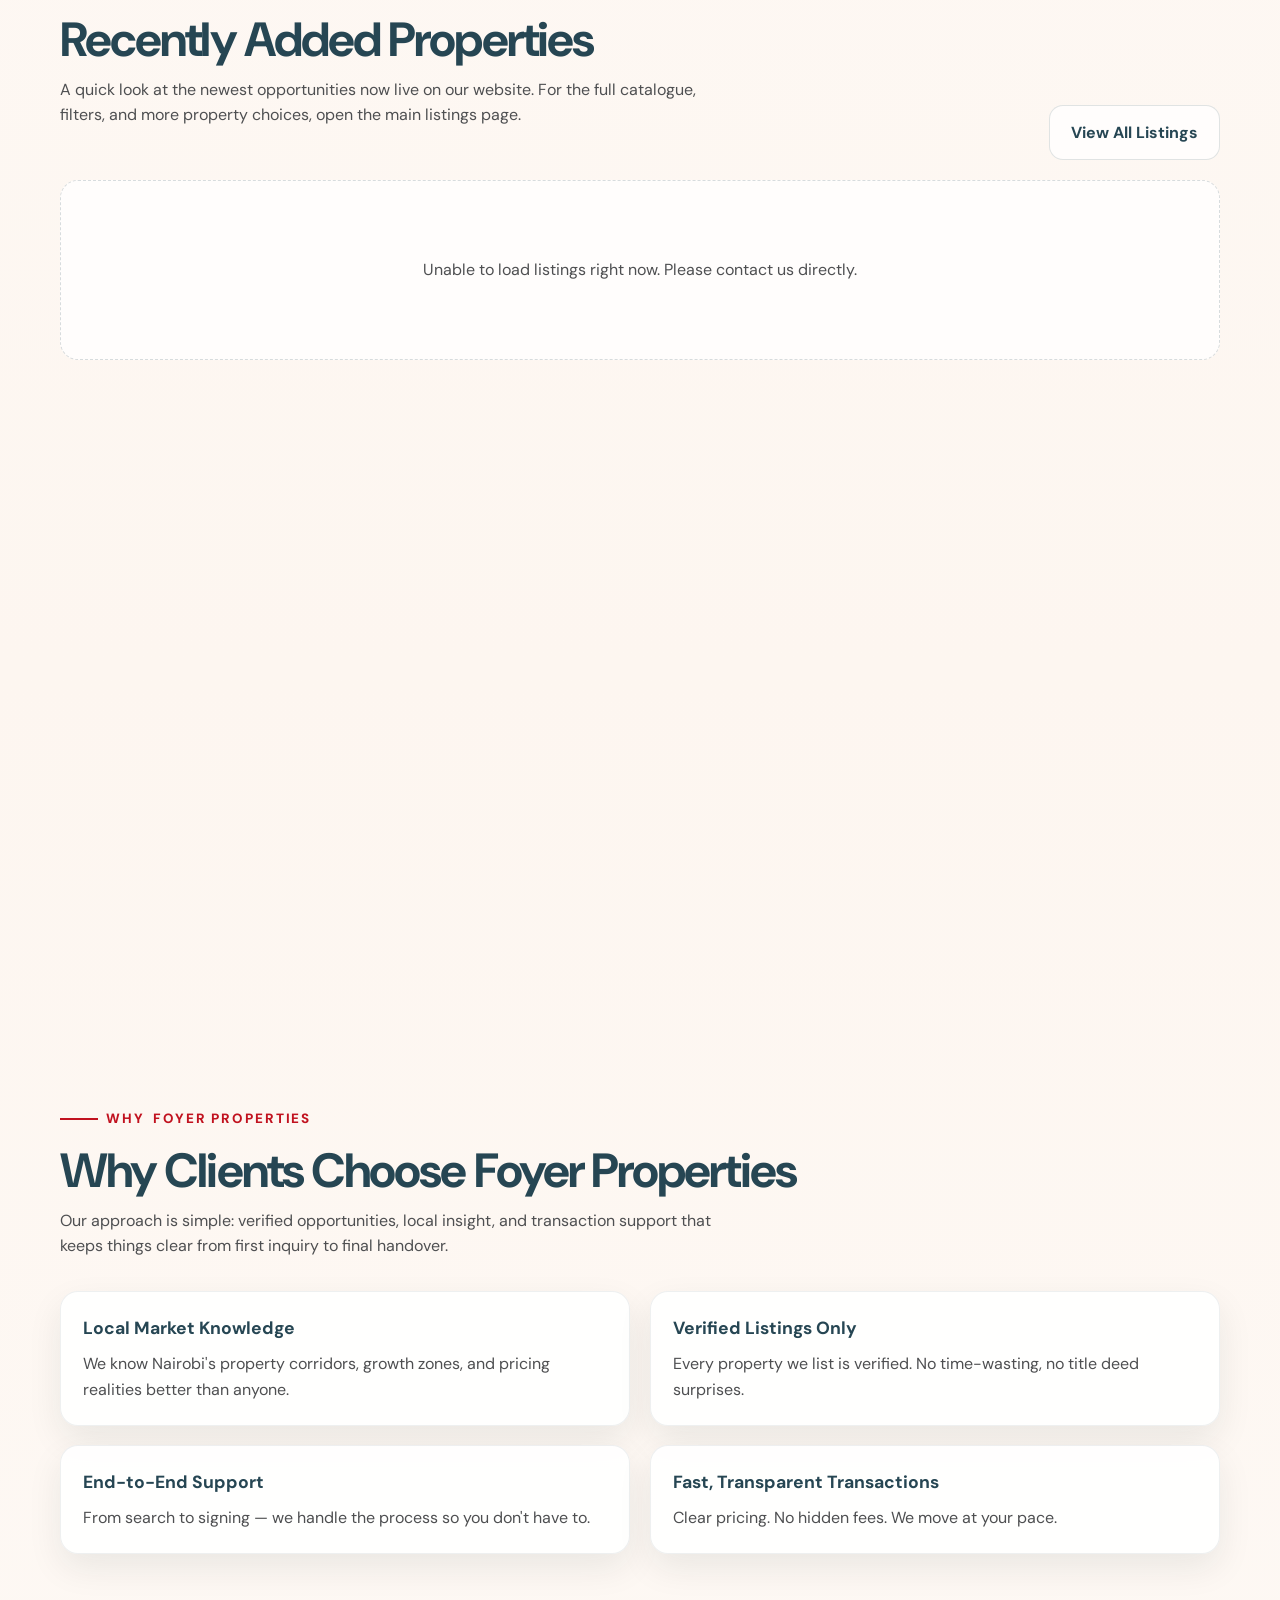
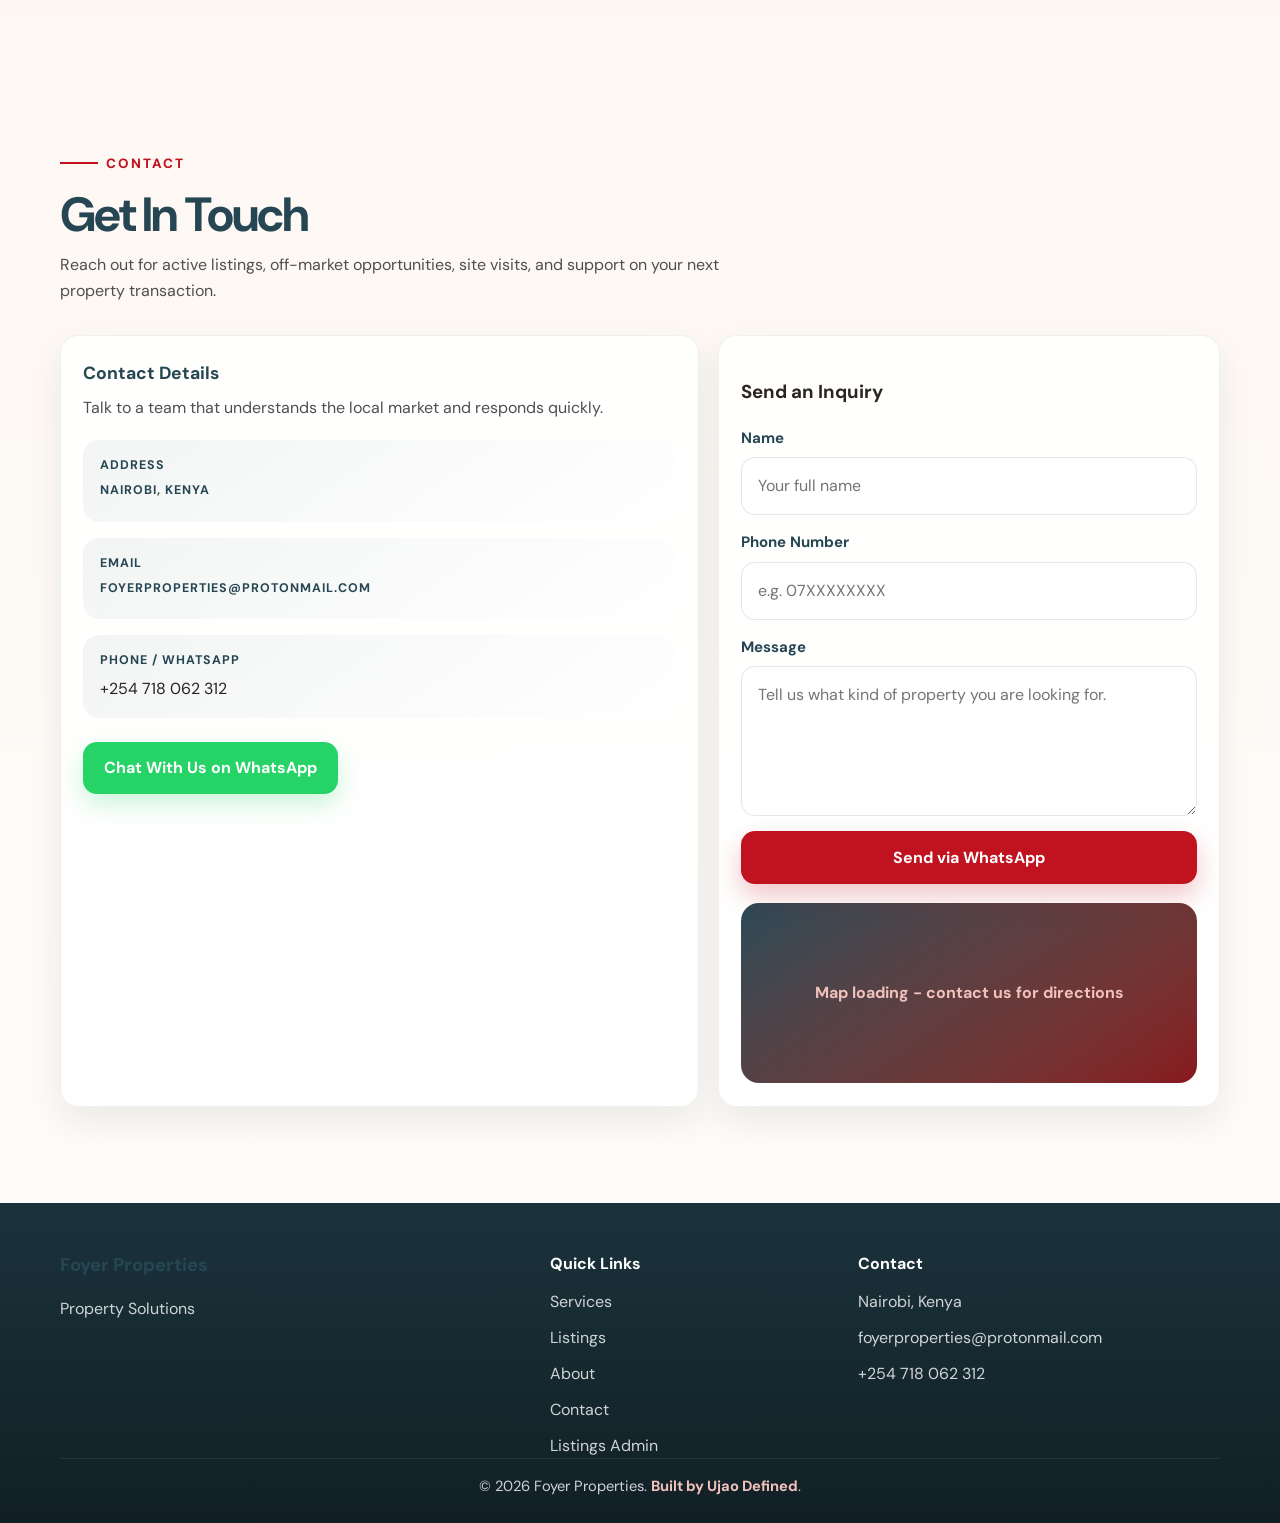
==== commit 1faea46b: "feat: enhance theming support with CSS variable overrides and update branding styles" ====
--- a/index.html
+++ b/index.html
@@ -44,7 +44,7 @@
     {
       "@context": "https://schema.org",
       "@type": "RealEstateAgent",
-      "name": "Equity Merchants Ltd",
+      "name": "Foyer Properties,
       "description": "Nairobi-based property and commercial services firm offering property sales, land transactions, letting, government supplies, contracting, and development.",
       "address": {
         "@type": "PostalAddress",
--- a/styles.css
+++ b/styles.css
@@ -156,8 +156,8 @@
 }
 
 .logo-mark {
-  width: 168px;
-  height: 112px;
+  width: var(--logo-width);
+  height: var(--logo-height);
   object-fit: contain;
   flex-shrink: 0;
 }
@@ -1160,8 +1160,8 @@
   }
 
   .logo-mark {
-    width: 122px;
-    height: 82px;
+    width: var(--logo-width-mobile);
+    height: var(--logo-height-mobile);
   }
 
   .nav-actions .btn-whatsapp {
--- a/brand.css
+++ b/brand.css
@@ -12,17 +12,37 @@
 }
 
 .site-header {
-  background: color-mix(in srgb, var(--color-secondary) 92%, transparent);
+  background: var(--nav-bg);
+  border-bottom-color: color-mix(in srgb, var(--color-secondary) 10%, transparent);
+}
+
+/* Header controls sit on the light --nav-bg, so they take the dark nav color.
+   (The mobile dropdown panel keeps its own dark background + white links —
+   see the media query below.) */
+.hamburger {
+  color: var(--nav-link-color);
+  border-color: color-mix(in srgb, var(--color-secondary) 18%, transparent);
+}
+
+@media (min-width: 768px) {
+  /* Desktop-only: inline nav links on the light header background. */
+  .nav-links a {
+    color: var(--nav-link-color);
+  }
+
+  .nav-links a:hover,
+  .nav-links a:focus-visible {
+    background: var(--nav-link-hover-bg);
+    color: var(--nav-link-color);
+  }
 }
 
 .btn-primary {
   background: var(--color-primary);
 }
 
-.btn-secondary,
 .btn-whatsapp,
-.btn-outline:hover,
-.nav-links a:hover {
+.btn-outline:hover {
   color: var(--white);
 }
 
@@ -34,6 +54,50 @@
   );
 }
 
+/* Home hero sits on the light gradient above, so its text takes the dark
+   hooks. The admin/listings heroes keep their dark background + white text
+   from styles.css. */
+.hero .hero-copy h1 {
+  color: var(--hero-heading-color);
+}
+
+.hero .hero-copy p {
+  color: var(--hero-copy-color);
+}
+
+.hero .eyebrow {
+  color: var(--color-primary);
+}
+
+.hero .btn-secondary {
+  color: var(--hero-heading-color);
+  border-color: color-mix(in srgb, var(--color-secondary) 32%, transparent);
+}
+
+.hero .btn-secondary:hover,
+.hero .btn-secondary:focus-visible {
+  background: color-mix(in srgb, var(--color-secondary) 8%, transparent);
+}
+
+/* Floating stat card was designed for a dark hero — give it a light-surface
+   treatment so its text stays readable. */
+.hero .floating-card {
+  background: rgba(255, 255, 255, 0.82);
+  border-color: color-mix(in srgb, var(--color-secondary) 14%, transparent);
+}
+
+.hero .floating-card .mini-label {
+  color: color-mix(in srgb, var(--color-text) 60%, #8896a2);
+}
+
+.hero .floating-stat {
+  color: var(--color-primary);
+}
+
+.hero .floating-card p:last-child {
+  color: var(--hero-copy-color);
+}
+
 .footer-brand {
   color: var(--brand-primary);
 }
--- a/theme.css
+++ b/theme.css
@@ -30,6 +30,22 @@
   --color-secondary-dark: color-mix(in srgb, var(--color-secondary), #000000 28%);
   --color-secondary-deep: color-mix(in srgb, var(--color-secondary), #000000 55%);
   --radius-field: min(var(--radius-button), 16px);
+  /* Element-level hooks — follow the palette by default, individually
+     tweakable per tenant via themeOverrides.cssVars in client-config.js. */
+  --nav-bg: color-mix(in srgb, var(--color-bg) 92%, transparent);
+  /* Header/nav text — dark by default to stay readable on the light --nav-bg
+     above. The mobile dropdown keeps its own dark panel + white links. */
+  --nav-link-color: var(--color-secondary);
+  --nav-link-hover-bg: color-mix(in srgb, var(--color-secondary) 8%, transparent);
+  /* Hero text — the home hero background (brand.css) is light, so headings
+     default to the deep secondary and copy to a muted text color. The
+     admin/listings heroes keep their dark background + white text. */
+  --hero-heading-color: var(--color-secondary);
+  --hero-copy-color: color-mix(in srgb, var(--color-text) 72%, #8896a2);
+  --logo-width: 168px;
+  --logo-height: 112px;
+  --logo-width-mobile: 122px;
+  --logo-height-mobile: 82px;
   /* Subtle wash applied over hero/listing images (see .image-tint below).
      Transparent by default so the classic look is untouched; config.js sets
      the real primary-color tint when a theme preset is active. */
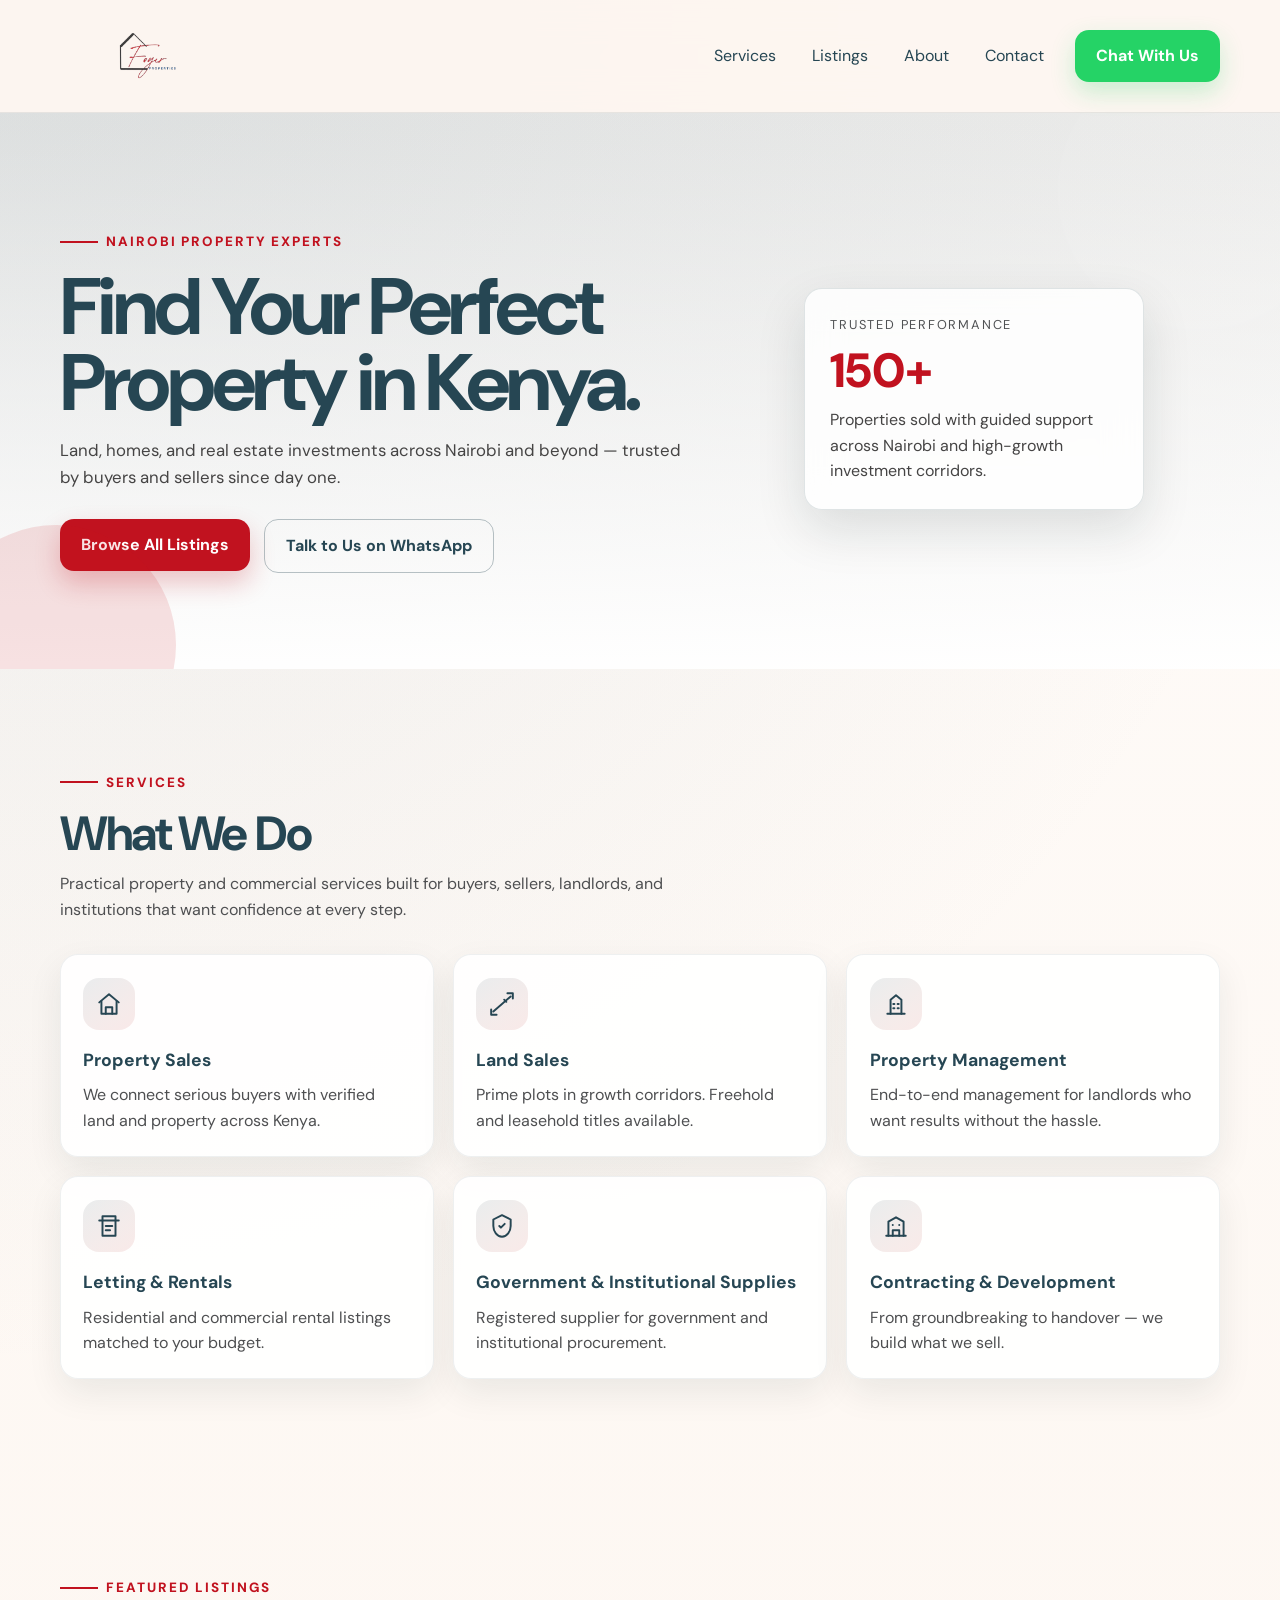
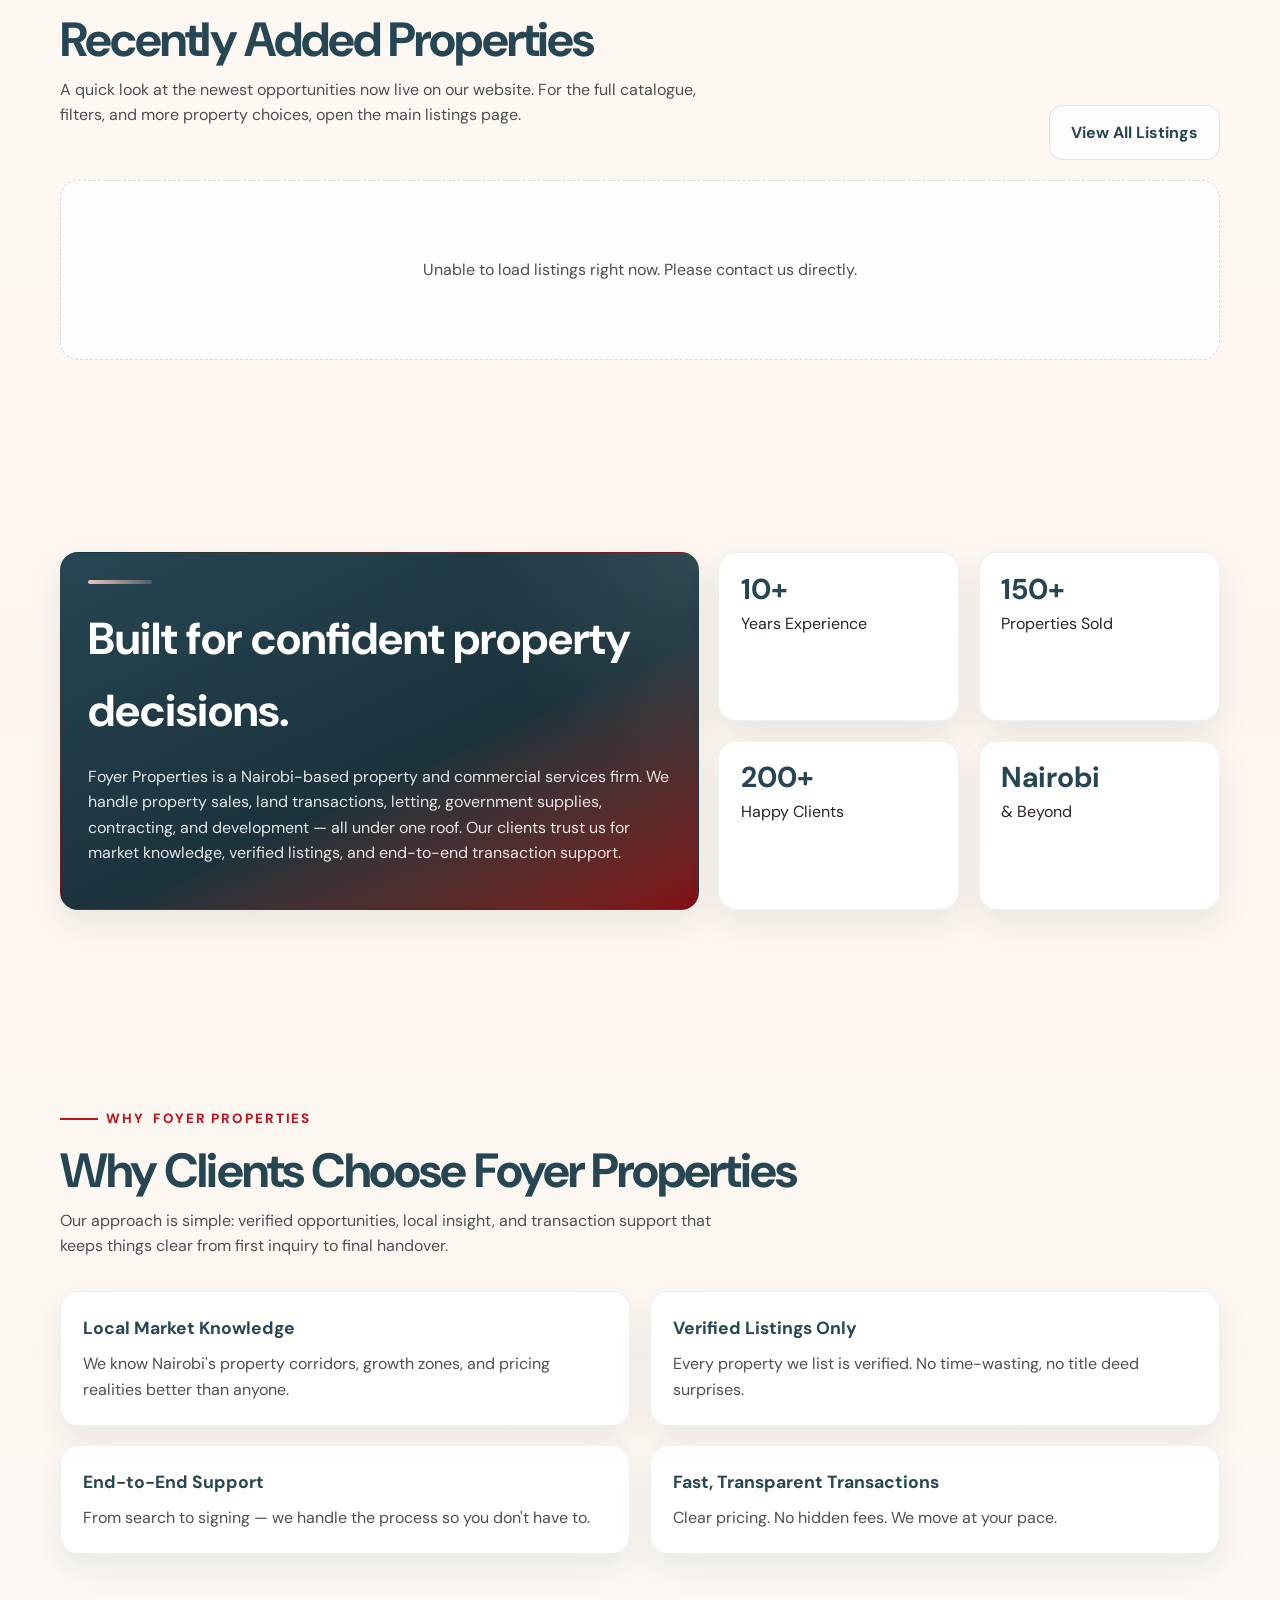
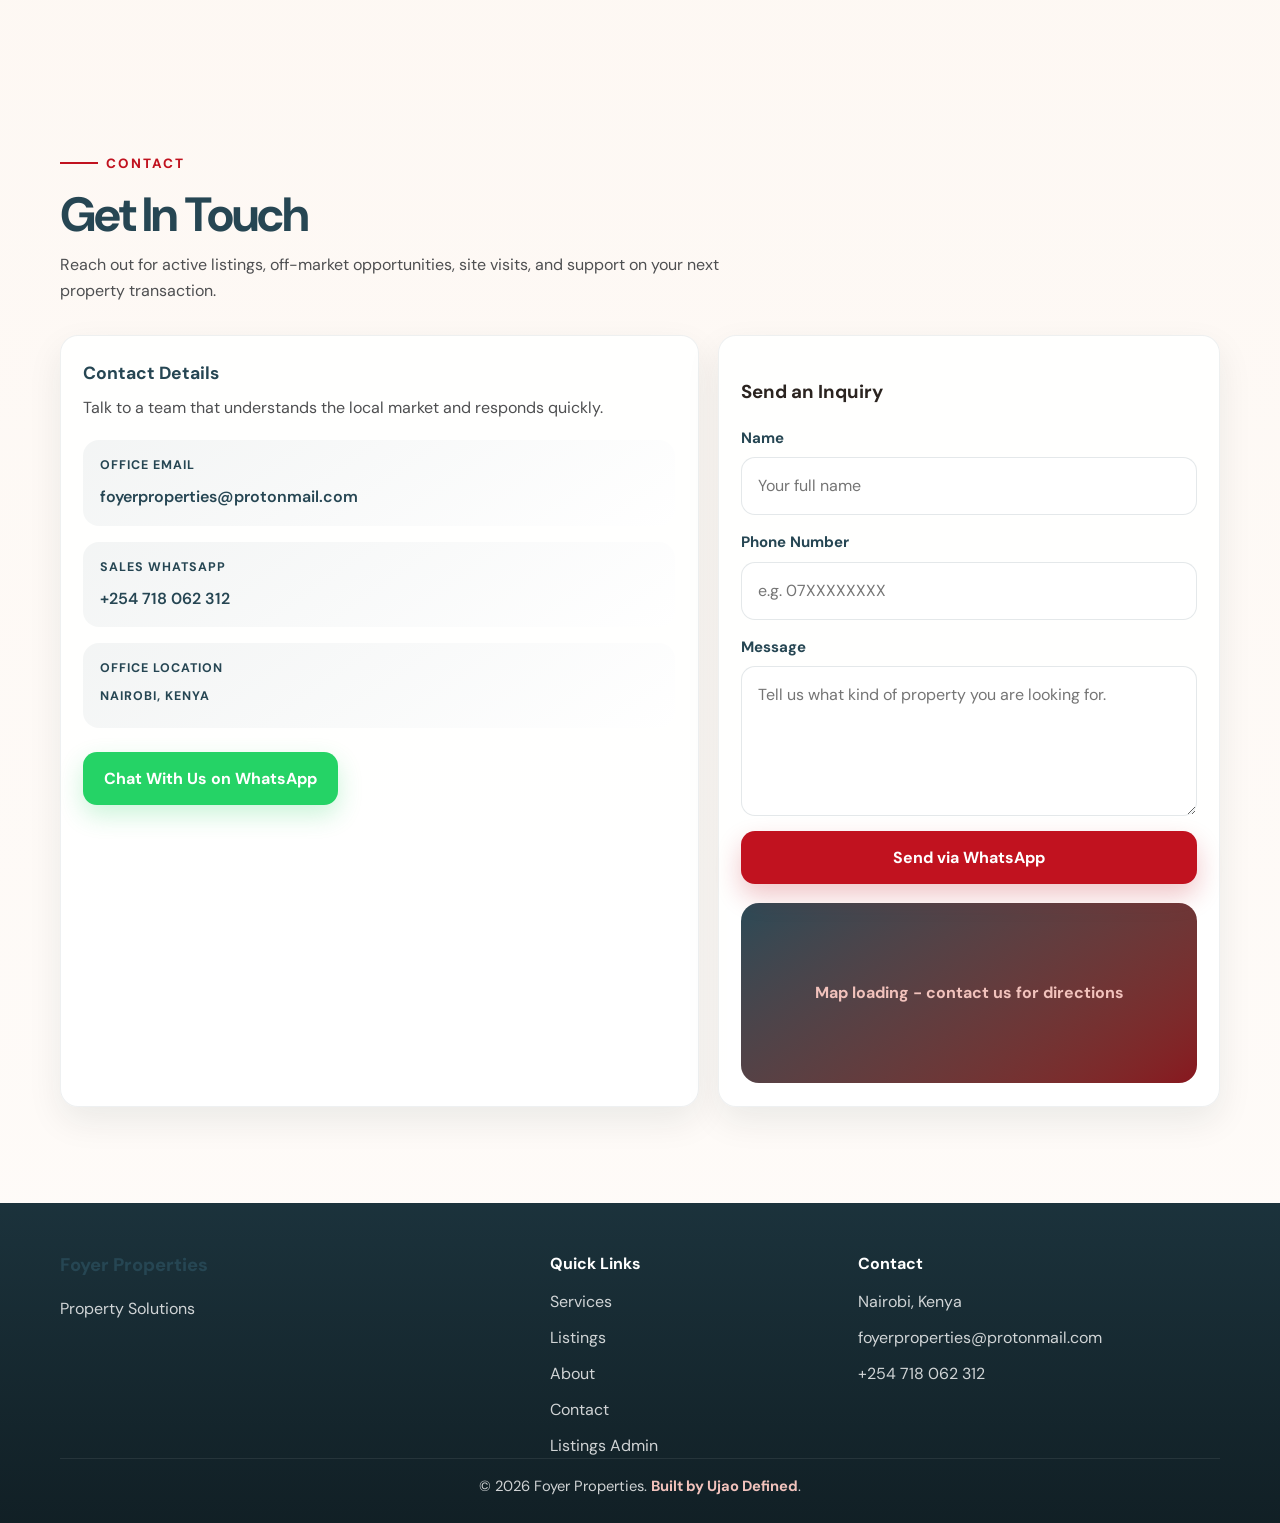
==== commit b1daf375: "feat: add contact management features and enhance client configuration setup" ====
--- a/index.html
+++ b/index.html
@@ -44,7 +44,7 @@
     {
       "@context": "https://schema.org",
       "@type": "RealEstateAgent",
-      "name": "Foyer Properties,
+      "name": "Foyer Properties",
       "description": "Nairobi-based property and commercial services firm offering property sales, land transactions, letting, government supplies, contracting, and development.",
       "address": {
         "@type": "PostalAddress",
@@ -326,7 +326,7 @@
           <div class="card contact-card reveal">
             <h3>Contact Details</h3>
             <p>Talk to a team that understands the local market and responds quickly.</p>
-            <div class="contact-list">
+            <div class="contact-list" data-brand-contacts>
               <div class="contact-item">
                 <span>Address</span>
                 <span data-brand-address>55356 00200 Nairobi, Kenya</span>
--- a/styles.css
+++ b/styles.css
@@ -52,6 +52,10 @@
   overflow: hidden;
 }
 
+body.menu-open {
+  overflow: hidden;
+}
+
 img {
   display: block;
   width: 100%;
@@ -201,6 +205,10 @@
   transition:
     background var(--transition),
     color var(--transition);
+}
+
+.nav-links .btn {
+  width: auto;
 }
 
 .nav-links a:hover,
@@ -771,6 +779,11 @@
   );
 }
 
+.contact-entry {
+  display: grid;
+  gap: 0.2rem;
+}
+
 .contact-item span {
   display: block;
   color: var(--navy);
@@ -781,9 +794,125 @@
   margin-bottom: 0.3rem;
 }
 
+.contact-value {
+  color: var(--charcoal);
+  font-weight: 600;
+  word-break: break-word;
+}
+
+.contact-value[href] {
+  color: var(--navy);
+}
+
 .contact-form {
   display: grid;
   gap: 0.95rem;
+}
+
+.upload-card {
+  display: grid;
+  gap: 1rem;
+  padding: 1rem;
+  border: 1px dashed color-mix(in srgb, var(--color-secondary) 20%, transparent);
+  border-radius: var(--radius-card);
+  background:
+    linear-gradient(180deg, rgba(255, 255, 255, 0.95), rgba(255, 255, 255, 0.82));
+  transition:
+    border-color var(--transition),
+    box-shadow var(--transition),
+    transform var(--transition);
+}
+
+.upload-card:hover,
+.upload-card:focus-within {
+  border-color: color-mix(in srgb, var(--color-primary) 22%, transparent);
+  box-shadow: var(--shadow-soft);
+  transform: translateY(-1px);
+}
+
+.upload-card.is-dragover {
+  border-color: var(--crimson);
+  box-shadow: 0 0 0 4px color-mix(in srgb, var(--color-primary) 12%, transparent);
+}
+
+.upload-card-copy {
+  display: grid;
+  gap: 0.35rem;
+}
+
+.upload-card-copy strong {
+  color: var(--navy);
+  font-size: 1rem;
+}
+
+.upload-card-copy p {
+  margin: 0;
+  color: var(--muted);
+}
+
+.upload-card-actions {
+  display: flex;
+  flex-wrap: wrap;
+  gap: 0.75rem;
+}
+
+.photo-preview-grid {
+  display: grid;
+  gap: 0.75rem;
+  grid-template-columns: repeat(auto-fill, minmax(140px, 1fr));
+}
+
+.photo-preview-empty {
+  grid-column: 1 / -1;
+  padding: 0.95rem;
+  border-radius: min(var(--radius-card), 16px);
+  background: rgba(255, 255, 255, 0.7);
+  color: var(--muted);
+  text-align: center;
+}
+
+.photo-preview-card {
+  overflow: hidden;
+  display: grid;
+  gap: 0.55rem;
+  border-radius: min(var(--radius-card), 18px);
+  border: 1px solid color-mix(in srgb, var(--color-secondary) 10%, transparent);
+  background: var(--white);
+  box-shadow: var(--shadow-soft);
+  cursor: pointer;
+}
+
+.photo-preview-card img {
+  aspect-ratio: 1 / 1;
+  object-fit: cover;
+}
+
+.photo-preview-meta {
+  display: flex;
+  align-items: center;
+  justify-content: space-between;
+  gap: 0.5rem;
+  padding: 0 0.75rem 0.75rem;
+}
+
+.photo-preview-label {
+  color: var(--navy);
+  font-size: 0.78rem;
+  font-weight: 800;
+  letter-spacing: 0.06em;
+  text-transform: uppercase;
+}
+
+.photo-preview-remove {
+  color: var(--crimson);
+  font-size: 0.8rem;
+  font-weight: 700;
+}
+
+.form-actions {
+  display: flex;
+  flex-wrap: wrap;
+  gap: 0.75rem;
 }
 
 .field {
@@ -1168,14 +1297,37 @@
     display: none;
   }
 
+  .nav-actions > .btn:not(.hamburger) {
+    display: none;
+  }
+
+  .nav-links .btn {
+    width: 100%;
+  }
+
   .hero-copy h1 {
     max-width: 12ch;
+  }
+
+  .btn {
+    min-height: 2.75rem;
+    padding: 0.75rem 1rem;
   }
 
   .hero-cta .btn,
   .contact-form .btn,
   .contact-card .btn,
-  .modal-actions .btn {
+  .modal-actions .btn,
+  .form-actions .btn,
+  .admin-link-stack .btn {
+    width: 100%;
+  }
+
+  .upload-card-actions {
+    flex-direction: column;
+  }
+
+  .upload-card-actions .btn {
     width: 100%;
   }
 
@@ -1186,6 +1338,10 @@
 
   .pagination {
     grid-template-columns: 1fr;
+  }
+
+  .form-actions {
+    flex-direction: column;
   }
 }
 
